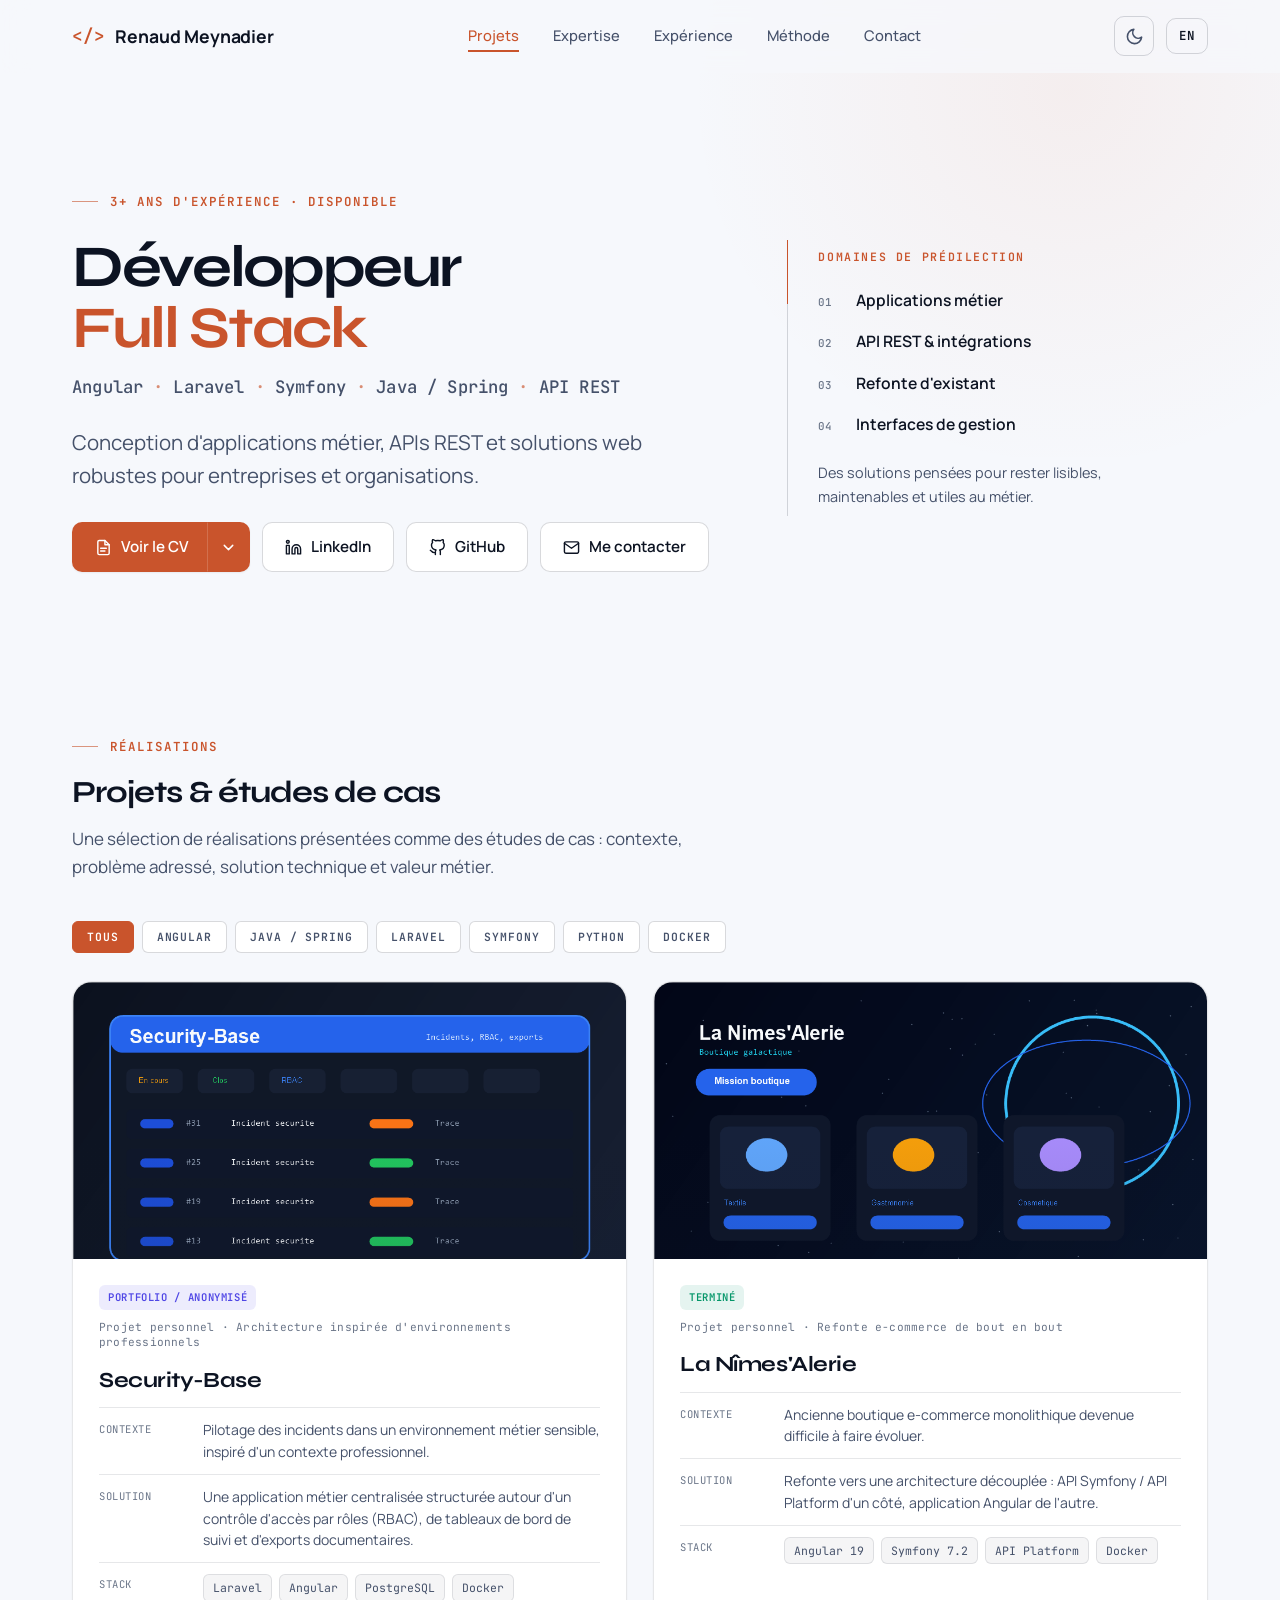
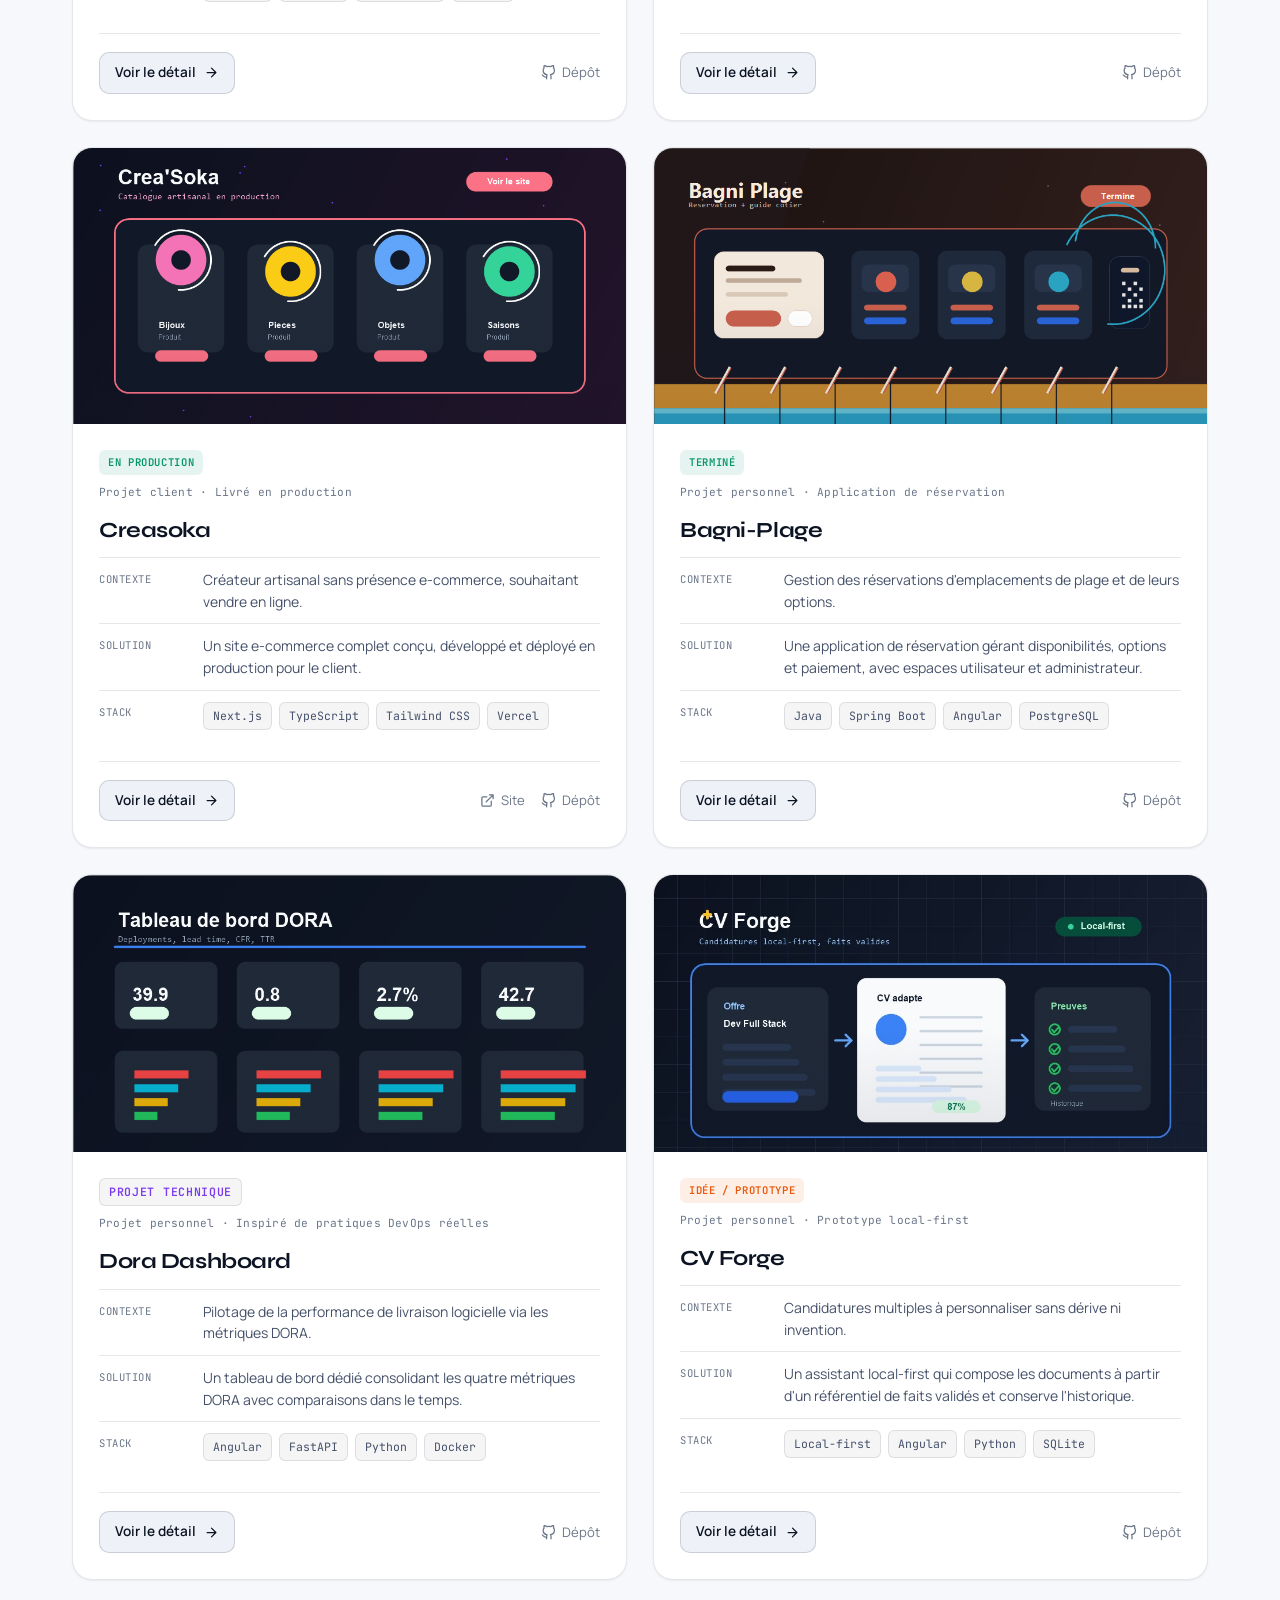
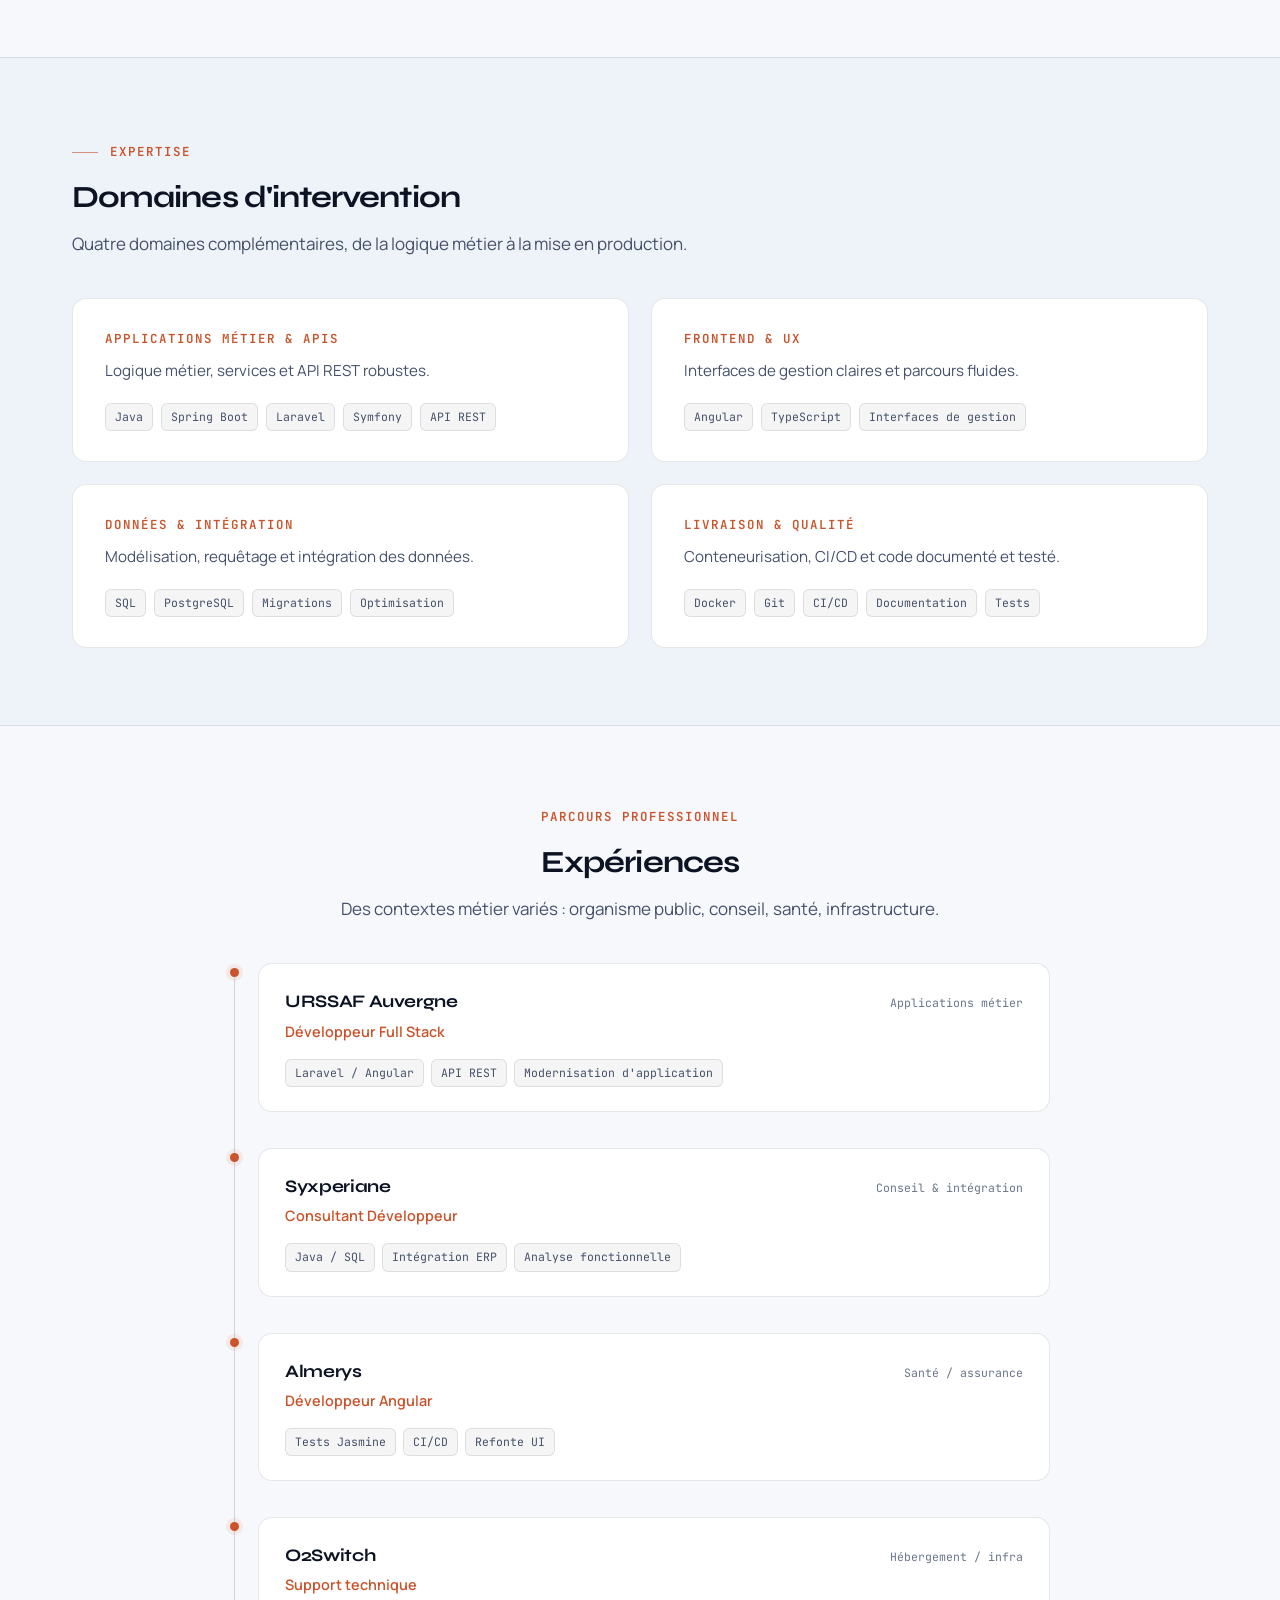
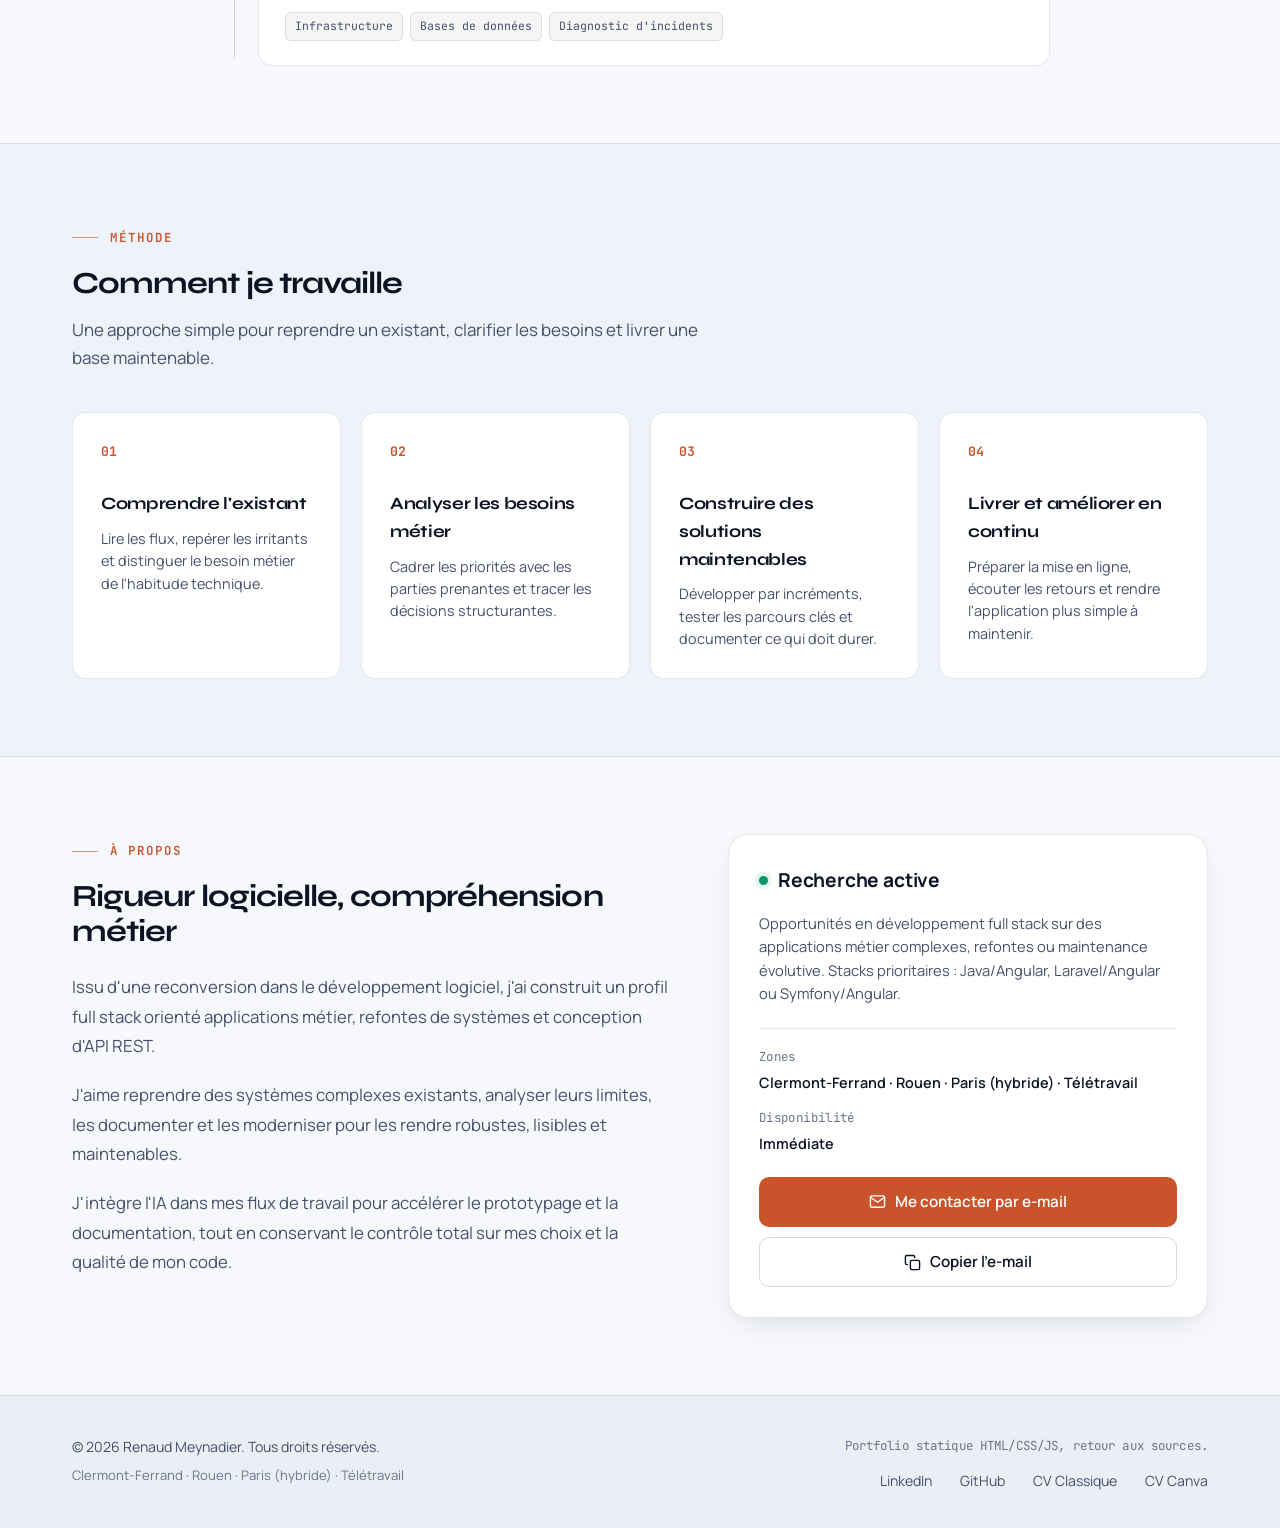
==== index.html @ 0c043387 "feat: add English localization, update header navigation, and refine hero section layout" ====
<!DOCTYPE html>
<html lang="fr">

<head>
  <meta charset="UTF-8">
  <meta name="viewport" content="width=device-width, initial-scale=1.0">
  <title>Renaud Meynadier | Développeur Full Stack Java &amp; Angular</title>
  <meta name="description"
    content="Développeur Full Stack Java & Angular. Conception d'applications métier, APIs REST et solutions web robustes pour entreprises et organisations.">
  <meta name="author" content="Renaud Meynadier">

  <!-- Open Graph -->
  <meta property="og:type" content="website">
  <meta property="og:url" content="https://www.renaudmeynadier.com/">
  <meta property="og:title" content="Renaud Meynadier | Développeur Full Stack Java & Angular">
  <meta property="og:description"
    content="Conception d'applications métier, APIs REST et solutions web robustes pour entreprises et organisations.">
  <meta property="og:image" content="https://www.renaudmeynadier.com/assets/images/og-preview.png">

  <meta name="theme-color" id="meta-theme-color" content="#090e1a">
  <script>
    (function () {
      var s, light;
      try { s = localStorage.getItem("rm-theme"); } catch (e) {}
      light = s === "light" || (!s && matchMedia("(prefers-color-scheme: light)").matches);
      if (light) document.documentElement.classList.add("light-theme");
      var m = document.getElementById("meta-theme-color");
      if (m) m.content = light ? "#f6f8fc" : "#090e1a";
    })();
  </script>
  <link rel="canonical" href="https://www.renaudmeynadier.com/">
  <link rel="alternate" hreflang="fr" href="https://www.renaudmeynadier.com/">
  <link rel="alternate" hreflang="en" href="https://www.renaudmeynadier.com/en/">
  <link rel="alternate" hreflang="x-default" href="https://www.renaudmeynadier.com/">
  <link rel="icon" type="image/png" href="assets/images/favicon.png">
  <link rel="apple-touch-icon" href="assets/images/favicon.png">
  <link rel="preconnect" href="https://fonts.googleapis.com">
  <link rel="preconnect" href="https://fonts.gstatic.com" crossorigin>
  <link
    href="https://fonts.googleapis.com/css2?family=Manrope:wght@400;500;600;700;800&family=Syne:wght@600;700;800&family=JetBrains+Mono:wght@400;500;600&display=swap"
    rel="stylesheet">
  <link rel="stylesheet" href="style.css">
  <script type="application/ld+json">
  {
    "@context": "https://schema.org",
    "@graph": [
      {
        "@type": "Person",
        "@id": "https://www.renaudmeynadier.com/#person",
        "name": "Renaud Meynadier",
        "jobTitle": "Développeur Full Stack",
        "email": "meynadier.renaud@gmail.com",
        "url": "https://www.renaudmeynadier.com/",
        "sameAs": [
          "https://www.linkedin.com/in/renaud-m-063",
          "https://github.com/Ninewashburn"
        ],
        "knowsAbout": ["Java", "Spring Boot", "Angular", "Laravel", "Symfony", "API REST", "PostgreSQL", "Docker"],
        "address": {
          "@type": "PostalAddress",
          "addressLocality": "Clermont-Ferrand",
          "addressCountry": "FR"
        }
      },
      {
        "@type": "WebSite",
        "@id": "https://www.renaudmeynadier.com/#website",
        "url": "https://www.renaudmeynadier.com/",
        "name": "Renaud Meynadier | Développeur Full Stack Java & Angular",
        "author": { "@id": "https://www.renaudmeynadier.com/#person" },
        "inLanguage": "fr-FR"
      }
    ]
  }
  </script>
</head>

<body>

  <a class="skip-link" href="#main-content">Passer au contenu</a>

  <!-- ===================== HEADER ===================== -->
  <header class="header" id="header">
    <div class="header-inner">
      <a class="logo" href="#top" aria-label="Renaud Meynadier, accueil">
        <span class="br">&lt;/&gt;</span>
        <span>Renaud Meynadier</span>
      </a>
      <nav class="nav" id="nav">
        <a href="#projets" data-spy="projets">Projets</a>
        <a href="#expertise" data-spy="expertise">Expertise</a>
        <a href="#experience" data-spy="experience">Expérience</a>
        <a href="#methode" data-spy="methode">Méthode</a>
        <a href="#contact" data-spy="contact">Contact</a>
      </nav>
      <div class="header-actions">
        <button class="nav-toggle" id="nav-toggle" aria-label="Ouvrir le menu" aria-expanded="false">
          <span></span><span></span><span></span>
        </button>
        <button class="icon-btn" id="theme-toggle" aria-label="Changer de thème"></button>
        <a class="lang-switch btn btn-outline btn-sm" href="/en/" hreflang="en" lang="en">EN</a>
      </div>
    </div>
  </header>

  <main id="main-content">
    <!-- ===================== HERO ===================== -->
    <section class="hero" id="top">
      <div class="container">
        <div class="hero-inner">
          <div class="hero-main reveal">
            <span class="eyebrow">3+ ans d'expérience · Disponible</span>
            <h1>Développeur <span class="accent">Full&nbsp;Stack</span></h1>
            <div class="hero-stack">
              <span>Angular</span><span class="sep">·</span>
              <span>Laravel</span><span class="sep">·</span>
              <span>Symfony</span><span class="sep">·</span>
              <span>Java / Spring</span><span class="sep">·</span>
              <span>API REST</span>
            </div>
            <p class="hero-sub">Conception d'applications métier, APIs REST et solutions web robustes pour entreprises
              et organisations.</p>
            <div class="hero-actions">
              <div class="cv-action" id="cv-action">
                <a class="btn btn-primary" href="assets/cv/renaud-meynadier-cv-classique.pdf" target="_blank"
                  rel="noopener" id="cv-view"></a>
                <button class="btn btn-primary cv-toggle" id="cv-toggle" aria-label="Options du CV"
                  aria-expanded="false"></button>
                <div class="cv-menu" role="menu" id="cv-menu"></div>
              </div>
              <a class="btn btn-secondary" href="https://www.linkedin.com/in/renaud-m-063" target="_blank"
                rel="noopener" data-icon="linkedin">LinkedIn</a>
              <a class="btn btn-secondary" href="https://github.com/Ninewashburn" target="_blank" rel="noopener"
                data-icon="github">GitHub</a>
              <a class="btn btn-secondary" href="#contact" data-icon="mail">Me contacter</a>
            </div>
          </div>
          <aside class="hero-focus reveal" aria-label="Domaines de prédilection">
            <span class="hero-focus-label">Domaines de prédilection</span>
            <ul>
              <li><span>01</span>Applications métier</li>
              <li><span>02</span>API REST &amp; intégrations</li>
              <li><span>03</span>Refonte d'existant</li>
              <li><span>04</span>Interfaces de gestion</li>
            </ul>
            <p>Des solutions pensées pour rester lisibles, maintenables et utiles au métier.</p>
          </aside>
        </div>
      </div>
    </section>

    <!-- ===================== PROJETS ===================== -->
    <section class="section" id="projets">
      <div class="container">
        <div class="section-head">
          <span class="eyebrow">Réalisations</span>
          <h2>Projets &amp; études de cas</h2>
          <p>Une sélection de réalisations présentées comme des études de cas : contexte, problème adressé, solution
            technique et valeur métier.</p>
        </div>
        <div class="projects-grid" id="projects-grid"></div>
      </div>
    </section>

    <!-- ===================== EXPERTISE ===================== -->
    <section class="section section--band" id="expertise">
      <div class="container">
        <div class="section-head">
          <span class="eyebrow">Expertise</span>
          <h2>Domaines d'intervention</h2>
          <p>Quatre domaines complémentaires, de la logique métier à la mise en production.</p>
        </div>
        <div class="expertise-grid" id="expertise-grid"></div>
      </div>
    </section>

    <!-- ===================== EXPÉRIENCE ===================== -->
    <section class="section" id="experience">
      <div class="container">
        <div class="section-head center">
          <span class="eyebrow center">Parcours professionnel</span>
          <h2>Expériences</h2>
          <p>Des contextes métier variés : organisme public, conseil, santé, infrastructure.</p>
        </div>
        <div class="timeline" id="timeline"></div>
      </div>
    </section>

    <!-- ===================== MÉTHODE ===================== -->
    <section class="section section--band" id="methode">
      <div class="container">
        <div class="section-head">
          <span class="eyebrow">Méthode</span>
          <h2>Comment je travaille</h2>
          <p>Une approche simple pour reprendre un existant, clarifier les besoins et livrer une base maintenable.</p>
        </div>
        <div class="method-grid" id="method-grid"></div>
      </div>
    </section>

    <!-- ===================== À PROPOS / CONTACT ===================== -->
    <section class="section" id="contact">
      <div class="container">
        <div class="about-grid">
          <div class="about-text reveal">
            <span class="eyebrow">À propos</span>
            <h2 class="about-title">Rigueur logicielle, compréhension métier</h2>
            <p>Issu d'une reconversion dans le développement logiciel, j'ai construit un profil full stack orienté
              applications métier, refontes de systèmes et conception d'API REST.</p>
            <p>J'aime reprendre des systèmes complexes existants, analyser leurs limites, les documenter et les
              moderniser pour les rendre robustes, lisibles et maintenables.</p>
            <p>J'intègre l'IA dans mes flux de travail pour accélérer le prototypage et la documentation, tout en
              conservant le contrôle total sur mes choix et la qualité de mon code.</p>
          </div>
          <div class="avail reveal">
            <div class="avail-title">Recherche active</div>
            <p>Opportunités en développement full stack sur des applications métier complexes, refontes ou maintenance
              évolutive. Stacks prioritaires : Java/Angular, Laravel/Angular ou Symfony/Angular.</p>
            <div class="avail-meta">
              <div class="avail-item"><span class="k">Zones</span><span class="v">Clermont-Ferrand · Rouen · Paris
                  (hybride) · Télétravail</span></div>
              <div class="avail-item"><span class="k">Disponibilité</span><span class="v">Immédiate</span></div>
            </div>
            <div class="avail-actions">
              <a class="btn btn-primary btn-block" href="mailto:meynadier.renaud@gmail.com" data-icon="mail">Me
                contacter par e-mail</a>
              <button class="btn btn-outline btn-block" id="copy-email" data-icon="copy">Copier l'e-mail</button>
            </div>
          </div>
        </div>

      </div>
    </section>
  </main>

  <!-- ===================== FOOTER ===================== -->
  <footer class="footer">
    <div class="container">
      <div class="footer-row">
        <div class="footer-left">
          <p class="footer-copy">© 2026 Renaud Meynadier. Tous droits réservés.</p>
          <p class="footer-loc">Clermont-Ferrand · Rouen · Paris (hybride) · Télétravail</p>
        </div>
        <div class="footer-right">
          <p class="footer-meta">Portfolio statique HTML/CSS/JS, retour aux sources.</p>
          <nav class="footer-nav">
            <a href="https://www.linkedin.com/in/renaud-m-063" target="_blank" rel="noopener">LinkedIn</a>
            <a href="https://github.com/Ninewashburn" target="_blank" rel="noopener">GitHub</a>
            <a href="assets/cv/renaud-meynadier-cv-classique.pdf" target="_blank" rel="noopener">CV Classique</a>
            <a href="assets/cv/renaud-meynadier-cv-canva.pdf" target="_blank" rel="noopener">CV Canva</a>
          </nav>
        </div>
      </div>
    </div>
  </footer>

  <button class="back-to-top" id="back-to-top" aria-label="Retour en haut" tabindex="-1"></button>

  <!-- Modal étude de cas (rempli par JS) -->
  <div class="modal-overlay" id="modal-overlay" aria-hidden="true"></div>

  <script type="module" src="script.js"></script>
</body>

</html>
---- style.css ----
/* ==========================================================================
   Renaud Meynadier — Portfolio (version statique de production)
   style.css — fichier unique, autonome : design tokens + mise en page.
   Aucune dépendance : HTML / CSS / JS pur.
   ========================================================================== */

/* ---- Tokens : couleurs, type, espacements (thème sombre par défaut) ----- */
:root {
    /* Ink — navy désaturé profond */
    --ink-950: #060a12; --ink-900: #090e1a; --ink-850: #0d1424;
    --ink-800: #111a2e; --ink-750: #17223a; --ink-700: #1d2942; --ink-600: #283651;

    /* Bleu de marque */
    --blue-300: #93bbfd; --blue-400: #5b9dfb; --blue-500: #3b82f6;
    --blue-600: #2563eb; --blue-700: #1d4ed8;
    --blue-tint: rgba(59, 130, 246, 0.10);

    /* Statuts projets (sobres) */
    --status-prod-fg: #34d399;      --status-prod-bg: rgba(16, 185, 129, 0.13);
    --status-portfolio-fg: #818cf8; --status-portfolio-bg: rgba(99, 102, 241, 0.14);
    --status-tech-fg: #a78bfa;      --status-tech-bg: rgba(139, 92, 246, 0.14);
    --status-concept-fg: #fb923c;   --status-concept-bg: rgba(249, 115, 22, 0.14);

    /* Familles de polices */
    --font-sans: 'Manrope', system-ui, -apple-system, "Segoe UI", Roboto, sans-serif;
    --font-mono: 'JetBrains Mono', ui-monospace, SFMono-Regular, Menlo, monospace;
    --font-heading: 'Syne', 'Manrope', sans-serif;

    /* Rayons */
    --radius-xs: 6px; --radius-sm: 10px; --radius-md: 14px; --radius-lg: 20px; --radius-full: 9999px;

    /* Élévation (calme, sans glow bleu) */
    --shadow-sm: 0 1px 2px rgba(2, 6, 16, 0.40);
    --shadow-md: 0 8px 24px -8px rgba(2, 6, 16, 0.55);
    --shadow-lg: 0 24px 60px -20px rgba(2, 6, 16, 0.70);
    --shadow-ring: inset 0 1px 0 rgba(255, 255, 255, 0.04);

    --container: 1200px;
    --transition: 200ms cubic-bezier(0.4, 0, 0.2, 1);

    /* Accent — orange brûlé (direction finalisée) */
    --bg-page: var(--ink-900); --bg-band: var(--ink-850); --bg-surface: var(--ink-800);
    --bg-surface-hover: var(--ink-750); --bg-inset: var(--ink-700); --bg-footer: var(--ink-950);
    --fg-1: #f5f8fc; --fg-2: #aab4c5; --fg-3: #6b7689;
    --accent: #e0683c; --accent-hover: #c9542c; --accent-fg: #ffffff;
    --accent-soft: rgba(224, 104, 60, 0.12); --on-accent-quiet: rgba(255, 255, 255, 0.16);
    --line: rgba(148, 163, 184, 0.12); --line-strong: rgba(148, 163, 184, 0.20);
}

/* ---- Thème clair -------------------------------------------------------- */
html.light-theme {
    --bg-page: #f6f8fc; --bg-band: #eef2f9; --bg-surface: #ffffff;
    --bg-surface-hover: #f1f5fb; --bg-inset: #eef2f8; --bg-footer: #eaeef5;
    --fg-1: #0c1322; --fg-2: #45516a; --fg-3: #6b7689;
    --accent: #c9542c; --accent-hover: #a8431f; --accent-soft: rgba(224, 104, 60, 0.10);
    --line: rgba(15, 23, 42, 0.10); --line-strong: rgba(15, 23, 42, 0.16);
    --shadow-sm: 0 1px 2px rgba(15, 23, 42, 0.06);
    --shadow-md: 0 10px 30px -12px rgba(15, 23, 42, 0.18);
    --shadow-lg: 0 28px 60px -24px rgba(15, 23, 42, 0.22);
    --shadow-ring: inset 0 1px 0 rgba(255, 255, 255, 0.9);
    --status-prod-fg: #059669;      --status-prod-bg: rgba(5, 150, 105, 0.10);
    --status-portfolio-fg: #4f46e5; --status-portfolio-bg: rgba(79, 70, 229, 0.10);
    --status-tech-fg: #7c3aed;      --status-tech-bg: rgba(124, 58, 237, 0.10);
    --status-concept-fg: #ea580c;   --status-concept-bg: rgba(234, 88, 12, 0.10);
}

/* ---- Base --------------------------------------------------------------- */
* { box-sizing: border-box; margin: 0; padding: 0; }
html { scroll-behavior: smooth; font-size: 16px; }
body {
    background: var(--bg-page); color: var(--fg-1); font-family: var(--font-sans);
    line-height: 1.6; -webkit-font-smoothing: antialiased; -moz-osx-font-smoothing: grayscale;
    overflow-x: hidden; transition: background-color 0.3s ease, color 0.3s ease;
}
a { color: inherit; text-decoration: none; }
button { font: inherit; cursor: pointer; }
ul { list-style: none; }
img { display: block; max-width: 100%; }
::selection { background: var(--accent); color: #fff; }
a:focus-visible, button:focus-visible { outline: 2px solid var(--accent); outline-offset: 3px; border-radius: 4px; }

/* ---- Skip to content ---------------------------------------------------- */
.skip-link { position: absolute; left: -9999px; top: auto; width: 1px; height: 1px; overflow: hidden; }
.skip-link:focus {
    position: fixed; left: 16px; top: 16px; z-index: 9999;
    width: auto; height: auto; overflow: visible;
    padding: 10px 20px; font-size: 0.9rem; font-weight: 600;
    background: var(--accent); color: var(--accent-fg);
    border-radius: var(--radius-sm); outline: none; box-shadow: var(--shadow-md);
}

.container { width: 100%; max-width: var(--container); margin: 0 auto; padding: 0 32px; }

/* ---- Eyebrow ------------------------------------------------------------ */
.eyebrow {
    font-family: var(--font-mono); font-weight: 600; font-size: 0.78rem;
    letter-spacing: 0.16em; text-transform: uppercase; color: var(--accent);
    display: inline-flex; align-items: center; gap: 12px;
}
.eyebrow::before { content: ""; width: 26px; height: 1px; background: var(--accent); opacity: 0.6; }
.eyebrow.center::before { display: none; }
.eyebrow--bare::before { display: none; }

/* ---- Sections ----------------------------------------------------------- */
section { position: relative; }
.section { padding: clamp(44px, 6vw, 80px) 0; }
.section--band { background: var(--bg-band); border-block: 1px solid var(--line); }
.section-head { max-width: 640px; margin-bottom: 40px; }
.section-head.center { margin-inline: auto; text-align: center; }
.section-head .eyebrow { margin-bottom: 18px; }
.section-head h2 {
    font-family: var(--font-heading); font-weight: 800; font-size: clamp(1.7rem, 2.8vw, 2.3rem);
    line-height: 1.12; letter-spacing: -0.025em; color: var(--fg-1); margin-bottom: 16px;
}
.section-head p { font-size: 1.0625rem; line-height: 1.65; color: var(--fg-2); }

/* ---- Boutons ------------------------------------------------------------ */
.btn {
    display: inline-flex; align-items: center; justify-content: center; gap: 9px;
    font-weight: 600; font-size: 0.95rem; padding: 12px 22px;
    border-radius: var(--radius-sm); border: 1px solid transparent;
    transition: var(--transition); white-space: nowrap;
}
.btn svg { width: 17px; height: 17px; }
.btn-primary { background: var(--accent); color: var(--accent-fg); }
.btn-primary:hover { background: var(--accent-hover); transform: translateY(-2px); box-shadow: var(--shadow-md); }
.btn-secondary { background: var(--bg-surface); border-color: var(--line-strong); color: var(--fg-1); }
.btn-secondary:hover { border-color: var(--accent); background: var(--bg-surface-hover); transform: translateY(-2px); }
.btn-outline { background: transparent; border-color: var(--line-strong); color: var(--fg-1); }
.btn-outline:hover { border-color: var(--accent); color: var(--accent); }
.btn-sm { padding: 8px 15px; font-size: 0.85rem; }
.btn-block { width: 100%; }
.copied { color: var(--status-prod-fg) !important; border-color: var(--status-prod-fg) !important; }

/* ---- Header ------------------------------------------------------------- */
.header {
    position: fixed; inset: 0 0 auto 0; z-index: 100;
    background: color-mix(in srgb, var(--bg-page) 78%, transparent);
    backdrop-filter: blur(14px); -webkit-backdrop-filter: blur(14px);
    border-bottom: 1px solid transparent; transition: border-color 0.3s ease, background 0.3s ease;
}
.header.scrolled { border-bottom-color: var(--line); }
.header-inner {
    max-width: var(--container); margin: 0 auto; padding: 16px 32px;
    display: flex; align-items: center; justify-content: space-between; gap: 24px;
}
.logo { display: inline-flex; align-items: center; gap: 11px; font-weight: 700; font-size: 1.1rem; color: var(--fg-1); letter-spacing: -0.01em; white-space: nowrap; }
.logo .br { font-family: var(--font-mono); color: var(--accent); font-weight: 600; }
.nav { display: flex; gap: 6px; }
.nav a { font-size: 0.92rem; font-weight: 500; color: var(--fg-2); padding: 8px 14px; border-radius: var(--radius-xs); transition: color var(--transition); position: relative; }
.nav a::after { content: ""; position: absolute; left: 14px; right: 14px; bottom: 4px; height: 1.5px; background: var(--accent); transform: scaleX(0); transform-origin: left; transition: transform 0.25s ease; }
.nav a:hover { color: var(--fg-1); }
.nav a:hover::after { transform: scaleX(1); }
.nav a.active { color: var(--accent); }
.nav a.active::after { transform: scaleX(1); }
.header-actions { display: flex; align-items: center; gap: 12px; }
.icon-btn {
    display: inline-flex; align-items: center; justify-content: center;
    width: 40px; height: 40px; border-radius: var(--radius-sm);
    background: transparent; border: 1px solid var(--line-strong); color: var(--fg-2); transition: var(--transition);
}
.icon-btn:hover { color: var(--accent); border-color: var(--accent); background: var(--accent-soft); }
.icon-btn svg { width: 19px; height: 19px; }
.lang-switch { font-family: var(--font-mono); font-size: 0.78rem; letter-spacing: 0.06em; padding: 7px 12px; }

/* ---- Nav toggle (hamburger) -------------------------------------------- */
.nav-toggle {
    display: none; flex-direction: column; justify-content: center; gap: 5px;
    width: 40px; height: 40px; flex-shrink: 0;
    background: transparent; border: 1px solid var(--line-strong);
    border-radius: var(--radius-sm); padding: 11px 8px;
    cursor: pointer; transition: var(--transition);
}
.nav-toggle:hover { border-color: var(--accent); background: var(--accent-soft); }
.nav-toggle span {
    display: block; height: 1.5px; background: var(--fg-2);
    transition: transform 0.25s ease, opacity 0.25s ease, background 0.2s ease;
    transform-origin: center;
}
.nav-toggle:hover span { background: var(--accent); }
.nav-toggle.open span:nth-child(1) { transform: translateY(6.5px) rotate(45deg); }
.nav-toggle.open span:nth-child(2) { opacity: 0; transform: scaleX(0); }
.nav-toggle.open span:nth-child(3) { transform: translateY(-6.5px) rotate(-45deg); }

/* ---- Hero --------------------------------------------------------------- */
.hero { padding-top: 184px; padding-bottom: 80px; position: relative; }
.hero::before {
    content: ""; position: absolute; top: -10%; right: 0; width: 55%; height: 80%;
    background: radial-gradient(circle at 70% 30%, var(--accent-soft) 0%, transparent 62%);
    pointer-events: none; opacity: 0.7; z-index: 0;
}
.hero-inner {
    position: relative; z-index: 1;
    display: grid; grid-template-columns: minmax(0, 1.3fr) minmax(0, 0.85fr);
    align-items: center; gap: clamp(48px, 6vw, 72px);
}
.hero-main { min-width: 0; }
.hero .eyebrow { margin-bottom: 26px; }
.hero h1 {
    font-family: var(--font-heading); font-weight: 800; font-size: clamp(2.6rem, 5.4vw, 4.3rem);
    line-height: 1.03; letter-spacing: -0.035em; color: var(--fg-1); margin-bottom: 14px; text-wrap: balance;
}
.hero h1 .accent { color: var(--accent); }
.hero-stack {
    display: flex; flex-wrap: wrap; align-items: center; gap: 10px;
    font-family: var(--font-mono); font-weight: 500; font-size: clamp(0.92rem, 1.4vw, 1.08rem);
    color: var(--fg-2); margin-bottom: 26px; letter-spacing: 0.01em;
}
.hero-stack .sep { color: var(--accent); opacity: 0.65; }
.hero-sub { font-size: clamp(1.0625rem, 1.6vw, 1.28rem); line-height: 1.6; color: var(--fg-2); max-width: 640px; margin-bottom: 30px; }
.hero-actions { display: flex; flex-wrap: wrap; gap: 12px; align-items: center; }
.hero-focus {
    position: relative; padding: 8px 0 8px 30px;
    border-left: 1px solid var(--line-strong);
}
.hero-focus::before {
    content: ""; position: absolute; left: -1px; top: 0;
    width: 1px; height: 64px; background: var(--accent);
}
.hero-focus-label {
    display: block; margin-bottom: 22px;
    font-family: var(--font-mono); font-size: 0.72rem; font-weight: 600;
    letter-spacing: 0.14em; text-transform: uppercase; color: var(--accent);
}
.hero-focus ul { display: grid; gap: 16px; }
.hero-focus li {
    display: grid; grid-template-columns: 28px minmax(0, 1fr); gap: 10px;
    align-items: baseline; color: var(--fg-1); font-size: 0.98rem; font-weight: 600;
}
.hero-focus li span {
    font-family: var(--font-mono); font-size: 0.68rem; font-weight: 500;
    color: var(--fg-3);
}
.hero-focus p {
    margin-top: 24px; max-width: 330px;
    color: var(--fg-2); font-size: 0.9rem; line-height: 1.65;
}

/* ---- CV split-button ---------------------------------------------------- */
.cv-action { position: relative; display: inline-flex; align-items: stretch; border-radius: var(--radius-sm); box-shadow: var(--shadow-sm); }
.cv-action:hover { box-shadow: var(--shadow-md); }
.cv-action .btn-primary { transform: none !important; box-shadow: none; }
.cv-action > .btn-primary:first-child { border-radius: var(--radius-sm) 0 0 var(--radius-sm); padding-right: 18px; }
.cv-toggle { border-radius: 0 var(--radius-sm) var(--radius-sm) 0; padding: 12px 12px; border-left: 1px solid var(--on-accent-quiet); margin-left: -1px; align-self: stretch; display: inline-flex; align-items: center; }
.cv-toggle svg { transition: transform 0.2s ease; }
.cv-action.open .cv-toggle svg { transform: rotate(180deg); }
.cv-menu {
    position: absolute; top: calc(100% + 10px); left: 0; min-width: 280px; z-index: 30;
    background: var(--bg-surface); border: 1px solid var(--line-strong); border-radius: var(--radius-md);
    box-shadow: var(--shadow-lg); padding: 8px; opacity: 0; visibility: hidden; transform: translateY(-6px); transition: var(--transition);
}
.cv-action.open .cv-menu { opacity: 1; visibility: visible; transform: translateY(0); }
.cv-menu-row { padding: 8px; border-radius: var(--radius-sm); }
.cv-menu-row + .cv-menu-row { margin-top: 2px; border-top: 1px solid var(--line); }
.cv-menu-label { display: block; font-weight: 600; font-size: 0.9rem; color: var(--fg-1); margin-bottom: 8px; }
.cv-menu-actions { display: flex; gap: 8px; }
.cv-menu-actions a {
    display: inline-flex; align-items: center; gap: 6px; flex: 1; justify-content: center;
    font-size: 0.82rem; font-weight: 500; color: var(--fg-2);
    padding: 8px 10px; border-radius: var(--radius-xs); border: 1px solid var(--line); background: var(--bg-inset); transition: var(--transition);
}
.cv-menu-actions a:hover { color: var(--accent); border-color: var(--accent); background: var(--accent-soft); }
.cv-menu-actions a svg { flex: none; width: 15px; height: 15px; }

/* ---- Projets ------------------------------------------------------------ */
.projects-grid { display: grid; grid-template-columns: repeat(2, 1fr); gap: 26px; }
.pcard {
    display: flex; flex-direction: column; background: var(--bg-surface);
    border: 1px solid var(--line); border-radius: var(--radius-lg); overflow: hidden;
    box-shadow: var(--shadow-sm), var(--shadow-ring); transition: var(--transition);
}
.pcard:hover { transform: translateY(-4px); border-color: var(--line-strong); box-shadow: var(--shadow-lg), var(--shadow-ring); }
.pcard-thumb { aspect-ratio: 16 / 8; background-size: cover; background-position: center top; border-bottom: 1px solid var(--line); position: relative; }
.pcard-thumb::after { content: ""; position: absolute; inset: 0; background: linear-gradient(180deg, rgba(9,14,26,0) 50%, rgba(9,14,26,0.45) 100%); }
.light-theme .pcard-thumb::after { background: linear-gradient(180deg, rgba(15,23,42,0) 55%, rgba(15,23,42,0.10) 100%); }
.pcard-body { padding: 26px; display: flex; flex-direction: column; flex: 1; }
.pcard-meta { display: flex; align-items: center; gap: 10px; margin-bottom: 10px; }
.pcard-tagline { font-family: var(--font-mono); font-size: 0.7rem; letter-spacing: 0.02em; color: var(--fg-3); margin-bottom: 12px; line-height: 1.4; }
.status { display: inline-flex; font-family: var(--font-mono); font-weight: 600; font-size: 0.66rem; letter-spacing: 0.06em; text-transform: uppercase; padding: 4px 9px; border-radius: var(--radius-xs); }
.status.prod { background: var(--status-prod-bg); color: var(--status-prod-fg); }
.status.portfolio { background: var(--status-portfolio-bg); color: var(--status-portfolio-fg); }
.status.tech { background: var(--status-tech-bg); color: var(--status-tech-fg); }
.status.concept { background: var(--status-concept-bg); color: var(--status-concept-fg); }
.status.done { background: var(--status-prod-bg); color: var(--status-prod-fg); }
.pcard h3 { font-family: var(--font-heading); font-size: 1.35rem; font-weight: 700; letter-spacing: -0.015em; margin-bottom: 10px; }
.pcard-fields { display: grid; gap: 0; margin-bottom: 20px; }
.pfield { display: grid; grid-template-columns: 92px 1fr; gap: 12px; padding: 11px 0; border-top: 1px solid var(--line); }
.pfield .k { font-family: var(--font-mono); font-size: 0.66rem; letter-spacing: 0.05em; text-transform: uppercase; color: var(--fg-3); padding-top: 2px; }
.pfield .v { font-size: 0.875rem; color: var(--fg-2); line-height: 1.55; }
.pstack { display: flex; flex-wrap: wrap; gap: 7px; }
.tech { font-family: var(--font-mono); font-size: 0.72rem; color: var(--fg-2); white-space: nowrap; background: rgba(148,163,184,0.06); border: 1px solid var(--line); border-radius: var(--radius-xs); padding: 4px 9px; }
.light-theme .tech { background: rgba(15,23,42,0.04); }
.pcard-foot { margin-top: auto; padding-top: 18px; border-top: 1px solid var(--line); display: flex; align-items: center; justify-content: space-between; gap: 14px; flex-wrap: wrap; }
.case-link { display: inline-flex; align-items: center; gap: 8px; font-weight: 600; font-size: 0.85rem; color: var(--fg-1); background: var(--bg-inset); border: 1px solid var(--line-strong); padding: 9px 15px; border-radius: var(--radius-sm); transition: var(--transition); }
.case-link:hover { color: var(--accent); border-color: var(--accent); background: var(--accent-soft); }
.case-link svg { width: 15px; height: 15px; transition: transform 0.2s ease; }
.case-link:hover svg { transform: translateX(3px); }
.pcard-links { display: flex; align-items: center; gap: 16px; }
.repo-link { display: inline-flex; align-items: center; gap: 6px; font-size: 0.82rem; color: var(--fg-3); transition: color var(--transition); }
.repo-link:hover { color: var(--accent); }
.repo-link svg { width: 15px; height: 15px; }

/* ---- Filtres projets ----------------------------------------------------- */
.filter-bar { display: flex; flex-wrap: wrap; gap: 8px; margin-bottom: 28px; }
.filter-btn {
    font-family: var(--font-mono); font-size: 0.71rem; font-weight: 600;
    letter-spacing: 0.08em; text-transform: uppercase; padding: 6px 14px;
    border-radius: var(--radius-xs); background: var(--bg-surface);
    border: 1px solid var(--line-strong); color: var(--fg-2);
    cursor: pointer; transition: var(--transition);
}
.filter-btn:hover { border-color: var(--accent); color: var(--accent); background: var(--accent-soft); }
.filter-btn[aria-pressed="true"] { background: var(--accent); border-color: var(--accent); color: var(--accent-fg); }
.pcard.filter-hidden { display: none; }
.filter-empty { grid-column: 1 / -1; padding: 48px 0; text-align: center; font-size: 0.95rem; color: var(--fg-3); }

/* ---- Modal étude de cas ------------------------------------------------- */
.modal-overlay {
    position: fixed; inset: 0; z-index: 200; background: rgba(4,8,16,0.72);
    backdrop-filter: blur(4px); display: flex; align-items: flex-start; justify-content: center;
    padding: 48px 24px; overflow-y: auto; opacity: 0; visibility: hidden; transition: opacity 0.25s ease, visibility 0.25s ease;
}
.modal-overlay.open { opacity: 1; visibility: visible; }
.modal {
    width: 100%; max-width: 720px; background: var(--bg-surface); border: 1px solid var(--line-strong);
    border-radius: var(--radius-lg); box-shadow: var(--shadow-lg); overflow: hidden; margin: auto;
    transform: translateY(14px) scale(0.99); transition: transform 0.28s cubic-bezier(0.16,1,0.3,1);
}
.modal-overlay.open .modal { transform: translateY(0) scale(1); }
.modal-hero { aspect-ratio: 16 / 7; background-size: cover; background-position: center top; border-bottom: 1px solid var(--line); position: relative; }
.modal-hero::after { content: ""; position: absolute; inset: 0; background: linear-gradient(180deg, rgba(9,14,26,0.1), rgba(9,14,26,0.55)); }
.modal-close { position: absolute; top: 16px; right: 16px; z-index: 2; width: 38px; height: 38px; display: inline-flex; align-items: center; justify-content: center; border-radius: var(--radius-sm); background: rgba(9,14,26,0.6); border: 1px solid var(--line-strong); color: #fff; backdrop-filter: blur(6px); }
.modal-close:hover { background: rgba(9,14,26,0.85); }
.modal-close svg { width: 18px; height: 18px; }
.modal-body { padding: 32px; }
.modal-body .status { margin-bottom: 14px; }
.modal-body h3 { font-family: var(--font-heading); font-size: 1.7rem; font-weight: 800; letter-spacing: -0.02em; margin-bottom: 8px; }
.modal-tagline { font-family: var(--font-mono); font-size: 0.74rem; letter-spacing: 0.02em; color: var(--fg-3); margin-bottom: 24px; }
.cs-row { display: grid; grid-template-columns: 150px 1fr; gap: 20px; padding: 18px 0; border-top: 1px solid var(--line); }
.cs-row:first-of-type { border-top: none; padding-top: 0; }
.cs-row .label .eyebrow { font-size: 0.7rem; letter-spacing: 0.12em; }
.cs-row .content { font-size: 0.95rem; line-height: 1.65; color: var(--fg-2); }
.cs-row .content ul { display: grid; gap: 8px; }
.cs-row .content li { position: relative; padding-left: 18px; }
.cs-row .content li::before { content: ""; position: absolute; left: 0; top: 0.62em; width: 6px; height: 6px; border-radius: 50%; background: var(--accent); }
.modal-foot { padding: 0 32px 32px; display: flex; gap: 12px; flex-wrap: wrap; }

/* ---- Expertise ---------------------------------------------------------- */
.expertise-grid { display: grid; grid-template-columns: repeat(2, 1fr); gap: 22px; }
.exp-col { background: var(--bg-surface); border: 1px solid var(--line); border-radius: var(--radius-md); padding: 30px 32px; box-shadow: var(--shadow-ring); transition: var(--transition); display: flex; flex-direction: column; }
.exp-col:hover { border-color: var(--line-strong); transform: translateY(-3px); box-shadow: var(--shadow-md), var(--shadow-ring); }
.exp-col .eyebrow { margin-bottom: 10px; }
.exp-col .col-desc { font-size: 0.95rem; color: var(--fg-2); line-height: 1.55; margin-bottom: 20px; }
.exp-tags { display: flex; flex-wrap: wrap; gap: 8px; margin-top: auto; }

/* ---- Timeline expériences ----------------------------------------------- */
.timeline { position: relative; max-width: 820px; margin: 0 auto; padding-left: 28px; }
.timeline::before { content: ""; position: absolute; left: 4px; top: 8px; bottom: 8px; width: 1px; background: var(--line-strong); }
.tnode { position: relative; padding-bottom: 36px; }
.tnode:last-child { padding-bottom: 0; }
.tnode::before { content: ""; position: absolute; left: -28px; top: 5px; width: 9px; height: 9px; border-radius: 50%; background: var(--accent); box-shadow: 0 0 0 4px var(--accent-soft); }
.tnode-card { background: var(--bg-surface); border: 1px solid var(--line); border-radius: var(--radius-md); padding: 24px 26px; box-shadow: var(--shadow-ring); transition: var(--transition); }
.tnode-card:hover { border-color: var(--line-strong); }
.tnode-head { display: flex; justify-content: space-between; align-items: baseline; gap: 16px; flex-wrap: wrap; }
.tnode-co { font-family: var(--font-heading); font-size: 1.1rem; font-weight: 700; letter-spacing: -0.01em; }
.tnode-role { color: var(--accent); font-weight: 600; font-size: 0.9rem; margin-top: 3px; }
.tnode-meta { font-family: var(--font-mono); font-size: 0.72rem; color: var(--fg-3); white-space: nowrap; }
.tnode-points { display: flex; flex-wrap: wrap; gap: 7px; margin-top: 16px; }

/* ---- Méthode ------------------------------------------------------------ */
.method-grid { display: grid; grid-template-columns: repeat(4, 1fr); gap: 20px; }
.mstep { background: var(--bg-surface); border: 1px solid var(--line); border-radius: var(--radius-md); padding: 28px; box-shadow: var(--shadow-ring); transition: var(--transition); }
.mstep:hover { border-color: var(--line-strong); transform: translateY(-3px); box-shadow: var(--shadow-md), var(--shadow-ring); }
.mstep .idx { font-family: var(--font-mono); font-size: 0.82rem; font-weight: 700; color: var(--accent); display: block; margin-bottom: 28px; }
.mstep h3 { font-family: var(--font-heading); font-size: 1.08rem; font-weight: 700; letter-spacing: -0.01em; margin-bottom: 10px; }
.mstep p { font-size: 0.9rem; color: var(--fg-2); line-height: 1.55; }

/* ---- À propos + disponibilité ------------------------------------------- */
.about-grid { display: grid; grid-template-columns: 1.25fr 1fr; gap: 56px; align-items: start; }
.about-title { font-family: var(--font-heading); font-weight: 800; font-size: clamp(1.7rem, 2.8vw, 2.3rem); letter-spacing: -0.025em; line-height: 1.12; margin-bottom: 24px; color: var(--fg-1); }
.about-text .eyebrow { margin-bottom: 18px; }
.about-text p { font-size: 1.05rem; line-height: 1.75; color: var(--fg-2); margin-bottom: 20px; }
.about-text p:last-child { margin-bottom: 0; }
.avail { background: var(--bg-surface); border: 1px solid var(--line); border-radius: var(--radius-lg); padding: 30px; position: sticky; top: 100px; box-shadow: var(--shadow-md), var(--shadow-ring); }
.avail-title { display: flex; align-items: center; gap: 10px; font-size: 1.2rem; font-weight: 700; letter-spacing: -0.01em; margin-bottom: 16px; }
.avail-title::before { content: ""; width: 9px; height: 9px; border-radius: 50%; background: var(--status-prod-fg); box-shadow: 0 0 0 4px var(--status-prod-bg); }
.avail p { font-size: 0.92rem; color: var(--fg-2); line-height: 1.6; margin-bottom: 22px; }
.avail-meta { border-top: 1px solid var(--line); padding-top: 18px; margin-bottom: 22px; display: grid; gap: 14px; }
.avail-item { display: grid; gap: 4px; }
.avail-item .k { font-size: 0.78rem; color: var(--fg-3); font-family: var(--font-mono); letter-spacing: 0.03em; }
.avail-item .v { font-size: 0.9rem; font-weight: 600; color: var(--fg-1); }
.avail-actions { display: grid; gap: 10px; }

/* ---- Footer ------------------------------------------------------------- */
.footer { background: var(--bg-footer); border-top: 1px solid var(--line); padding: 40px 0 36px; }
.footer-row {
    display: grid; grid-template-columns: minmax(0, 1fr) minmax(360px, 0.8fr);
    justify-content: space-between; align-items: start; gap: 32px 64px;
}
.footer-left { display: flex; flex-direction: column; gap: 6px; }
.footer-copy { font-size: 0.88rem; color: var(--fg-2); }
.footer-right { display: grid; justify-items: end; gap: 14px; }
.footer-meta {
    max-width: 470px; text-align: right;
    font-family: var(--font-mono); font-size: 0.78rem; line-height: 1.55;
    color: var(--fg-3); letter-spacing: 0.01em;
}
.footer-loc { font-size: 0.82rem; color: var(--fg-3); }
.footer-nav {
    display: flex; flex-wrap: wrap;
    gap: 10px 28px; justify-content: flex-end; align-items: center;
}
.footer-nav a { font-size: 0.88rem; color: var(--fg-2); transition: var(--transition); }
.footer-nav a:hover { color: var(--accent); }

/* ---- Page 404 ----------------------------------------------------------- */
.error-page {
    min-height: 100vh; display: grid; grid-template-rows: auto 1fr auto;
    background:
        radial-gradient(circle at 75% 25%, var(--accent-soft), transparent 40%),
        radial-gradient(circle at 25% 75%, rgba(148, 163, 184, 0.03), transparent 40%),
        var(--bg-page);
    overflow: hidden;
}
.error-header {
    width: min(100% - 64px, var(--container)); margin: 0 auto;
    padding: 24px 0; display: flex; align-items: center;
    justify-content: space-between; gap: 24px;
    border-bottom: 1px solid var(--line);
}
.not-found {
    width: min(100% - 64px, var(--container)); margin: 0 auto;
    display: grid; align-items: center; padding: 64px 0;
    position: relative;
}
.not-found-panel { position: relative; max-width: 720px; padding: 32px 0; z-index: 2; }
.not-found-panel::before {
    content: ""; position: absolute;
    width: 40vw; height: 40vw; max-width: 500px; max-height: 500px;
    background: radial-gradient(circle, var(--accent) 0%, transparent 60%);
    opacity: 0.08; top: 50%; left: 10%; transform: translateY(-50%);
    filter: blur(60px); border-radius: 50%; pointer-events: none;
    animation: pulse 6s ease-in-out infinite alternate;
}
.not-found-code {
    position: absolute; z-index: 0; top: -15%; left: -20px;
    font-family: var(--font-heading); font-size: clamp(10rem, 25vw, 22rem);
    font-weight: 800; line-height: 0.8; letter-spacing: -0.08em;
    color: transparent; -webkit-text-stroke: 2px var(--line-strong);
    opacity: 0.3; user-select: none;
    animation: float 8s ease-in-out infinite;
}
@keyframes float {
    0%, 100% { transform: translateY(0); }
    50% { transform: translateY(-20px); }
}
@keyframes pulse {
    0% { transform: translateY(-50%) scale(1); opacity: 0.06; }
    100% { transform: translateY(-50%) scale(1.15); opacity: 0.12; }
}
.not-found-panel > *:not(.not-found-code):not(::before) { position: relative; z-index: 1; }
.not-found-panel .eyebrow { margin-bottom: 24px; }
.not-found-panel h1 {
    max-width: 680px; margin-bottom: 20px;
    font-family: var(--font-heading); font-size: clamp(2.6rem, 7vw, 5.2rem);
    line-height: 1.02; letter-spacing: -0.045em; color: var(--fg-1);
}
.not-found-panel p {
    max-width: 620px; margin-bottom: 36px;
    font-size: clamp(1rem, 1.7vw, 1.2rem); line-height: 1.7; color: var(--fg-2);
}
.not-found-actions { display: flex; flex-wrap: wrap; gap: 14px; }
.error-footer {
    width: min(100% - 64px, var(--container)); margin: 0 auto;
    padding: 24px 0 32px; display: flex; justify-content: space-between;
    gap: 16px 32px; border-top: 1px solid var(--line);
    color: var(--fg-3); font-size: 0.8rem;
    position: relative; z-index: 2;
}

/* ---- Retour en haut (flottant) ------------------------------------------ */
.back-to-top {
    position: fixed; right: 22px; bottom: 22px; z-index: 90;
    width: 46px; height: 46px; display: inline-flex; align-items: center; justify-content: center;
    color: var(--accent-fg); background: var(--accent); border: none; border-radius: var(--radius-full);
    box-shadow: var(--shadow-lg); cursor: pointer;
    opacity: 0; visibility: hidden; transform: translateY(12px) scale(0.9);
    transition: opacity 0.25s ease, transform 0.25s ease, visibility 0.25s ease, background 0.2s ease;
}
.back-to-top.show { opacity: 1; visibility: visible; transform: translateY(0) scale(1); }
.back-to-top:hover { background: var(--accent-hover); transform: translateY(-2px) scale(1); }
.back-to-top svg { display: block; width: 18px; height: 18px; }

/* ---- Reveal au scroll --------------------------------------------------- */
.reveal {
    opacity: 0; transform: translateY(28px) scale(0.985);
    transition: opacity 0.55s ease-out, transform 0.55s cubic-bezier(0.22, 1, 0.36, 1);
    transition-delay: var(--reveal-delay, 0ms);
}
.reveal.in { opacity: 1; transform: none; }
.projects-grid .pcard:nth-child(even),
.expertise-grid .exp-col:nth-child(even),
.method-grid .mstep:nth-child(even) { --reveal-delay: 90ms; }
.hero-focus { --reveal-delay: 120ms; }

@media (prefers-reduced-motion: reduce) {
    html { scroll-behavior: auto; }
    .reveal { opacity: 1; transform: none; }
    * { transition-duration: 0.001ms !important; animation-duration: 0.001ms !important; }
}

/* ---- Responsive --------------------------------------------------------- */
@media (max-width: 1000px) {
    .hero-inner { grid-template-columns: 1fr; gap: 42px; }
    .hero-focus {
        max-width: 720px; padding: 24px 0 0; border-left: 0; border-top: 1px solid var(--line-strong);
    }
    .hero-focus::before { left: 0; top: -1px; width: 64px; height: 1px; }
    .hero-focus ul { grid-template-columns: repeat(2, minmax(0, 1fr)); }
    .expertise-grid { grid-template-columns: repeat(2, 1fr); }
    .method-grid { grid-template-columns: repeat(2, 1fr); }
}
@media (max-width: 860px) {
    .nav-toggle { display: flex; }
    .header-actions > .btn:not(.lang-switch) { display: none; }
    .nav {
        position: absolute; top: 100%; left: 0; right: 0;
        flex-direction: column; gap: 4px; padding: 12px;
        background: color-mix(in srgb, var(--bg-page) 96%, transparent);
        backdrop-filter: blur(16px); -webkit-backdrop-filter: blur(16px);
        border-bottom: 1px solid var(--line);
        opacity: 0; visibility: hidden; transform: translateY(-4px);
        transition: opacity 0.2s ease, visibility 0.2s ease, transform 0.2s ease;
    }
    .nav.open { opacity: 1; visibility: visible; transform: none; }
    .nav a { padding: 12px 16px; border-radius: var(--radius-xs); }
    .nav a:hover { background: var(--bg-surface-hover); }
    .nav a::after { left: 16px; right: 16px; }
    .projects-grid { grid-template-columns: 1fr; }
    .about-grid { grid-template-columns: 1fr; gap: 36px; }
    .avail { position: static; }
    .footer-row { grid-template-columns: 1fr; text-align: center; }
    .footer-left { align-items: center; }
    .footer-right { justify-items: center; }
    .footer-meta { text-align: center; max-width: 100%; }
    .footer-nav { justify-content: center; }
}
@media (max-width: 560px) {
    .container { padding: 0 20px; }
    .header-inner { padding: 14px 20px; }
    .hero { padding-top: 132px; padding-bottom: 56px; }
    .hero-inner { gap: 34px; }
    .hero-focus ul { grid-template-columns: 1fr; }
    .expertise-grid, .method-grid { grid-template-columns: 1fr; }
    .hero-actions { width: 100%; gap: 10px; }
    .hero-actions .cv-action { width: 100%; }
    .hero-actions .cv-action > .btn-primary:first-child { flex: 1; }
    .hero-actions .btn-secondary { flex: 1; min-width: 0; max-width: 48%; }
    .cs-row { grid-template-columns: 1fr; gap: 8px; }
    .footer-row { gap: 24px; }
    .footer-right { width: 100%; }
    .footer-nav { width: 100%; gap: 10px 20px; }
    .error-header, .not-found, .error-footer { width: min(100% - 40px, var(--container)); }
    .error-header .btn { display: none; }
    .not-found { padding: 48px 0; }
    .not-found-code { top: -28px; left: -4px; }
    .not-found-actions { display: grid; }
    .error-footer { flex-direction: column; }
    .back-to-top { right: 16px; bottom: 16px; }
}

/* ==========================================================================
   Ajustements typographiques — Syne (titres) toujours active.
   Syne est large et lourde : on resserre le tracking et on réduit
   légèrement la taille / le poids pour garder son caractère sans déborder.
   ========================================================================== */
.hero h1 { letter-spacing: -0.04em; font-size: clamp(2.3rem, 4.6vw, 3.7rem); font-weight: 700; }
.section-head h2,
.about-title { letter-spacing: -0.03em; font-size: clamp(1.5rem, 2.4vw, 2rem); font-weight: 700; }
.modal-body h3 { letter-spacing: -0.03em; font-size: 1.5rem; font-weight: 700; }
.pcard h3,
.tnode-co,
.mstep h3 { letter-spacing: -0.02em; font-weight: 700; }
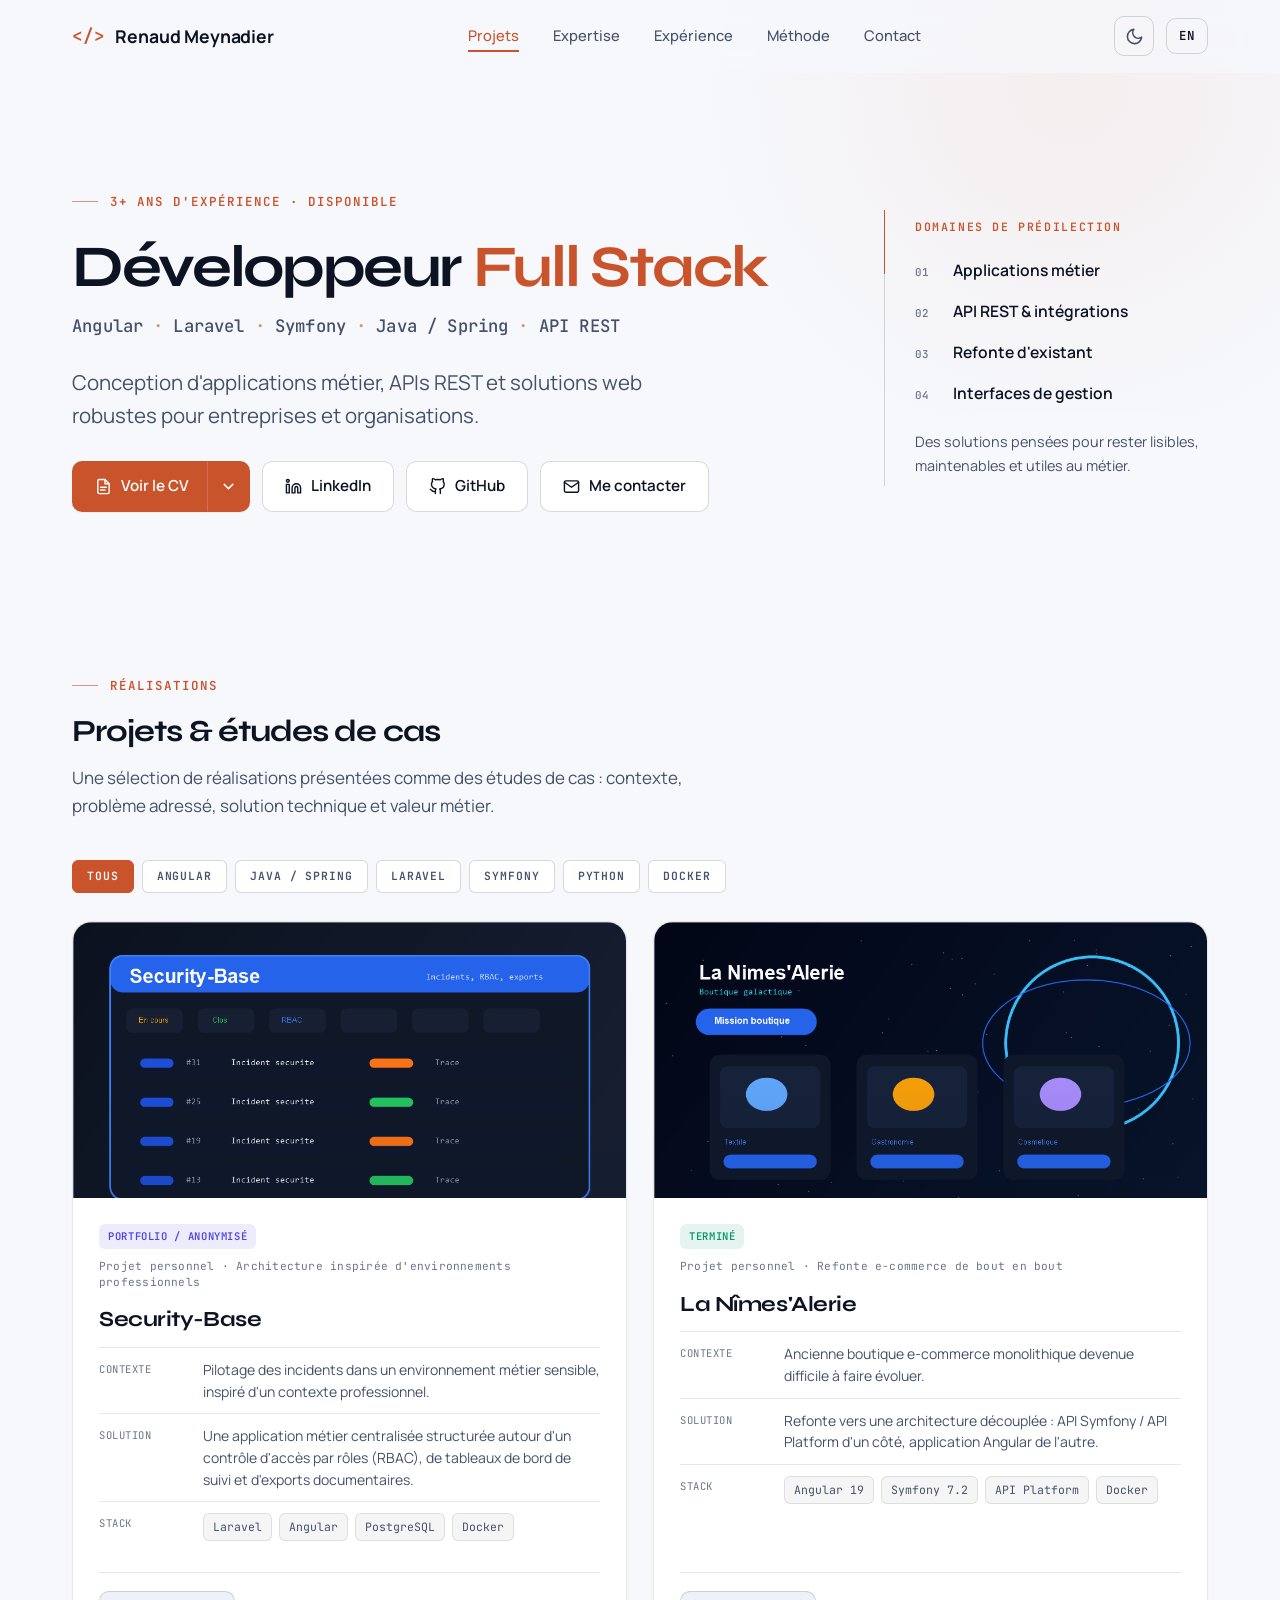
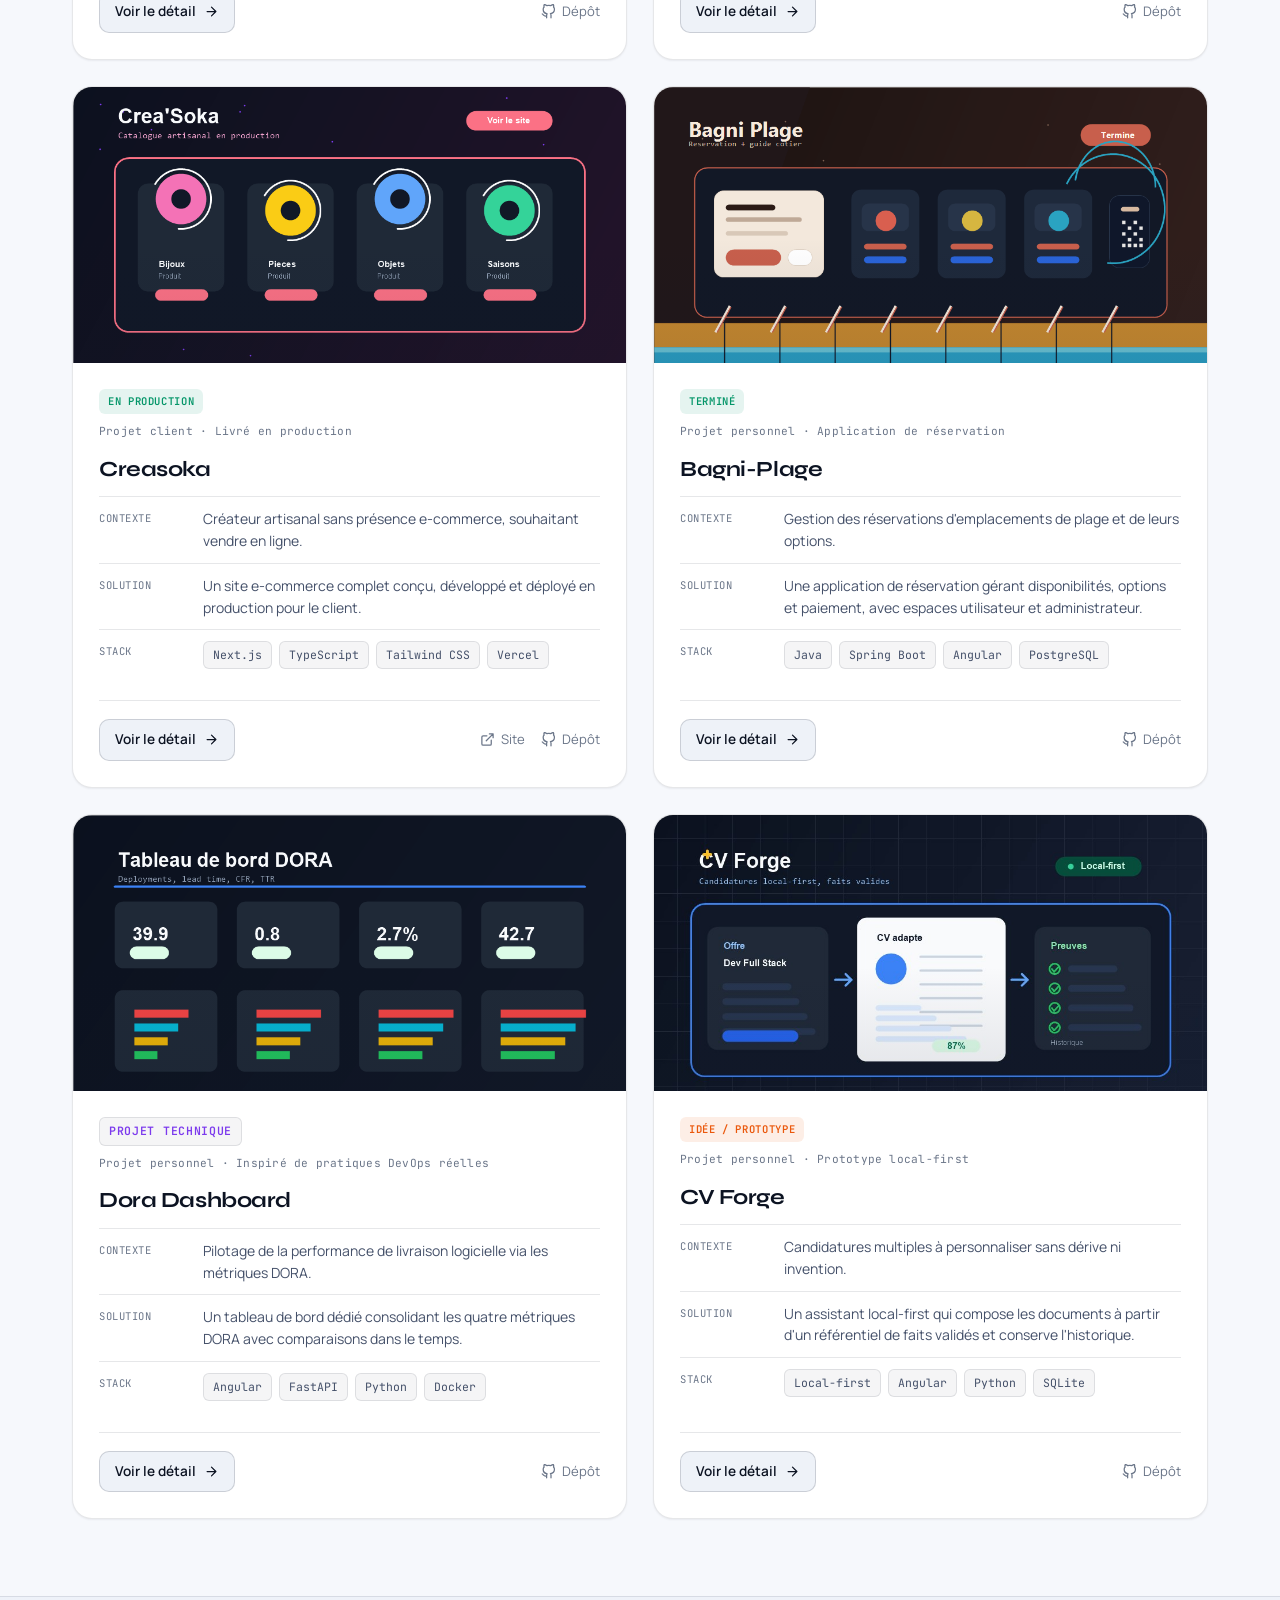
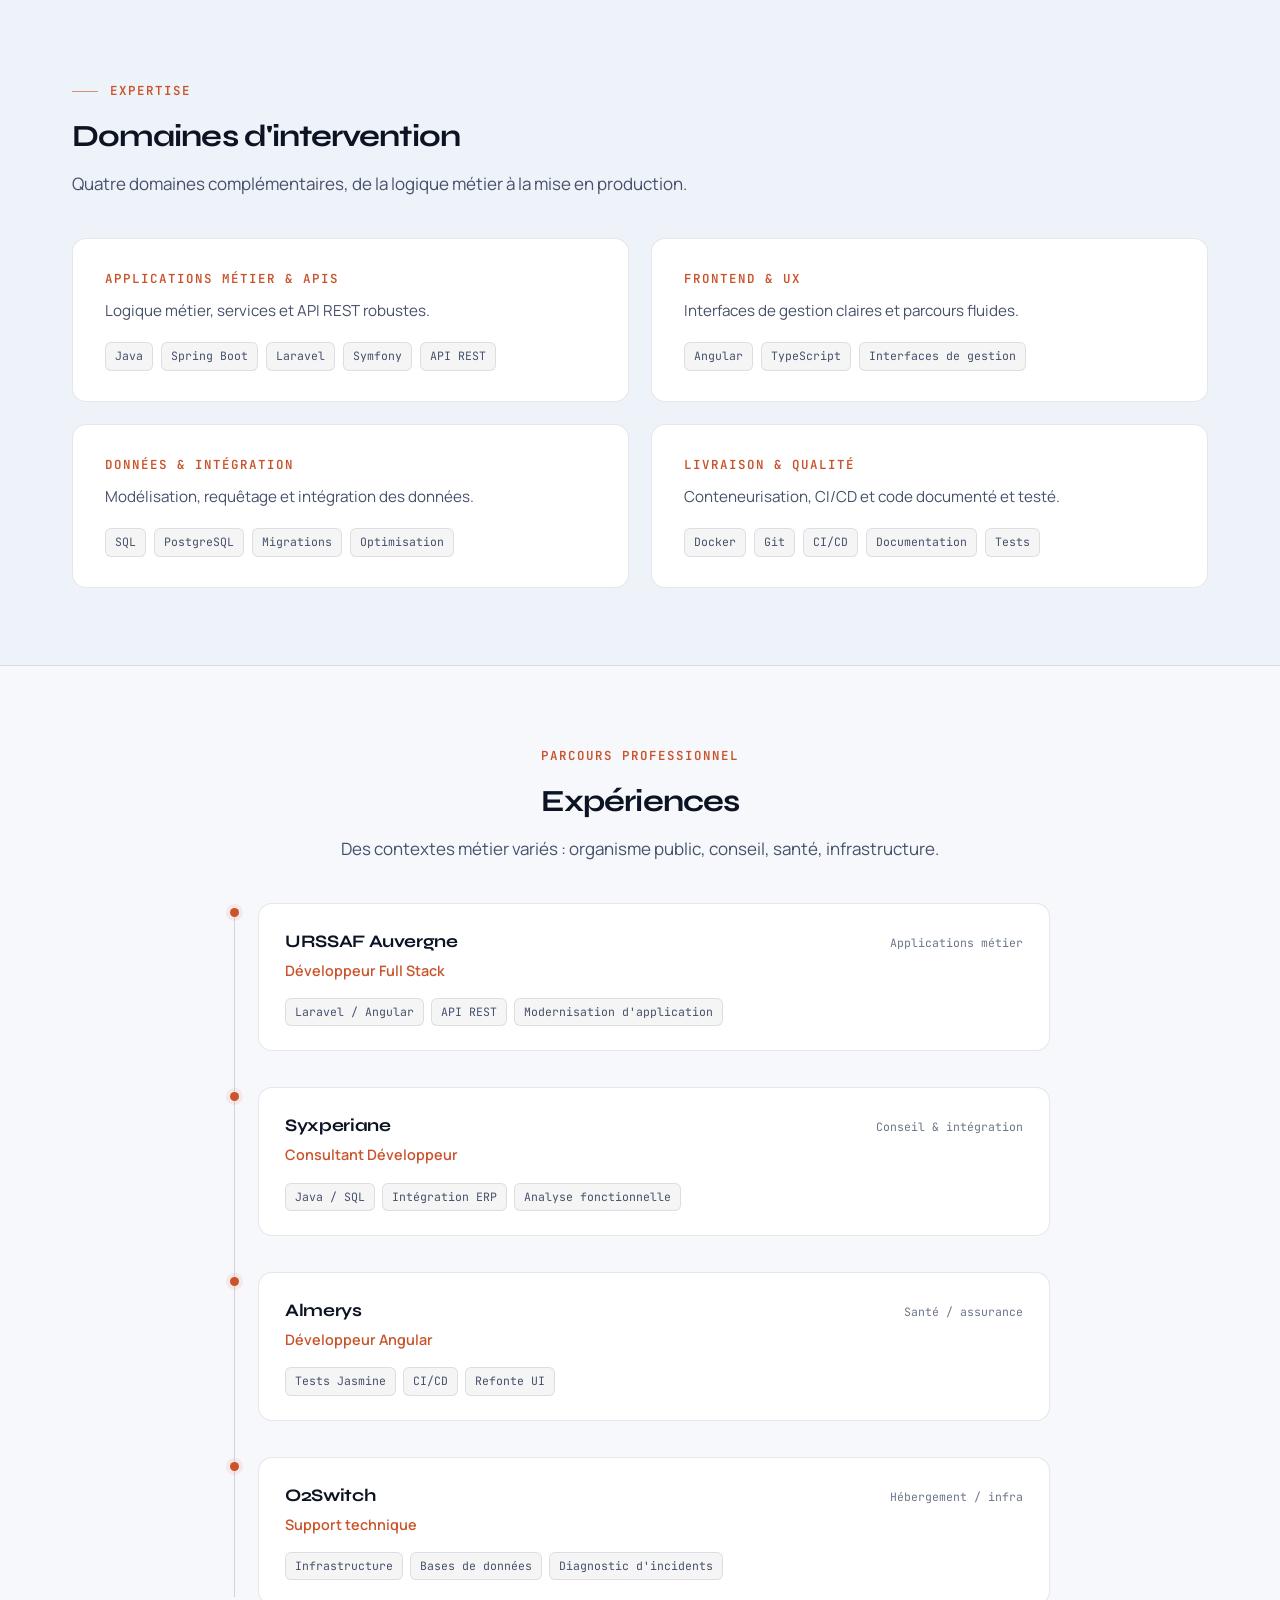
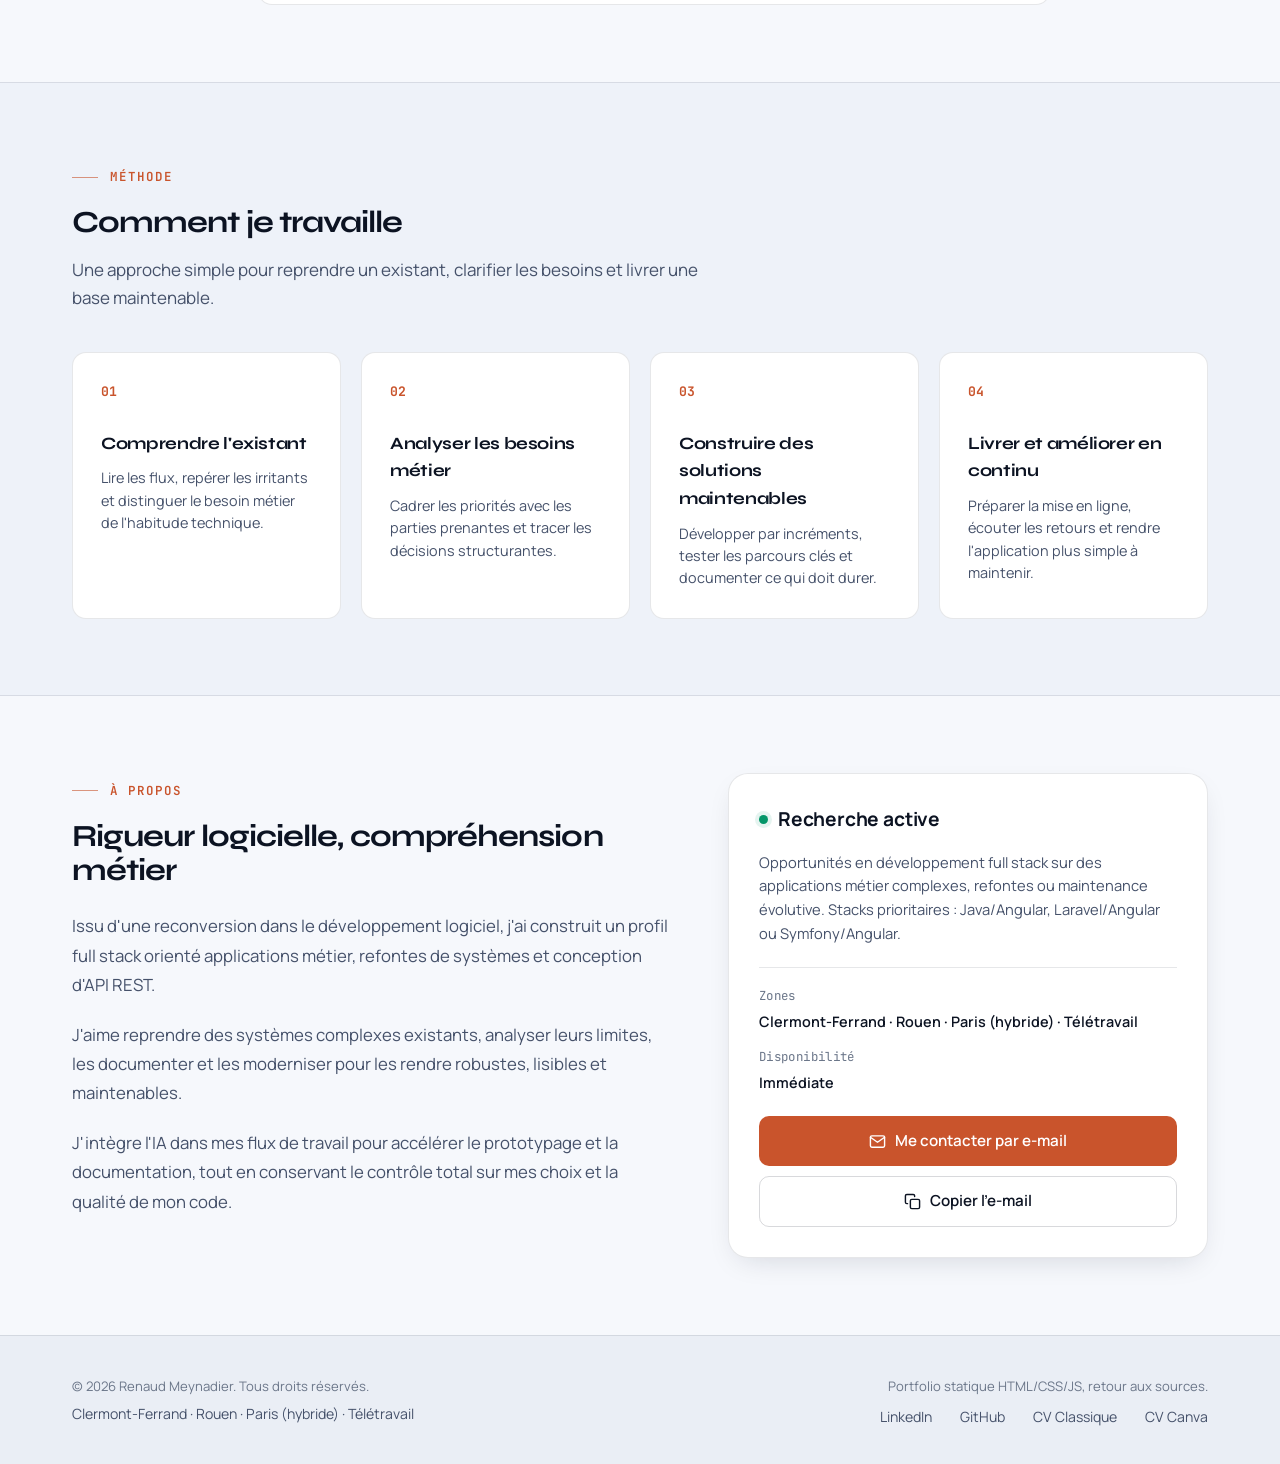
==== commit 7f5cc0f1: "refactor: improve readability and maintainability by applying consistent multi-line formatting to CS" ====
--- a/index.html
+++ b/index.html
@@ -16,6 +16,11 @@
   <meta property="og:description"
     content="Conception d'applications métier, APIs REST et solutions web robustes pour entreprises et organisations.">
   <meta property="og:image" content="https://www.renaudmeynadier.com/assets/images/og-preview.png">
+
+  <link rel="canonical" href="https://www.renaudmeynadier.com/">
+  <link rel="alternate" hreflang="fr" href="https://www.renaudmeynadier.com/">
+  <link rel="alternate" hreflang="en" href="https://www.renaudmeynadier.com/en/">
+  <link rel="alternate" hreflang="x-default" href="https://www.renaudmeynadier.com/">
 
   <meta name="theme-color" id="meta-theme-color" content="#090e1a">
   <script>
@@ -28,18 +33,14 @@
       if (m) m.content = light ? "#f6f8fc" : "#090e1a";
     })();
   </script>
-  <link rel="canonical" href="https://www.renaudmeynadier.com/">
-  <link rel="alternate" hreflang="fr" href="https://www.renaudmeynadier.com/">
-  <link rel="alternate" hreflang="en" href="https://www.renaudmeynadier.com/en/">
-  <link rel="alternate" hreflang="x-default" href="https://www.renaudmeynadier.com/">
-  <link rel="icon" type="image/png" href="assets/images/favicon.png">
-  <link rel="apple-touch-icon" href="assets/images/favicon.png">
+  <link rel="icon" type="image/png" href="/assets/images/favicon.png">
+  <link rel="apple-touch-icon" href="/assets/images/favicon.png">
   <link rel="preconnect" href="https://fonts.googleapis.com">
   <link rel="preconnect" href="https://fonts.gstatic.com" crossorigin>
   <link
     href="https://fonts.googleapis.com/css2?family=Manrope:wght@400;500;600;700;800&family=Syne:wght@600;700;800&family=JetBrains+Mono:wght@400;500;600&display=swap"
     rel="stylesheet">
-  <link rel="stylesheet" href="style.css">
+  <link rel="stylesheet" href="/style.css">
   <script type="application/ld+json">
   {
     "@context": "https://schema.org",
@@ -122,7 +123,7 @@
               et organisations.</p>
             <div class="hero-actions">
               <div class="cv-action" id="cv-action">
-                <a class="btn btn-primary" href="assets/cv/renaud-meynadier-cv-classique.pdf" target="_blank"
+                <a class="btn btn-primary" href="/assets/cv/renaud-meynadier-cv-classique.pdf" target="_blank"
                   rel="noopener" id="cv-view"></a>
                 <button class="btn btn-primary cv-toggle" id="cv-toggle" aria-label="Options du CV"
                   aria-expanded="false"></button>
@@ -246,8 +247,8 @@
           <nav class="footer-nav">
             <a href="https://www.linkedin.com/in/renaud-m-063" target="_blank" rel="noopener">LinkedIn</a>
             <a href="https://github.com/Ninewashburn" target="_blank" rel="noopener">GitHub</a>
-            <a href="assets/cv/renaud-meynadier-cv-classique.pdf" target="_blank" rel="noopener">CV Classique</a>
-            <a href="assets/cv/renaud-meynadier-cv-canva.pdf" target="_blank" rel="noopener">CV Canva</a>
+            <a href="/assets/cv/renaud-meynadier-cv-classique.pdf" target="_blank" rel="noopener">CV Classique</a>
+            <a href="/assets/cv/renaud-meynadier-cv-canva.pdf" target="_blank" rel="noopener">CV Canva</a>
           </nav>
         </div>
       </div>
@@ -259,7 +260,7 @@
   <!-- Modal étude de cas (rempli par JS) -->
   <div class="modal-overlay" id="modal-overlay" aria-hidden="true"></div>
 
-  <script type="module" src="script.js"></script>
+  <script type="module" src="/script.js"></script>
 </body>
 
 </html>
--- a/style.css
+++ b/style.css
@@ -1,25 +1,37 @@
 /* ==========================================================================
-   Renaud Meynadier — Portfolio (version statique de production)
-   style.css — fichier unique, autonome : design tokens + mise en page.
+   Renaud Meynadier - Portfolio (version statique de production)
+   style.css - fichier unique, autonome : design tokens + mise en page.
    Aucune dépendance : HTML / CSS / JS pur.
    ========================================================================== */
 
 /* ---- Tokens : couleurs, type, espacements (thème sombre par défaut) ----- */
 :root {
-    /* Ink — navy désaturé profond */
-    --ink-950: #060a12; --ink-900: #090e1a; --ink-850: #0d1424;
-    --ink-800: #111a2e; --ink-750: #17223a; --ink-700: #1d2942; --ink-600: #283651;
+    /* Ink - navy désaturé profond */
+    --ink-950: #060a12;
+    --ink-900: #090e1a;
+    --ink-850: #0d1424;
+    --ink-800: #111a2e;
+    --ink-750: #17223a;
+    --ink-700: #1d2942;
+    --ink-600: #283651;
 
     /* Bleu de marque */
-    --blue-300: #93bbfd; --blue-400: #5b9dfb; --blue-500: #3b82f6;
-    --blue-600: #2563eb; --blue-700: #1d4ed8;
+    --blue-300: #93bbfd;
+    --blue-400: #5b9dfb;
+    --blue-500: #3b82f6;
+    --blue-600: #2563eb;
+    --blue-700: #1d4ed8;
     --blue-tint: rgba(59, 130, 246, 0.10);
 
     /* Statuts projets (sobres) */
-    --status-prod-fg: #34d399;      --status-prod-bg: rgba(16, 185, 129, 0.13);
-    --status-portfolio-fg: #818cf8; --status-portfolio-bg: rgba(99, 102, 241, 0.14);
-    --status-tech-fg: #a78bfa;      --status-tech-bg: rgba(139, 92, 246, 0.14);
-    --status-concept-fg: #fb923c;   --status-concept-bg: rgba(249, 115, 22, 0.14);
+    --status-prod-fg: #34d399;
+    --status-prod-bg: rgba(16, 185, 129, 0.13);
+    --status-portfolio-fg: #818cf8;
+    --status-portfolio-bg: rgba(99, 102, 241, 0.14);
+    --status-tech-fg: #a78bfa;
+    --status-tech-bg: rgba(139, 92, 246, 0.14);
+    --status-concept-fg: #fb923c;
+    --status-concept-bg: rgba(249, 115, 22, 0.14);
 
     /* Familles de polices */
     --font-sans: 'Manrope', system-ui, -apple-system, "Segoe UI", Roboto, sans-serif;
@@ -27,7 +39,11 @@
     --font-heading: 'Syne', 'Manrope', sans-serif;
 
     /* Rayons */
-    --radius-xs: 6px; --radius-sm: 10px; --radius-md: 14px; --radius-lg: 20px; --radius-full: 9999px;
+    --radius-xs: 6px;
+    --radius-sm: 10px;
+    --radius-md: 14px;
+    --radius-lg: 20px;
+    --radius-full: 9999px;
 
     /* Élévation (calme, sans glow bleu) */
     --shadow-sm: 0 1px 2px rgba(2, 6, 16, 0.40);
@@ -38,546 +54,1944 @@
     --container: 1200px;
     --transition: 200ms cubic-bezier(0.4, 0, 0.2, 1);
 
-    /* Accent — orange brûlé (direction finalisée) */
-    --bg-page: var(--ink-900); --bg-band: var(--ink-850); --bg-surface: var(--ink-800);
-    --bg-surface-hover: var(--ink-750); --bg-inset: var(--ink-700); --bg-footer: var(--ink-950);
-    --fg-1: #f5f8fc; --fg-2: #aab4c5; --fg-3: #6b7689;
-    --accent: #e0683c; --accent-hover: #c9542c; --accent-fg: #ffffff;
-    --accent-soft: rgba(224, 104, 60, 0.12); --on-accent-quiet: rgba(255, 255, 255, 0.16);
-    --line: rgba(148, 163, 184, 0.12); --line-strong: rgba(148, 163, 184, 0.20);
+    /* Accent - orange brûlé (direction finalisée) */
+    --bg-page: var(--ink-900);
+    --bg-band: var(--ink-850);
+    --bg-surface: var(--ink-800);
+    --bg-surface-hover: var(--ink-750);
+    --bg-inset: var(--ink-700);
+    --bg-footer: var(--ink-950);
+    --fg-1: #f5f8fc;
+    --fg-2: #aab4c5;
+    --fg-3: #6b7689;
+    --accent: #e0683c;
+    --accent-hover: #c9542c;
+    --accent-fg: #ffffff;
+    --accent-soft: rgba(224, 104, 60, 0.12);
+    --on-accent-quiet: rgba(255, 255, 255, 0.16);
+    --line: rgba(148, 163, 184, 0.12);
+    --line-strong: rgba(148, 163, 184, 0.20);
 }
 
 /* ---- Thème clair -------------------------------------------------------- */
 html.light-theme {
-    --bg-page: #f6f8fc; --bg-band: #eef2f9; --bg-surface: #ffffff;
-    --bg-surface-hover: #f1f5fb; --bg-inset: #eef2f8; --bg-footer: #eaeef5;
-    --fg-1: #0c1322; --fg-2: #45516a; --fg-3: #6b7689;
-    --accent: #c9542c; --accent-hover: #a8431f; --accent-soft: rgba(224, 104, 60, 0.10);
-    --line: rgba(15, 23, 42, 0.10); --line-strong: rgba(15, 23, 42, 0.16);
+    --bg-page: #f6f8fc;
+    --bg-band: #eef2f9;
+    --bg-surface: #ffffff;
+    --bg-surface-hover: #f1f5fb;
+    --bg-inset: #eef2f8;
+    --bg-footer: #eaeef5;
+    --fg-1: #0c1322;
+    --fg-2: #45516a;
+    --fg-3: #6b7689;
+    --accent: #c9542c;
+    --accent-hover: #a8431f;
+    --accent-soft: rgba(224, 104, 60, 0.10);
+    --line: rgba(15, 23, 42, 0.10);
+    --line-strong: rgba(15, 23, 42, 0.16);
     --shadow-sm: 0 1px 2px rgba(15, 23, 42, 0.06);
     --shadow-md: 0 10px 30px -12px rgba(15, 23, 42, 0.18);
     --shadow-lg: 0 28px 60px -24px rgba(15, 23, 42, 0.22);
     --shadow-ring: inset 0 1px 0 rgba(255, 255, 255, 0.9);
-    --status-prod-fg: #059669;      --status-prod-bg: rgba(5, 150, 105, 0.10);
-    --status-portfolio-fg: #4f46e5; --status-portfolio-bg: rgba(79, 70, 229, 0.10);
-    --status-tech-fg: #7c3aed;      --status-tech-bg: rgba(124, 58, 237, 0.10);
-    --status-concept-fg: #ea580c;   --status-concept-bg: rgba(234, 88, 12, 0.10);
+    --status-prod-fg: #059669;
+    --status-prod-bg: rgba(5, 150, 105, 0.10);
+    --status-portfolio-fg: #4f46e5;
+    --status-portfolio-bg: rgba(79, 70, 229, 0.10);
+    --status-tech-fg: #7c3aed;
+    --status-tech-bg: rgba(124, 58, 237, 0.10);
+    --status-concept-fg: #ea580c;
+    --status-concept-bg: rgba(234, 88, 12, 0.10);
 }
 
 /* ---- Base --------------------------------------------------------------- */
-* { box-sizing: border-box; margin: 0; padding: 0; }
-html { scroll-behavior: smooth; font-size: 16px; }
+* {
+    box-sizing: border-box;
+    margin: 0;
+    padding: 0;
+}
+
+html {
+    scroll-behavior: smooth;
+    font-size: 16px;
+}
+
 body {
-    background: var(--bg-page); color: var(--fg-1); font-family: var(--font-sans);
-    line-height: 1.6; -webkit-font-smoothing: antialiased; -moz-osx-font-smoothing: grayscale;
-    overflow-x: hidden; transition: background-color 0.3s ease, color 0.3s ease;
-}
-a { color: inherit; text-decoration: none; }
-button { font: inherit; cursor: pointer; }
-ul { list-style: none; }
-img { display: block; max-width: 100%; }
-::selection { background: var(--accent); color: #fff; }
-a:focus-visible, button:focus-visible { outline: 2px solid var(--accent); outline-offset: 3px; border-radius: 4px; }
+    background: var(--bg-page);
+    color: var(--fg-1);
+    font-family: var(--font-sans);
+    line-height: 1.6;
+    -webkit-font-smoothing: antialiased;
+    -moz-osx-font-smoothing: grayscale;
+    overflow-x: hidden;
+    transition: background-color 0.3s ease, color 0.3s ease;
+}
+
+a {
+    color: inherit;
+    text-decoration: none;
+}
+
+button {
+    font: inherit;
+    cursor: pointer;
+}
+
+ul {
+    list-style: none;
+}
+
+img {
+    display: block;
+    max-width: 100%;
+}
+
+::selection {
+    background: var(--accent);
+    color: #fff;
+}
+
+a:focus-visible,
+button:focus-visible {
+    outline: 2px solid var(--accent);
+    outline-offset: 3px;
+    border-radius: 4px;
+}
 
 /* ---- Skip to content ---------------------------------------------------- */
-.skip-link { position: absolute; left: -9999px; top: auto; width: 1px; height: 1px; overflow: hidden; }
+.skip-link {
+    position: absolute;
+    left: -9999px;
+    top: auto;
+    width: 1px;
+    height: 1px;
+    overflow: hidden;
+}
+
 .skip-link:focus {
-    position: fixed; left: 16px; top: 16px; z-index: 9999;
-    width: auto; height: auto; overflow: visible;
-    padding: 10px 20px; font-size: 0.9rem; font-weight: 600;
-    background: var(--accent); color: var(--accent-fg);
-    border-radius: var(--radius-sm); outline: none; box-shadow: var(--shadow-md);
-}
-
-.container { width: 100%; max-width: var(--container); margin: 0 auto; padding: 0 32px; }
+    position: fixed;
+    left: 16px;
+    top: 16px;
+    z-index: 9999;
+    width: auto;
+    height: auto;
+    overflow: visible;
+    padding: 10px 20px;
+    font-size: 0.9rem;
+    font-weight: 600;
+    background: var(--accent);
+    color: var(--accent-fg);
+    border-radius: var(--radius-sm);
+    outline: none;
+    box-shadow: var(--shadow-md);
+}
+
+.container {
+    width: 100%;
+    max-width: var(--container);
+    margin: 0 auto;
+    padding: 0 32px;
+}
 
 /* ---- Eyebrow ------------------------------------------------------------ */
 .eyebrow {
-    font-family: var(--font-mono); font-weight: 600; font-size: 0.78rem;
-    letter-spacing: 0.16em; text-transform: uppercase; color: var(--accent);
-    display: inline-flex; align-items: center; gap: 12px;
-}
-.eyebrow::before { content: ""; width: 26px; height: 1px; background: var(--accent); opacity: 0.6; }
-.eyebrow.center::before { display: none; }
-.eyebrow--bare::before { display: none; }
+    font-family: var(--font-mono);
+    font-weight: 600;
+    font-size: 0.78rem;
+    letter-spacing: 0.16em;
+    text-transform: uppercase;
+    color: var(--accent);
+    display: inline-flex;
+    align-items: center;
+    gap: 12px;
+}
+
+.eyebrow::before {
+    content: "";
+    width: 26px;
+    height: 1px;
+    background: var(--accent);
+    opacity: 0.6;
+}
+
+.eyebrow.center::before {
+    display: none;
+}
+
+.eyebrow--bare::before {
+    display: none;
+}
 
 /* ---- Sections ----------------------------------------------------------- */
-section { position: relative; }
-.section { padding: clamp(44px, 6vw, 80px) 0; }
-.section--band { background: var(--bg-band); border-block: 1px solid var(--line); }
-.section-head { max-width: 640px; margin-bottom: 40px; }
-.section-head.center { margin-inline: auto; text-align: center; }
-.section-head .eyebrow { margin-bottom: 18px; }
+section {
+    position: relative;
+}
+
+.section {
+    padding: clamp(44px, 6vw, 80px) 0;
+}
+
+.section--band {
+    background: var(--bg-band);
+    border-block: 1px solid var(--line);
+}
+
+.section-head {
+    max-width: 640px;
+    margin-bottom: 40px;
+}
+
+.section-head.center {
+    margin-inline: auto;
+    text-align: center;
+}
+
+.section-head .eyebrow {
+    margin-bottom: 18px;
+}
+
 .section-head h2 {
-    font-family: var(--font-heading); font-weight: 800; font-size: clamp(1.7rem, 2.8vw, 2.3rem);
-    line-height: 1.12; letter-spacing: -0.025em; color: var(--fg-1); margin-bottom: 16px;
-}
-.section-head p { font-size: 1.0625rem; line-height: 1.65; color: var(--fg-2); }
+    font-family: var(--font-heading);
+    font-weight: 800;
+    font-size: clamp(1.7rem, 2.8vw, 2.3rem);
+    line-height: 1.12;
+    letter-spacing: -0.025em;
+    color: var(--fg-1);
+    margin-bottom: 16px;
+}
+
+.section-head p {
+    font-size: 1.0625rem;
+    line-height: 1.65;
+    color: var(--fg-2);
+}
 
 /* ---- Boutons ------------------------------------------------------------ */
 .btn {
-    display: inline-flex; align-items: center; justify-content: center; gap: 9px;
-    font-weight: 600; font-size: 0.95rem; padding: 12px 22px;
-    border-radius: var(--radius-sm); border: 1px solid transparent;
-    transition: var(--transition); white-space: nowrap;
-}
-.btn svg { width: 17px; height: 17px; }
-.btn-primary { background: var(--accent); color: var(--accent-fg); }
-.btn-primary:hover { background: var(--accent-hover); transform: translateY(-2px); box-shadow: var(--shadow-md); }
-.btn-secondary { background: var(--bg-surface); border-color: var(--line-strong); color: var(--fg-1); }
-.btn-secondary:hover { border-color: var(--accent); background: var(--bg-surface-hover); transform: translateY(-2px); }
-.btn-outline { background: transparent; border-color: var(--line-strong); color: var(--fg-1); }
-.btn-outline:hover { border-color: var(--accent); color: var(--accent); }
-.btn-sm { padding: 8px 15px; font-size: 0.85rem; }
-.btn-block { width: 100%; }
-.copied { color: var(--status-prod-fg) !important; border-color: var(--status-prod-fg) !important; }
+    display: inline-flex;
+    align-items: center;
+    justify-content: center;
+    gap: 9px;
+    font-weight: 600;
+    font-size: 0.95rem;
+    padding: 12px 22px;
+    border-radius: var(--radius-sm);
+    border: 1px solid transparent;
+    transition: var(--transition);
+    white-space: nowrap;
+}
+
+.btn svg {
+    width: 17px;
+    height: 17px;
+}
+
+.btn-primary {
+    background: var(--accent);
+    color: var(--accent-fg);
+}
+
+.btn-primary:hover {
+    background: var(--accent-hover);
+    transform: translateY(-2px);
+    box-shadow: var(--shadow-md);
+}
+
+.btn-secondary {
+    background: var(--bg-surface);
+    border-color: var(--line-strong);
+    color: var(--fg-1);
+}
+
+.btn-secondary:hover {
+    border-color: var(--accent);
+    background: var(--bg-surface-hover);
+    transform: translateY(-2px);
+}
+
+.btn-outline {
+    background: transparent;
+    border-color: var(--line-strong);
+    color: var(--fg-1);
+}
+
+.btn-outline:hover {
+    border-color: var(--accent);
+    color: var(--accent);
+}
+
+.btn-sm {
+    padding: 8px 15px;
+    font-size: 0.85rem;
+}
+
+.btn-block {
+    width: 100%;
+}
+
+.copied {
+    color: var(--status-prod-fg) !important;
+    border-color: var(--status-prod-fg) !important;
+}
 
 /* ---- Header ------------------------------------------------------------- */
 .header {
-    position: fixed; inset: 0 0 auto 0; z-index: 100;
+    position: fixed;
+    inset: 0 0 auto 0;
+    z-index: 100;
     background: color-mix(in srgb, var(--bg-page) 78%, transparent);
-    backdrop-filter: blur(14px); -webkit-backdrop-filter: blur(14px);
-    border-bottom: 1px solid transparent; transition: border-color 0.3s ease, background 0.3s ease;
-}
-.header.scrolled { border-bottom-color: var(--line); }
+    backdrop-filter: blur(14px);
+    -webkit-backdrop-filter: blur(14px);
+    border-bottom: 1px solid transparent;
+    transition: border-color 0.3s ease, background 0.3s ease;
+}
+
+.header.scrolled {
+    border-bottom-color: var(--line);
+}
+
 .header-inner {
-    max-width: var(--container); margin: 0 auto; padding: 16px 32px;
-    display: flex; align-items: center; justify-content: space-between; gap: 24px;
-}
-.logo { display: inline-flex; align-items: center; gap: 11px; font-weight: 700; font-size: 1.1rem; color: var(--fg-1); letter-spacing: -0.01em; white-space: nowrap; }
-.logo .br { font-family: var(--font-mono); color: var(--accent); font-weight: 600; }
-.nav { display: flex; gap: 6px; }
-.nav a { font-size: 0.92rem; font-weight: 500; color: var(--fg-2); padding: 8px 14px; border-radius: var(--radius-xs); transition: color var(--transition); position: relative; }
-.nav a::after { content: ""; position: absolute; left: 14px; right: 14px; bottom: 4px; height: 1.5px; background: var(--accent); transform: scaleX(0); transform-origin: left; transition: transform 0.25s ease; }
-.nav a:hover { color: var(--fg-1); }
-.nav a:hover::after { transform: scaleX(1); }
-.nav a.active { color: var(--accent); }
-.nav a.active::after { transform: scaleX(1); }
-.header-actions { display: flex; align-items: center; gap: 12px; }
+    max-width: var(--container);
+    margin: 0 auto;
+    padding: 16px 32px;
+    display: flex;
+    align-items: center;
+    justify-content: space-between;
+    gap: 24px;
+}
+
+.logo {
+    display: inline-flex;
+    align-items: center;
+    gap: 11px;
+    font-weight: 700;
+    font-size: 1.1rem;
+    color: var(--fg-1);
+    letter-spacing: -0.01em;
+    white-space: nowrap;
+}
+
+.logo .br {
+    font-family: var(--font-mono);
+    color: var(--accent);
+    font-weight: 600;
+}
+
+.nav {
+    display: flex;
+    gap: 6px;
+}
+
+.nav a {
+    font-size: 0.92rem;
+    font-weight: 500;
+    color: var(--fg-2);
+    padding: 8px 14px;
+    border-radius: var(--radius-xs);
+    transition: color var(--transition);
+    position: relative;
+}
+
+.nav a::after {
+    content: "";
+    position: absolute;
+    left: 14px;
+    right: 14px;
+    bottom: 4px;
+    height: 1.5px;
+    background: var(--accent);
+    transform: scaleX(0);
+    transform-origin: left;
+    transition: transform 0.25s ease;
+}
+
+.nav a:hover {
+    color: var(--fg-1);
+}
+
+.nav a:hover::after {
+    transform: scaleX(1);
+}
+
+.nav a.active {
+    color: var(--accent);
+}
+
+.nav a.active::after {
+    transform: scaleX(1);
+}
+
+.header-actions {
+    display: flex;
+    align-items: center;
+    gap: 12px;
+}
+
 .icon-btn {
-    display: inline-flex; align-items: center; justify-content: center;
-    width: 40px; height: 40px; border-radius: var(--radius-sm);
-    background: transparent; border: 1px solid var(--line-strong); color: var(--fg-2); transition: var(--transition);
-}
-.icon-btn:hover { color: var(--accent); border-color: var(--accent); background: var(--accent-soft); }
-.icon-btn svg { width: 19px; height: 19px; }
-.lang-switch { font-family: var(--font-mono); font-size: 0.78rem; letter-spacing: 0.06em; padding: 7px 12px; }
+    display: inline-flex;
+    align-items: center;
+    justify-content: center;
+    width: 40px;
+    height: 40px;
+    border-radius: var(--radius-sm);
+    background: transparent;
+    border: 1px solid var(--line-strong);
+    color: var(--fg-2);
+    transition: var(--transition);
+}
+
+.icon-btn:hover {
+    color: var(--accent);
+    border-color: var(--accent);
+    background: var(--accent-soft);
+}
+
+.icon-btn svg {
+    width: 19px;
+    height: 19px;
+}
+
+.lang-switch {
+    font-family: var(--font-mono);
+    font-size: 0.78rem;
+    letter-spacing: 0.06em;
+    padding: 7px 12px;
+}
 
 /* ---- Nav toggle (hamburger) -------------------------------------------- */
 .nav-toggle {
-    display: none; flex-direction: column; justify-content: center; gap: 5px;
-    width: 40px; height: 40px; flex-shrink: 0;
-    background: transparent; border: 1px solid var(--line-strong);
-    border-radius: var(--radius-sm); padding: 11px 8px;
-    cursor: pointer; transition: var(--transition);
-}
-.nav-toggle:hover { border-color: var(--accent); background: var(--accent-soft); }
+    display: none;
+    flex-direction: column;
+    justify-content: center;
+    gap: 5px;
+    width: 40px;
+    height: 40px;
+    flex-shrink: 0;
+    background: transparent;
+    border: 1px solid var(--line-strong);
+    border-radius: var(--radius-sm);
+    padding: 11px 8px;
+    cursor: pointer;
+    transition: var(--transition);
+}
+
+.nav-toggle:hover {
+    border-color: var(--accent);
+    background: var(--accent-soft);
+}
+
 .nav-toggle span {
-    display: block; height: 1.5px; background: var(--fg-2);
+    display: block;
+    height: 1.5px;
+    background: var(--fg-2);
     transition: transform 0.25s ease, opacity 0.25s ease, background 0.2s ease;
     transform-origin: center;
 }
-.nav-toggle:hover span { background: var(--accent); }
-.nav-toggle.open span:nth-child(1) { transform: translateY(6.5px) rotate(45deg); }
-.nav-toggle.open span:nth-child(2) { opacity: 0; transform: scaleX(0); }
-.nav-toggle.open span:nth-child(3) { transform: translateY(-6.5px) rotate(-45deg); }
+
+.nav-toggle:hover span {
+    background: var(--accent);
+}
+
+.nav-toggle.open span:nth-child(1) {
+    transform: translateY(6.5px) rotate(45deg);
+}
+
+.nav-toggle.open span:nth-child(2) {
+    opacity: 0;
+    transform: scaleX(0);
+}
+
+.nav-toggle.open span:nth-child(3) {
+    transform: translateY(-6.5px) rotate(-45deg);
+}
 
 /* ---- Hero --------------------------------------------------------------- */
-.hero { padding-top: 184px; padding-bottom: 80px; position: relative; }
+.hero {
+    padding-top: 184px;
+    padding-bottom: 80px;
+    position: relative;
+}
+
 .hero::before {
-    content: ""; position: absolute; top: -10%; right: 0; width: 55%; height: 80%;
+    content: "";
+    position: absolute;
+    top: -10%;
+    right: 0;
+    width: 55%;
+    height: 80%;
     background: radial-gradient(circle at 70% 30%, var(--accent-soft) 0%, transparent 62%);
-    pointer-events: none; opacity: 0.7; z-index: 0;
-}
+    pointer-events: none;
+    opacity: 0.7;
+    z-index: 0;
+}
+
 .hero-inner {
-    position: relative; z-index: 1;
-    display: grid; grid-template-columns: minmax(0, 1.3fr) minmax(0, 0.85fr);
-    align-items: center; gap: clamp(48px, 6vw, 72px);
-}
-.hero-main { min-width: 0; }
-.hero .eyebrow { margin-bottom: 26px; }
+    position: relative;
+    z-index: 1;
+    display: grid;
+    grid-template-columns: minmax(0, 1.5fr) minmax(0, 0.65fr);
+    align-items: center;
+    gap: clamp(40px, 5vw, 64px);
+}
+
+.hero-main {
+    min-width: 0;
+}
+
+.hero .eyebrow {
+    margin-bottom: 26px;
+}
+
 .hero h1 {
-    font-family: var(--font-heading); font-weight: 800; font-size: clamp(2.6rem, 5.4vw, 4.3rem);
-    line-height: 1.03; letter-spacing: -0.035em; color: var(--fg-1); margin-bottom: 14px; text-wrap: balance;
-}
-.hero h1 .accent { color: var(--accent); }
+    font-family: var(--font-heading);
+    font-weight: 800;
+    font-size: clamp(2.6rem, 5.4vw, 4.3rem);
+    line-height: 1.03;
+    letter-spacing: -0.035em;
+    color: var(--fg-1);
+    margin-bottom: 14px;
+    text-wrap: balance;
+}
+
+.hero h1 .accent {
+    color: var(--accent);
+}
+
 .hero-stack {
-    display: flex; flex-wrap: wrap; align-items: center; gap: 10px;
-    font-family: var(--font-mono); font-weight: 500; font-size: clamp(0.92rem, 1.4vw, 1.08rem);
-    color: var(--fg-2); margin-bottom: 26px; letter-spacing: 0.01em;
-}
-.hero-stack .sep { color: var(--accent); opacity: 0.65; }
-.hero-sub { font-size: clamp(1.0625rem, 1.6vw, 1.28rem); line-height: 1.6; color: var(--fg-2); max-width: 640px; margin-bottom: 30px; }
-.hero-actions { display: flex; flex-wrap: wrap; gap: 12px; align-items: center; }
+    display: flex;
+    flex-wrap: wrap;
+    align-items: center;
+    gap: 10px;
+    font-family: var(--font-mono);
+    font-weight: 500;
+    font-size: clamp(0.92rem, 1.4vw, 1.08rem);
+    color: var(--fg-2);
+    margin-bottom: 26px;
+    letter-spacing: 0.01em;
+}
+
+.hero-stack .sep {
+    color: var(--accent);
+    opacity: 0.65;
+}
+
+.hero-sub {
+    font-size: clamp(1.0625rem, 1.6vw, 1.28rem);
+    line-height: 1.6;
+    color: var(--fg-2);
+    max-width: 640px;
+    margin-bottom: 30px;
+}
+
+.hero-actions {
+    display: flex;
+    flex-wrap: wrap;
+    gap: 12px;
+    align-items: center;
+}
+
 .hero-focus {
-    position: relative; padding: 8px 0 8px 30px;
+    position: relative;
+    padding: 8px 0 8px 30px;
     border-left: 1px solid var(--line-strong);
 }
+
 .hero-focus::before {
-    content: ""; position: absolute; left: -1px; top: 0;
-    width: 1px; height: 64px; background: var(--accent);
-}
+    content: "";
+    position: absolute;
+    left: -1px;
+    top: 0;
+    width: 1px;
+    height: 64px;
+    background: var(--accent);
+}
+
 .hero-focus-label {
-    display: block; margin-bottom: 22px;
-    font-family: var(--font-mono); font-size: 0.72rem; font-weight: 600;
-    letter-spacing: 0.14em; text-transform: uppercase; color: var(--accent);
-}
-.hero-focus ul { display: grid; gap: 16px; }
+    display: block;
+    margin-bottom: 22px;
+    font-family: var(--font-mono);
+    font-size: 0.72rem;
+    font-weight: 600;
+    letter-spacing: 0.14em;
+    text-transform: uppercase;
+    color: var(--accent);
+}
+
+.hero-focus ul {
+    display: grid;
+    gap: 16px;
+}
+
 .hero-focus li {
-    display: grid; grid-template-columns: 28px minmax(0, 1fr); gap: 10px;
-    align-items: baseline; color: var(--fg-1); font-size: 0.98rem; font-weight: 600;
-}
+    display: grid;
+    grid-template-columns: 28px minmax(0, 1fr);
+    gap: 10px;
+    align-items: baseline;
+    color: var(--fg-1);
+    font-size: 0.98rem;
+    font-weight: 600;
+}
+
 .hero-focus li span {
-    font-family: var(--font-mono); font-size: 0.68rem; font-weight: 500;
+    font-family: var(--font-mono);
+    font-size: 0.68rem;
+    font-weight: 500;
     color: var(--fg-3);
 }
+
 .hero-focus p {
-    margin-top: 24px; max-width: 330px;
-    color: var(--fg-2); font-size: 0.9rem; line-height: 1.65;
+    margin-top: 24px;
+    max-width: 330px;
+    color: var(--fg-2);
+    font-size: 0.9rem;
+    line-height: 1.65;
 }
 
 /* ---- CV split-button ---------------------------------------------------- */
-.cv-action { position: relative; display: inline-flex; align-items: stretch; border-radius: var(--radius-sm); box-shadow: var(--shadow-sm); }
-.cv-action:hover { box-shadow: var(--shadow-md); }
-.cv-action .btn-primary { transform: none !important; box-shadow: none; }
-.cv-action > .btn-primary:first-child { border-radius: var(--radius-sm) 0 0 var(--radius-sm); padding-right: 18px; }
-.cv-toggle { border-radius: 0 var(--radius-sm) var(--radius-sm) 0; padding: 12px 12px; border-left: 1px solid var(--on-accent-quiet); margin-left: -1px; align-self: stretch; display: inline-flex; align-items: center; }
-.cv-toggle svg { transition: transform 0.2s ease; }
-.cv-action.open .cv-toggle svg { transform: rotate(180deg); }
+.cv-action {
+    position: relative;
+    display: inline-flex;
+    align-items: stretch;
+    border-radius: var(--radius-sm);
+    box-shadow: var(--shadow-sm);
+}
+
+.cv-action:hover {
+    box-shadow: var(--shadow-md);
+}
+
+.cv-action .btn-primary {
+    transform: none !important;
+    box-shadow: none;
+}
+
+.cv-action>.btn-primary:first-child {
+    border-radius: var(--radius-sm) 0 0 var(--radius-sm);
+    padding-right: 18px;
+}
+
+.cv-toggle {
+    border-radius: 0 var(--radius-sm) var(--radius-sm) 0;
+    padding: 12px 12px;
+    border-left: 1px solid var(--on-accent-quiet);
+    margin-left: -1px;
+    align-self: stretch;
+    display: inline-flex;
+    align-items: center;
+}
+
+.cv-toggle svg {
+    transition: transform 0.2s ease;
+}
+
+.cv-action.open .cv-toggle svg {
+    transform: rotate(180deg);
+}
+
 .cv-menu {
-    position: absolute; top: calc(100% + 10px); left: 0; min-width: 280px; z-index: 30;
-    background: var(--bg-surface); border: 1px solid var(--line-strong); border-radius: var(--radius-md);
-    box-shadow: var(--shadow-lg); padding: 8px; opacity: 0; visibility: hidden; transform: translateY(-6px); transition: var(--transition);
-}
-.cv-action.open .cv-menu { opacity: 1; visibility: visible; transform: translateY(0); }
-.cv-menu-row { padding: 8px; border-radius: var(--radius-sm); }
-.cv-menu-row + .cv-menu-row { margin-top: 2px; border-top: 1px solid var(--line); }
-.cv-menu-label { display: block; font-weight: 600; font-size: 0.9rem; color: var(--fg-1); margin-bottom: 8px; }
-.cv-menu-actions { display: flex; gap: 8px; }
+    position: absolute;
+    top: calc(100% + 10px);
+    left: 0;
+    min-width: 280px;
+    z-index: 30;
+    background: var(--bg-surface);
+    border: 1px solid var(--line-strong);
+    border-radius: var(--radius-md);
+    box-shadow: var(--shadow-lg);
+    padding: 8px;
+    opacity: 0;
+    visibility: hidden;
+    transform: translateY(-6px);
+    transition: var(--transition);
+}
+
+.cv-action.open .cv-menu {
+    opacity: 1;
+    visibility: visible;
+    transform: translateY(0);
+}
+
+.cv-menu-row {
+    padding: 8px;
+    border-radius: var(--radius-sm);
+}
+
+.cv-menu-row+.cv-menu-row {
+    margin-top: 2px;
+    border-top: 1px solid var(--line);
+}
+
+.cv-menu-label {
+    display: block;
+    font-weight: 600;
+    font-size: 0.9rem;
+    color: var(--fg-1);
+    margin-bottom: 8px;
+}
+
+.cv-menu-actions {
+    display: flex;
+    gap: 8px;
+}
+
 .cv-menu-actions a {
-    display: inline-flex; align-items: center; gap: 6px; flex: 1; justify-content: center;
-    font-size: 0.82rem; font-weight: 500; color: var(--fg-2);
-    padding: 8px 10px; border-radius: var(--radius-xs); border: 1px solid var(--line); background: var(--bg-inset); transition: var(--transition);
-}
-.cv-menu-actions a:hover { color: var(--accent); border-color: var(--accent); background: var(--accent-soft); }
-.cv-menu-actions a svg { flex: none; width: 15px; height: 15px; }
+    display: inline-flex;
+    align-items: center;
+    gap: 6px;
+    flex: 1;
+    justify-content: center;
+    font-size: 0.82rem;
+    font-weight: 500;
+    color: var(--fg-2);
+    padding: 8px 10px;
+    border-radius: var(--radius-xs);
+    border: 1px solid var(--line);
+    background: var(--bg-inset);
+    transition: var(--transition);
+}
+
+.cv-menu-actions a:hover {
+    color: var(--accent);
+    border-color: var(--accent);
+    background: var(--accent-soft);
+}
+
+.cv-menu-actions a svg {
+    flex: none;
+    width: 15px;
+    height: 15px;
+}
 
 /* ---- Projets ------------------------------------------------------------ */
-.projects-grid { display: grid; grid-template-columns: repeat(2, 1fr); gap: 26px; }
+.projects-grid {
+    display: grid;
+    grid-template-columns: repeat(2, 1fr);
+    gap: 26px;
+}
+
 .pcard {
-    display: flex; flex-direction: column; background: var(--bg-surface);
-    border: 1px solid var(--line); border-radius: var(--radius-lg); overflow: hidden;
-    box-shadow: var(--shadow-sm), var(--shadow-ring); transition: var(--transition);
-}
-.pcard:hover { transform: translateY(-4px); border-color: var(--line-strong); box-shadow: var(--shadow-lg), var(--shadow-ring); }
-.pcard-thumb { aspect-ratio: 16 / 8; background-size: cover; background-position: center top; border-bottom: 1px solid var(--line); position: relative; }
-.pcard-thumb::after { content: ""; position: absolute; inset: 0; background: linear-gradient(180deg, rgba(9,14,26,0) 50%, rgba(9,14,26,0.45) 100%); }
-.light-theme .pcard-thumb::after { background: linear-gradient(180deg, rgba(15,23,42,0) 55%, rgba(15,23,42,0.10) 100%); }
-.pcard-body { padding: 26px; display: flex; flex-direction: column; flex: 1; }
-.pcard-meta { display: flex; align-items: center; gap: 10px; margin-bottom: 10px; }
-.pcard-tagline { font-family: var(--font-mono); font-size: 0.7rem; letter-spacing: 0.02em; color: var(--fg-3); margin-bottom: 12px; line-height: 1.4; }
-.status { display: inline-flex; font-family: var(--font-mono); font-weight: 600; font-size: 0.66rem; letter-spacing: 0.06em; text-transform: uppercase; padding: 4px 9px; border-radius: var(--radius-xs); }
-.status.prod { background: var(--status-prod-bg); color: var(--status-prod-fg); }
-.status.portfolio { background: var(--status-portfolio-bg); color: var(--status-portfolio-fg); }
-.status.tech { background: var(--status-tech-bg); color: var(--status-tech-fg); }
-.status.concept { background: var(--status-concept-bg); color: var(--status-concept-fg); }
-.status.done { background: var(--status-prod-bg); color: var(--status-prod-fg); }
-.pcard h3 { font-family: var(--font-heading); font-size: 1.35rem; font-weight: 700; letter-spacing: -0.015em; margin-bottom: 10px; }
-.pcard-fields { display: grid; gap: 0; margin-bottom: 20px; }
-.pfield { display: grid; grid-template-columns: 92px 1fr; gap: 12px; padding: 11px 0; border-top: 1px solid var(--line); }
-.pfield .k { font-family: var(--font-mono); font-size: 0.66rem; letter-spacing: 0.05em; text-transform: uppercase; color: var(--fg-3); padding-top: 2px; }
-.pfield .v { font-size: 0.875rem; color: var(--fg-2); line-height: 1.55; }
-.pstack { display: flex; flex-wrap: wrap; gap: 7px; }
-.tech { font-family: var(--font-mono); font-size: 0.72rem; color: var(--fg-2); white-space: nowrap; background: rgba(148,163,184,0.06); border: 1px solid var(--line); border-radius: var(--radius-xs); padding: 4px 9px; }
-.light-theme .tech { background: rgba(15,23,42,0.04); }
-.pcard-foot { margin-top: auto; padding-top: 18px; border-top: 1px solid var(--line); display: flex; align-items: center; justify-content: space-between; gap: 14px; flex-wrap: wrap; }
-.case-link { display: inline-flex; align-items: center; gap: 8px; font-weight: 600; font-size: 0.85rem; color: var(--fg-1); background: var(--bg-inset); border: 1px solid var(--line-strong); padding: 9px 15px; border-radius: var(--radius-sm); transition: var(--transition); }
-.case-link:hover { color: var(--accent); border-color: var(--accent); background: var(--accent-soft); }
-.case-link svg { width: 15px; height: 15px; transition: transform 0.2s ease; }
-.case-link:hover svg { transform: translateX(3px); }
-.pcard-links { display: flex; align-items: center; gap: 16px; }
-.repo-link { display: inline-flex; align-items: center; gap: 6px; font-size: 0.82rem; color: var(--fg-3); transition: color var(--transition); }
-.repo-link:hover { color: var(--accent); }
-.repo-link svg { width: 15px; height: 15px; }
+    display: flex;
+    flex-direction: column;
+    background: var(--bg-surface);
+    border: 1px solid var(--line);
+    border-radius: var(--radius-lg);
+    overflow: hidden;
+    box-shadow: var(--shadow-sm), var(--shadow-ring);
+    transition: var(--transition);
+}
+
+.pcard:hover {
+    transform: translateY(-4px);
+    border-color: var(--line-strong);
+    box-shadow: var(--shadow-lg), var(--shadow-ring);
+}
+
+.pcard-thumb {
+    aspect-ratio: 16 / 8;
+    background-size: cover;
+    background-position: center top;
+    border-bottom: 1px solid var(--line);
+    position: relative;
+}
+
+.pcard-thumb::after {
+    content: "";
+    position: absolute;
+    inset: 0;
+    background: linear-gradient(180deg, rgba(9, 14, 26, 0) 50%, rgba(9, 14, 26, 0.45) 100%);
+}
+
+.light-theme .pcard-thumb::after {
+    background: linear-gradient(180deg, rgba(15, 23, 42, 0) 55%, rgba(15, 23, 42, 0.10) 100%);
+}
+
+.pcard-body {
+    padding: 26px;
+    display: flex;
+    flex-direction: column;
+    flex: 1;
+}
+
+.pcard-meta {
+    display: flex;
+    align-items: center;
+    gap: 10px;
+    margin-bottom: 10px;
+}
+
+.pcard-tagline {
+    font-family: var(--font-mono);
+    font-size: 0.7rem;
+    letter-spacing: 0.02em;
+    color: var(--fg-3);
+    margin-bottom: 12px;
+    line-height: 1.4;
+}
+
+.status {
+    display: inline-flex;
+    font-family: var(--font-mono);
+    font-weight: 600;
+    font-size: 0.66rem;
+    letter-spacing: 0.06em;
+    text-transform: uppercase;
+    padding: 4px 9px;
+    border-radius: var(--radius-xs);
+}
+
+.status.prod {
+    background: var(--status-prod-bg);
+    color: var(--status-prod-fg);
+}
+
+.status.portfolio {
+    background: var(--status-portfolio-bg);
+    color: var(--status-portfolio-fg);
+}
+
+.status.tech {
+    background: var(--status-tech-bg);
+    color: var(--status-tech-fg);
+}
+
+.status.concept {
+    background: var(--status-concept-bg);
+    color: var(--status-concept-fg);
+}
+
+.status.done {
+    background: var(--status-prod-bg);
+    color: var(--status-prod-fg);
+}
+
+.pcard h3 {
+    font-family: var(--font-heading);
+    font-size: 1.35rem;
+    font-weight: 700;
+    letter-spacing: -0.015em;
+    margin-bottom: 10px;
+}
+
+.pcard-fields {
+    display: grid;
+    gap: 0;
+    margin-bottom: 20px;
+}
+
+.pfield {
+    display: grid;
+    grid-template-columns: 92px 1fr;
+    gap: 12px;
+    padding: 11px 0;
+    border-top: 1px solid var(--line);
+}
+
+.pfield .k {
+    font-family: var(--font-mono);
+    font-size: 0.66rem;
+    letter-spacing: 0.05em;
+    text-transform: uppercase;
+    color: var(--fg-3);
+    padding-top: 2px;
+}
+
+.pfield .v {
+    font-size: 0.875rem;
+    color: var(--fg-2);
+    line-height: 1.55;
+}
+
+.pstack {
+    display: flex;
+    flex-wrap: wrap;
+    gap: 7px;
+}
+
+.tech {
+    font-family: var(--font-mono);
+    font-size: 0.72rem;
+    color: var(--fg-2);
+    white-space: nowrap;
+    background: rgba(148, 163, 184, 0.06);
+    border: 1px solid var(--line);
+    border-radius: var(--radius-xs);
+    padding: 4px 9px;
+}
+
+.light-theme .tech {
+    background: rgba(15, 23, 42, 0.04);
+}
+
+.pcard-foot {
+    margin-top: auto;
+    padding-top: 18px;
+    border-top: 1px solid var(--line);
+    display: flex;
+    align-items: center;
+    justify-content: space-between;
+    gap: 14px;
+    flex-wrap: wrap;
+}
+
+.case-link {
+    display: inline-flex;
+    align-items: center;
+    gap: 8px;
+    font-weight: 600;
+    font-size: 0.85rem;
+    color: var(--fg-1);
+    background: var(--bg-inset);
+    border: 1px solid var(--line-strong);
+    padding: 9px 15px;
+    border-radius: var(--radius-sm);
+    transition: var(--transition);
+}
+
+.case-link:hover {
+    color: var(--accent);
+    border-color: var(--accent);
+    background: var(--accent-soft);
+}
+
+.case-link svg {
+    width: 15px;
+    height: 15px;
+    transition: transform 0.2s ease;
+}
+
+.case-link:hover svg {
+    transform: translateX(3px);
+}
+
+.pcard-links {
+    display: flex;
+    align-items: center;
+    gap: 16px;
+}
+
+.repo-link {
+    display: inline-flex;
+    align-items: center;
+    gap: 6px;
+    font-size: 0.82rem;
+    color: var(--fg-3);
+    transition: color var(--transition);
+}
+
+.repo-link:hover {
+    color: var(--accent);
+}
+
+.repo-link svg {
+    width: 15px;
+    height: 15px;
+}
 
 /* ---- Filtres projets ----------------------------------------------------- */
-.filter-bar { display: flex; flex-wrap: wrap; gap: 8px; margin-bottom: 28px; }
+.filter-bar {
+    display: flex;
+    flex-wrap: wrap;
+    gap: 8px;
+    margin-bottom: 28px;
+}
+
 .filter-btn {
-    font-family: var(--font-mono); font-size: 0.71rem; font-weight: 600;
-    letter-spacing: 0.08em; text-transform: uppercase; padding: 6px 14px;
-    border-radius: var(--radius-xs); background: var(--bg-surface);
-    border: 1px solid var(--line-strong); color: var(--fg-2);
-    cursor: pointer; transition: var(--transition);
-}
-.filter-btn:hover { border-color: var(--accent); color: var(--accent); background: var(--accent-soft); }
-.filter-btn[aria-pressed="true"] { background: var(--accent); border-color: var(--accent); color: var(--accent-fg); }
-.pcard.filter-hidden { display: none; }
-.filter-empty { grid-column: 1 / -1; padding: 48px 0; text-align: center; font-size: 0.95rem; color: var(--fg-3); }
+    font-family: var(--font-mono);
+    font-size: 0.71rem;
+    font-weight: 600;
+    letter-spacing: 0.08em;
+    text-transform: uppercase;
+    padding: 6px 14px;
+    border-radius: var(--radius-xs);
+    background: var(--bg-surface);
+    border: 1px solid var(--line-strong);
+    color: var(--fg-2);
+    cursor: pointer;
+    transition: var(--transition);
+}
+
+.filter-btn:hover {
+    border-color: var(--accent);
+    color: var(--accent);
+    background: var(--accent-soft);
+}
+
+.filter-btn[aria-pressed="true"] {
+    background: var(--accent);
+    border-color: var(--accent);
+    color: var(--accent-fg);
+}
+
+.pcard.filter-hidden {
+    display: none;
+}
+
+.filter-empty {
+    grid-column: 1 / -1;
+    padding: 48px 0;
+    text-align: center;
+    font-size: 0.95rem;
+    color: var(--fg-3);
+}
 
 /* ---- Modal étude de cas ------------------------------------------------- */
 .modal-overlay {
-    position: fixed; inset: 0; z-index: 200; background: rgba(4,8,16,0.72);
-    backdrop-filter: blur(4px); display: flex; align-items: flex-start; justify-content: center;
-    padding: 48px 24px; overflow-y: auto; opacity: 0; visibility: hidden; transition: opacity 0.25s ease, visibility 0.25s ease;
-}
-.modal-overlay.open { opacity: 1; visibility: visible; }
+    position: fixed;
+    inset: 0;
+    z-index: 200;
+    background: rgba(4, 8, 16, 0.72);
+    backdrop-filter: blur(4px);
+    display: flex;
+    align-items: flex-start;
+    justify-content: center;
+    padding: 48px 24px;
+    overflow-y: auto;
+    opacity: 0;
+    visibility: hidden;
+    transition: opacity 0.25s ease, visibility 0.25s ease;
+}
+
+.modal-overlay.open {
+    opacity: 1;
+    visibility: visible;
+}
+
 .modal {
-    width: 100%; max-width: 720px; background: var(--bg-surface); border: 1px solid var(--line-strong);
-    border-radius: var(--radius-lg); box-shadow: var(--shadow-lg); overflow: hidden; margin: auto;
-    transform: translateY(14px) scale(0.99); transition: transform 0.28s cubic-bezier(0.16,1,0.3,1);
-}
-.modal-overlay.open .modal { transform: translateY(0) scale(1); }
-.modal-hero { aspect-ratio: 16 / 7; background-size: cover; background-position: center top; border-bottom: 1px solid var(--line); position: relative; }
-.modal-hero::after { content: ""; position: absolute; inset: 0; background: linear-gradient(180deg, rgba(9,14,26,0.1), rgba(9,14,26,0.55)); }
-.modal-close { position: absolute; top: 16px; right: 16px; z-index: 2; width: 38px; height: 38px; display: inline-flex; align-items: center; justify-content: center; border-radius: var(--radius-sm); background: rgba(9,14,26,0.6); border: 1px solid var(--line-strong); color: #fff; backdrop-filter: blur(6px); }
-.modal-close:hover { background: rgba(9,14,26,0.85); }
-.modal-close svg { width: 18px; height: 18px; }
-.modal-body { padding: 32px; }
-.modal-body .status { margin-bottom: 14px; }
-.modal-body h3 { font-family: var(--font-heading); font-size: 1.7rem; font-weight: 800; letter-spacing: -0.02em; margin-bottom: 8px; }
-.modal-tagline { font-family: var(--font-mono); font-size: 0.74rem; letter-spacing: 0.02em; color: var(--fg-3); margin-bottom: 24px; }
-.cs-row { display: grid; grid-template-columns: 150px 1fr; gap: 20px; padding: 18px 0; border-top: 1px solid var(--line); }
-.cs-row:first-of-type { border-top: none; padding-top: 0; }
-.cs-row .label .eyebrow { font-size: 0.7rem; letter-spacing: 0.12em; }
-.cs-row .content { font-size: 0.95rem; line-height: 1.65; color: var(--fg-2); }
-.cs-row .content ul { display: grid; gap: 8px; }
-.cs-row .content li { position: relative; padding-left: 18px; }
-.cs-row .content li::before { content: ""; position: absolute; left: 0; top: 0.62em; width: 6px; height: 6px; border-radius: 50%; background: var(--accent); }
-.modal-foot { padding: 0 32px 32px; display: flex; gap: 12px; flex-wrap: wrap; }
+    width: 100%;
+    max-width: 720px;
+    background: var(--bg-surface);
+    border: 1px solid var(--line-strong);
+    border-radius: var(--radius-lg);
+    box-shadow: var(--shadow-lg);
+    overflow: hidden;
+    margin: auto;
+    transform: translateY(14px) scale(0.99);
+    transition: transform 0.28s cubic-bezier(0.16, 1, 0.3, 1);
+}
+
+.modal-overlay.open .modal {
+    transform: translateY(0) scale(1);
+}
+
+.modal-hero {
+    aspect-ratio: 16 / 7;
+    background-size: cover;
+    background-position: center top;
+    border-bottom: 1px solid var(--line);
+    position: relative;
+}
+
+.modal-hero::after {
+    content: "";
+    position: absolute;
+    inset: 0;
+    background: linear-gradient(180deg, rgba(9, 14, 26, 0.1), rgba(9, 14, 26, 0.55));
+}
+
+.modal-close {
+    position: absolute;
+    top: 16px;
+    right: 16px;
+    z-index: 2;
+    width: 38px;
+    height: 38px;
+    display: inline-flex;
+    align-items: center;
+    justify-content: center;
+    border-radius: var(--radius-sm);
+    background: rgba(9, 14, 26, 0.6);
+    border: 1px solid var(--line-strong);
+    color: #fff;
+    backdrop-filter: blur(6px);
+}
+
+.modal-close:hover {
+    background: rgba(9, 14, 26, 0.85);
+}
+
+.modal-close svg {
+    width: 18px;
+    height: 18px;
+}
+
+.modal-body {
+    padding: 32px;
+}
+
+.modal-body .status {
+    margin-bottom: 14px;
+}
+
+.modal-body h3 {
+    font-family: var(--font-heading);
+    font-size: 1.7rem;
+    font-weight: 800;
+    letter-spacing: -0.02em;
+    margin-bottom: 8px;
+}
+
+.modal-tagline {
+    font-family: var(--font-mono);
+    font-size: 0.74rem;
+    letter-spacing: 0.02em;
+    color: var(--fg-3);
+    margin-bottom: 24px;
+}
+
+.cs-row {
+    display: grid;
+    grid-template-columns: 150px 1fr;
+    gap: 20px;
+    padding: 18px 0;
+    border-top: 1px solid var(--line);
+}
+
+.cs-row:first-of-type {
+    border-top: none;
+    padding-top: 0;
+}
+
+.cs-row .label .eyebrow {
+    font-size: 0.7rem;
+    letter-spacing: 0.12em;
+}
+
+.cs-row .content {
+    font-size: 0.95rem;
+    line-height: 1.65;
+    color: var(--fg-2);
+}
+
+.cs-row .content ul {
+    display: grid;
+    gap: 8px;
+}
+
+.cs-row .content li {
+    position: relative;
+    padding-left: 18px;
+}
+
+.cs-row .content li::before {
+    content: "";
+    position: absolute;
+    left: 0;
+    top: 0.62em;
+    width: 6px;
+    height: 6px;
+    border-radius: 50%;
+    background: var(--accent);
+}
+
+.modal-foot {
+    padding: 0 32px 32px;
+    display: flex;
+    gap: 12px;
+    flex-wrap: wrap;
+}
 
 /* ---- Expertise ---------------------------------------------------------- */
-.expertise-grid { display: grid; grid-template-columns: repeat(2, 1fr); gap: 22px; }
-.exp-col { background: var(--bg-surface); border: 1px solid var(--line); border-radius: var(--radius-md); padding: 30px 32px; box-shadow: var(--shadow-ring); transition: var(--transition); display: flex; flex-direction: column; }
-.exp-col:hover { border-color: var(--line-strong); transform: translateY(-3px); box-shadow: var(--shadow-md), var(--shadow-ring); }
-.exp-col .eyebrow { margin-bottom: 10px; }
-.exp-col .col-desc { font-size: 0.95rem; color: var(--fg-2); line-height: 1.55; margin-bottom: 20px; }
-.exp-tags { display: flex; flex-wrap: wrap; gap: 8px; margin-top: auto; }
+.expertise-grid {
+    display: grid;
+    grid-template-columns: repeat(2, 1fr);
+    gap: 22px;
+}
+
+.exp-col {
+    background: var(--bg-surface);
+    border: 1px solid var(--line);
+    border-radius: var(--radius-md);
+    padding: 30px 32px;
+    box-shadow: var(--shadow-ring);
+    transition: var(--transition);
+    display: flex;
+    flex-direction: column;
+}
+
+.exp-col:hover {
+    border-color: var(--line-strong);
+    transform: translateY(-3px);
+    box-shadow: var(--shadow-md), var(--shadow-ring);
+}
+
+.exp-col .eyebrow {
+    margin-bottom: 10px;
+}
+
+.exp-col .col-desc {
+    font-size: 0.95rem;
+    color: var(--fg-2);
+    line-height: 1.55;
+    margin-bottom: 20px;
+}
+
+.exp-tags {
+    display: flex;
+    flex-wrap: wrap;
+    gap: 8px;
+    margin-top: auto;
+}
 
 /* ---- Timeline expériences ----------------------------------------------- */
-.timeline { position: relative; max-width: 820px; margin: 0 auto; padding-left: 28px; }
-.timeline::before { content: ""; position: absolute; left: 4px; top: 8px; bottom: 8px; width: 1px; background: var(--line-strong); }
-.tnode { position: relative; padding-bottom: 36px; }
-.tnode:last-child { padding-bottom: 0; }
-.tnode::before { content: ""; position: absolute; left: -28px; top: 5px; width: 9px; height: 9px; border-radius: 50%; background: var(--accent); box-shadow: 0 0 0 4px var(--accent-soft); }
-.tnode-card { background: var(--bg-surface); border: 1px solid var(--line); border-radius: var(--radius-md); padding: 24px 26px; box-shadow: var(--shadow-ring); transition: var(--transition); }
-.tnode-card:hover { border-color: var(--line-strong); }
-.tnode-head { display: flex; justify-content: space-between; align-items: baseline; gap: 16px; flex-wrap: wrap; }
-.tnode-co { font-family: var(--font-heading); font-size: 1.1rem; font-weight: 700; letter-spacing: -0.01em; }
-.tnode-role { color: var(--accent); font-weight: 600; font-size: 0.9rem; margin-top: 3px; }
-.tnode-meta { font-family: var(--font-mono); font-size: 0.72rem; color: var(--fg-3); white-space: nowrap; }
-.tnode-points { display: flex; flex-wrap: wrap; gap: 7px; margin-top: 16px; }
+.timeline {
+    position: relative;
+    max-width: 820px;
+    margin: 0 auto;
+    padding-left: 28px;
+}
+
+.timeline::before {
+    content: "";
+    position: absolute;
+    left: 4px;
+    top: 8px;
+    bottom: 8px;
+    width: 1px;
+    background: var(--line-strong);
+}
+
+.tnode {
+    position: relative;
+    padding-bottom: 36px;
+}
+
+.tnode:last-child {
+    padding-bottom: 0;
+}
+
+.tnode::before {
+    content: "";
+    position: absolute;
+    left: -28px;
+    top: 5px;
+    width: 9px;
+    height: 9px;
+    border-radius: 50%;
+    background: var(--accent);
+    box-shadow: 0 0 0 4px var(--accent-soft);
+}
+
+.tnode-card {
+    background: var(--bg-surface);
+    border: 1px solid var(--line);
+    border-radius: var(--radius-md);
+    padding: 24px 26px;
+    box-shadow: var(--shadow-ring);
+    transition: var(--transition);
+}
+
+.tnode-card:hover {
+    border-color: var(--line-strong);
+}
+
+.tnode-head {
+    display: flex;
+    justify-content: space-between;
+    align-items: baseline;
+    gap: 16px;
+    flex-wrap: wrap;
+}
+
+.tnode-co {
+    font-family: var(--font-heading);
+    font-size: 1.1rem;
+    font-weight: 700;
+    letter-spacing: -0.01em;
+}
+
+.tnode-role {
+    color: var(--accent);
+    font-weight: 600;
+    font-size: 0.9rem;
+    margin-top: 3px;
+}
+
+.tnode-meta {
+    font-family: var(--font-mono);
+    font-size: 0.72rem;
+    color: var(--fg-3);
+    white-space: nowrap;
+}
+
+.tnode-points {
+    display: flex;
+    flex-wrap: wrap;
+    gap: 7px;
+    margin-top: 16px;
+}
 
 /* ---- Méthode ------------------------------------------------------------ */
-.method-grid { display: grid; grid-template-columns: repeat(4, 1fr); gap: 20px; }
-.mstep { background: var(--bg-surface); border: 1px solid var(--line); border-radius: var(--radius-md); padding: 28px; box-shadow: var(--shadow-ring); transition: var(--transition); }
-.mstep:hover { border-color: var(--line-strong); transform: translateY(-3px); box-shadow: var(--shadow-md), var(--shadow-ring); }
-.mstep .idx { font-family: var(--font-mono); font-size: 0.82rem; font-weight: 700; color: var(--accent); display: block; margin-bottom: 28px; }
-.mstep h3 { font-family: var(--font-heading); font-size: 1.08rem; font-weight: 700; letter-spacing: -0.01em; margin-bottom: 10px; }
-.mstep p { font-size: 0.9rem; color: var(--fg-2); line-height: 1.55; }
+.method-grid {
+    display: grid;
+    grid-template-columns: repeat(4, 1fr);
+    gap: 20px;
+}
+
+.mstep {
+    background: var(--bg-surface);
+    border: 1px solid var(--line);
+    border-radius: var(--radius-md);
+    padding: 28px;
+    box-shadow: var(--shadow-ring);
+    transition: var(--transition);
+}
+
+.mstep:hover {
+    border-color: var(--line-strong);
+    transform: translateY(-3px);
+    box-shadow: var(--shadow-md), var(--shadow-ring);
+}
+
+.mstep .idx {
+    font-family: var(--font-mono);
+    font-size: 0.82rem;
+    font-weight: 700;
+    color: var(--accent);
+    display: block;
+    margin-bottom: 28px;
+}
+
+.mstep h3 {
+    font-family: var(--font-heading);
+    font-size: 1.08rem;
+    font-weight: 700;
+    letter-spacing: -0.01em;
+    margin-bottom: 10px;
+}
+
+.mstep p {
+    font-size: 0.9rem;
+    color: var(--fg-2);
+    line-height: 1.55;
+}
 
 /* ---- À propos + disponibilité ------------------------------------------- */
-.about-grid { display: grid; grid-template-columns: 1.25fr 1fr; gap: 56px; align-items: start; }
-.about-title { font-family: var(--font-heading); font-weight: 800; font-size: clamp(1.7rem, 2.8vw, 2.3rem); letter-spacing: -0.025em; line-height: 1.12; margin-bottom: 24px; color: var(--fg-1); }
-.about-text .eyebrow { margin-bottom: 18px; }
-.about-text p { font-size: 1.05rem; line-height: 1.75; color: var(--fg-2); margin-bottom: 20px; }
-.about-text p:last-child { margin-bottom: 0; }
-.avail { background: var(--bg-surface); border: 1px solid var(--line); border-radius: var(--radius-lg); padding: 30px; position: sticky; top: 100px; box-shadow: var(--shadow-md), var(--shadow-ring); }
-.avail-title { display: flex; align-items: center; gap: 10px; font-size: 1.2rem; font-weight: 700; letter-spacing: -0.01em; margin-bottom: 16px; }
-.avail-title::before { content: ""; width: 9px; height: 9px; border-radius: 50%; background: var(--status-prod-fg); box-shadow: 0 0 0 4px var(--status-prod-bg); }
-.avail p { font-size: 0.92rem; color: var(--fg-2); line-height: 1.6; margin-bottom: 22px; }
-.avail-meta { border-top: 1px solid var(--line); padding-top: 18px; margin-bottom: 22px; display: grid; gap: 14px; }
-.avail-item { display: grid; gap: 4px; }
-.avail-item .k { font-size: 0.78rem; color: var(--fg-3); font-family: var(--font-mono); letter-spacing: 0.03em; }
-.avail-item .v { font-size: 0.9rem; font-weight: 600; color: var(--fg-1); }
-.avail-actions { display: grid; gap: 10px; }
+.about-grid {
+    display: grid;
+    grid-template-columns: 1.25fr 1fr;
+    gap: 56px;
+    align-items: start;
+}
+
+.about-title {
+    font-family: var(--font-heading);
+    font-weight: 800;
+    font-size: clamp(1.7rem, 2.8vw, 2.3rem);
+    letter-spacing: -0.025em;
+    line-height: 1.12;
+    margin-bottom: 24px;
+    color: var(--fg-1);
+}
+
+.about-text .eyebrow {
+    margin-bottom: 18px;
+}
+
+.about-text p {
+    font-size: 1.05rem;
+    line-height: 1.75;
+    color: var(--fg-2);
+    margin-bottom: 20px;
+}
+
+.about-text p:last-child {
+    margin-bottom: 0;
+}
+
+.avail {
+    background: var(--bg-surface);
+    border: 1px solid var(--line);
+    border-radius: var(--radius-lg);
+    padding: 30px;
+    position: sticky;
+    top: 100px;
+    box-shadow: var(--shadow-md), var(--shadow-ring);
+}
+
+.avail-title {
+    display: flex;
+    align-items: center;
+    gap: 10px;
+    font-size: 1.2rem;
+    font-weight: 700;
+    letter-spacing: -0.01em;
+    margin-bottom: 16px;
+}
+
+.avail-title::before {
+    content: "";
+    width: 9px;
+    height: 9px;
+    border-radius: 50%;
+    background: var(--status-prod-fg);
+    box-shadow: 0 0 0 4px var(--status-prod-bg);
+}
+
+.avail p {
+    font-size: 0.92rem;
+    color: var(--fg-2);
+    line-height: 1.6;
+    margin-bottom: 22px;
+}
+
+.avail-meta {
+    border-top: 1px solid var(--line);
+    padding-top: 18px;
+    margin-bottom: 22px;
+    display: grid;
+    gap: 14px;
+}
+
+.avail-item {
+    display: grid;
+    gap: 4px;
+}
+
+.avail-item .k {
+    font-size: 0.78rem;
+    color: var(--fg-3);
+    font-family: var(--font-mono);
+    letter-spacing: 0.03em;
+}
+
+.avail-item .v {
+    font-size: 0.9rem;
+    font-weight: 600;
+    color: var(--fg-1);
+}
+
+.avail-actions {
+    display: grid;
+    gap: 10px;
+}
 
 /* ---- Footer ------------------------------------------------------------- */
-.footer { background: var(--bg-footer); border-top: 1px solid var(--line); padding: 40px 0 36px; }
+.footer {
+    background: var(--bg-footer);
+    border-top: 1px solid var(--line);
+    padding: 40px 0 36px;
+}
+
 .footer-row {
-    display: grid; grid-template-columns: minmax(0, 1fr) minmax(360px, 0.8fr);
-    justify-content: space-between; align-items: start; gap: 32px 64px;
-}
-.footer-left { display: flex; flex-direction: column; gap: 6px; }
-.footer-copy { font-size: 0.88rem; color: var(--fg-2); }
-.footer-right { display: grid; justify-items: end; gap: 14px; }
+    display: grid;
+    grid-template-columns: minmax(0, 1fr) minmax(360px, 0.8fr);
+    justify-content: space-between;
+    align-items: start;
+    gap: 32px 64px;
+}
+
+.footer-left {
+    display: flex;
+    flex-direction: column;
+    gap: 6px;
+}
+
+.footer-copy {
+    font-size: 0.82rem;
+    color: var(--fg-3);
+}
+
+.footer-right {
+    display: grid;
+    justify-items: end;
+    gap: 10px;
+}
+
 .footer-meta {
-    max-width: 470px; text-align: right;
-    font-family: var(--font-mono); font-size: 0.78rem; line-height: 1.55;
-    color: var(--fg-3); letter-spacing: 0.01em;
-}
-.footer-loc { font-size: 0.82rem; color: var(--fg-3); }
+    max-width: 470px;
+    text-align: right;
+    font-size: 0.82rem;
+    line-height: 1.55;
+    color: var(--fg-3);
+}
+
+.footer-loc {
+    font-size: 0.88rem;
+    color: var(--fg-2);
+}
+
 .footer-nav {
-    display: flex; flex-wrap: wrap;
-    gap: 10px 28px; justify-content: flex-end; align-items: center;
-}
-.footer-nav a { font-size: 0.88rem; color: var(--fg-2); transition: var(--transition); }
-.footer-nav a:hover { color: var(--accent); }
+    display: flex;
+    flex-wrap: wrap;
+    gap: 10px 28px;
+    justify-content: flex-end;
+    align-items: center;
+}
+
+.footer-nav a {
+    font-size: 0.88rem;
+    color: var(--fg-2);
+    transition: var(--transition);
+}
+
+.footer-nav a:hover {
+    color: var(--accent);
+}
 
 /* ---- Page 404 ----------------------------------------------------------- */
 .error-page {
-    min-height: 100vh; display: grid; grid-template-rows: auto 1fr auto;
+    min-height: 100vh;
+    display: grid;
+    grid-template-rows: auto 1fr auto;
     background:
         radial-gradient(circle at 75% 25%, var(--accent-soft), transparent 40%),
         radial-gradient(circle at 25% 75%, rgba(148, 163, 184, 0.03), transparent 40%),
         var(--bg-page);
     overflow: hidden;
 }
+
 .error-header {
-    width: min(100% - 64px, var(--container)); margin: 0 auto;
-    padding: 24px 0; display: flex; align-items: center;
-    justify-content: space-between; gap: 24px;
+    width: min(100% - 64px, var(--container));
+    margin: 0 auto;
+    padding: 24px 0;
+    display: flex;
+    align-items: center;
+    justify-content: space-between;
+    gap: 24px;
     border-bottom: 1px solid var(--line);
 }
+
 .not-found {
-    width: min(100% - 64px, var(--container)); margin: 0 auto;
-    display: grid; align-items: center; padding: 64px 0;
+    width: min(100% - 64px, var(--container));
+    margin: 0 auto;
+    display: grid;
+    align-items: center;
+    padding: 64px 0;
     position: relative;
 }
-.not-found-panel { position: relative; max-width: 720px; padding: 32px 0; z-index: 2; }
+
+.not-found-panel {
+    position: relative;
+    max-width: 720px;
+    padding: 32px 0;
+    z-index: 2;
+}
+
 .not-found-panel::before {
-    content: ""; position: absolute;
-    width: 40vw; height: 40vw; max-width: 500px; max-height: 500px;
+    content: "";
+    position: absolute;
+    width: 40vw;
+    height: 40vw;
+    max-width: 500px;
+    max-height: 500px;
     background: radial-gradient(circle, var(--accent) 0%, transparent 60%);
-    opacity: 0.08; top: 50%; left: 10%; transform: translateY(-50%);
-    filter: blur(60px); border-radius: 50%; pointer-events: none;
+    opacity: 0.08;
+    top: 50%;
+    left: 10%;
+    transform: translateY(-50%);
+    filter: blur(60px);
+    border-radius: 50%;
+    pointer-events: none;
     animation: pulse 6s ease-in-out infinite alternate;
 }
+
 .not-found-code {
-    position: absolute; z-index: 0; top: -15%; left: -20px;
-    font-family: var(--font-heading); font-size: clamp(10rem, 25vw, 22rem);
-    font-weight: 800; line-height: 0.8; letter-spacing: -0.08em;
-    color: transparent; -webkit-text-stroke: 2px var(--line-strong);
-    opacity: 0.3; user-select: none;
+    position: absolute;
+    z-index: 0;
+    top: -15%;
+    left: -20px;
+    font-family: var(--font-heading);
+    font-size: clamp(10rem, 25vw, 22rem);
+    font-weight: 800;
+    line-height: 0.8;
+    letter-spacing: -0.08em;
+    color: transparent;
+    -webkit-text-stroke: 2px var(--line-strong);
+    opacity: 0.3;
+    user-select: none;
     animation: float 8s ease-in-out infinite;
 }
+
 @keyframes float {
-    0%, 100% { transform: translateY(0); }
-    50% { transform: translateY(-20px); }
-}
+
+    0%,
+    100% {
+        transform: translateY(0);
+    }
+
+    50% {
+        transform: translateY(-20px);
+    }
+}
+
 @keyframes pulse {
-    0% { transform: translateY(-50%) scale(1); opacity: 0.06; }
-    100% { transform: translateY(-50%) scale(1.15); opacity: 0.12; }
-}
-.not-found-panel > *:not(.not-found-code):not(::before) { position: relative; z-index: 1; }
-.not-found-panel .eyebrow { margin-bottom: 24px; }
+    0% {
+        transform: translateY(-50%) scale(1);
+        opacity: 0.06;
+    }
+
+    100% {
+        transform: translateY(-50%) scale(1.15);
+        opacity: 0.12;
+    }
+}
+
+.not-found-panel>*:not(.not-found-code):not(::before) {
+    position: relative;
+    z-index: 1;
+}
+
+.not-found-panel .eyebrow {
+    margin-bottom: 24px;
+}
+
 .not-found-panel h1 {
-    max-width: 680px; margin-bottom: 20px;
-    font-family: var(--font-heading); font-size: clamp(2.6rem, 7vw, 5.2rem);
-    line-height: 1.02; letter-spacing: -0.045em; color: var(--fg-1);
-}
+    max-width: 680px;
+    margin-bottom: 20px;
+    font-family: var(--font-heading);
+    font-size: clamp(2.6rem, 7vw, 5.2rem);
+    line-height: 1.02;
+    letter-spacing: -0.045em;
+    color: var(--fg-1);
+}
+
 .not-found-panel p {
-    max-width: 620px; margin-bottom: 36px;
-    font-size: clamp(1rem, 1.7vw, 1.2rem); line-height: 1.7; color: var(--fg-2);
-}
-.not-found-actions { display: flex; flex-wrap: wrap; gap: 14px; }
+    max-width: 620px;
+    margin-bottom: 36px;
+    font-size: clamp(1rem, 1.7vw, 1.2rem);
+    line-height: 1.7;
+    color: var(--fg-2);
+}
+
+.not-found-actions {
+    display: flex;
+    flex-wrap: wrap;
+    gap: 14px;
+}
+
 .error-footer {
-    width: min(100% - 64px, var(--container)); margin: 0 auto;
-    padding: 24px 0 32px; display: flex; justify-content: space-between;
-    gap: 16px 32px; border-top: 1px solid var(--line);
-    color: var(--fg-3); font-size: 0.8rem;
-    position: relative; z-index: 2;
+    width: min(100% - 64px, var(--container));
+    margin: 0 auto;
+    padding: 24px 0 32px;
+    display: flex;
+    justify-content: space-between;
+    gap: 16px 32px;
+    border-top: 1px solid var(--line);
+    color: var(--fg-3);
+    font-size: 0.8rem;
+    position: relative;
+    z-index: 2;
 }
 
 /* ---- Retour en haut (flottant) ------------------------------------------ */
 .back-to-top {
-    position: fixed; right: 22px; bottom: 22px; z-index: 90;
-    width: 46px; height: 46px; display: inline-flex; align-items: center; justify-content: center;
-    color: var(--accent-fg); background: var(--accent); border: none; border-radius: var(--radius-full);
-    box-shadow: var(--shadow-lg); cursor: pointer;
-    opacity: 0; visibility: hidden; transform: translateY(12px) scale(0.9);
+    position: fixed;
+    right: 22px;
+    bottom: 22px;
+    z-index: 90;
+    width: 46px;
+    height: 46px;
+    display: inline-flex;
+    align-items: center;
+    justify-content: center;
+    color: var(--accent-fg);
+    background: var(--accent);
+    border: none;
+    border-radius: var(--radius-full);
+    box-shadow: var(--shadow-lg);
+    cursor: pointer;
+    opacity: 0;
+    visibility: hidden;
+    transform: translateY(12px) scale(0.9);
     transition: opacity 0.25s ease, transform 0.25s ease, visibility 0.25s ease, background 0.2s ease;
 }
-.back-to-top.show { opacity: 1; visibility: visible; transform: translateY(0) scale(1); }
-.back-to-top:hover { background: var(--accent-hover); transform: translateY(-2px) scale(1); }
-.back-to-top svg { display: block; width: 18px; height: 18px; }
+
+.back-to-top.show {
+    opacity: 1;
+    visibility: visible;
+    transform: translateY(0) scale(1);
+}
+
+.back-to-top:hover {
+    background: var(--accent-hover);
+    transform: translateY(-2px) scale(1);
+}
+
+.back-to-top svg {
+    display: block;
+    width: 18px;
+    height: 18px;
+}
 
 /* ---- Reveal au scroll --------------------------------------------------- */
 .reveal {
-    opacity: 0; transform: translateY(28px) scale(0.985);
+    opacity: 0;
+    transform: translateY(28px) scale(0.985);
     transition: opacity 0.55s ease-out, transform 0.55s cubic-bezier(0.22, 1, 0.36, 1);
     transition-delay: var(--reveal-delay, 0ms);
 }
-.reveal.in { opacity: 1; transform: none; }
+
+.reveal.in {
+    opacity: 1;
+    transform: none;
+}
+
 .projects-grid .pcard:nth-child(even),
 .expertise-grid .exp-col:nth-child(even),
-.method-grid .mstep:nth-child(even) { --reveal-delay: 90ms; }
-.hero-focus { --reveal-delay: 120ms; }
+.method-grid .mstep:nth-child(even) {
+    --reveal-delay: 90ms;
+}
+
+.hero-focus {
+    --reveal-delay: 120ms;
+}
 
 @media (prefers-reduced-motion: reduce) {
-    html { scroll-behavior: auto; }
-    .reveal { opacity: 1; transform: none; }
-    * { transition-duration: 0.001ms !important; animation-duration: 0.001ms !important; }
+    html {
+        scroll-behavior: auto;
+    }
+
+    .reveal {
+        opacity: 1;
+        transform: none;
+    }
+
+    * {
+        transition-duration: 0.001ms !important;
+        animation-duration: 0.001ms !important;
+    }
 }
 
 /* ---- Responsive --------------------------------------------------------- */
 @media (max-width: 1000px) {
-    .hero-inner { grid-template-columns: 1fr; gap: 42px; }
+    .hero-inner {
+        grid-template-columns: 1fr;
+        gap: 42px;
+    }
+
     .hero-focus {
-        max-width: 720px; padding: 24px 0 0; border-left: 0; border-top: 1px solid var(--line-strong);
-    }
-    .hero-focus::before { left: 0; top: -1px; width: 64px; height: 1px; }
-    .hero-focus ul { grid-template-columns: repeat(2, minmax(0, 1fr)); }
-    .expertise-grid { grid-template-columns: repeat(2, 1fr); }
-    .method-grid { grid-template-columns: repeat(2, 1fr); }
-}
+        max-width: 720px;
+        padding: 24px 0 0;
+        border-left: 0;
+        border-top: 1px solid var(--line-strong);
+    }
+
+    .hero-focus::before {
+        left: 0;
+        top: -1px;
+        width: 64px;
+        height: 1px;
+    }
+
+    .hero-focus ul {
+        grid-template-columns: repeat(2, minmax(0, 1fr));
+    }
+
+    .expertise-grid {
+        grid-template-columns: repeat(2, 1fr);
+    }
+
+    .method-grid {
+        grid-template-columns: repeat(2, 1fr);
+    }
+}
+
 @media (max-width: 860px) {
-    .nav-toggle { display: flex; }
-    .header-actions > .btn:not(.lang-switch) { display: none; }
+    .nav-toggle {
+        display: flex;
+    }
+
+    .header-actions>.btn:not(.lang-switch) {
+        display: none;
+    }
+
     .nav {
-        position: absolute; top: 100%; left: 0; right: 0;
-        flex-direction: column; gap: 4px; padding: 12px;
+        position: absolute;
+        top: 100%;
+        left: 0;
+        right: 0;
+        flex-direction: column;
+        gap: 4px;
+        padding: 12px;
         background: color-mix(in srgb, var(--bg-page) 96%, transparent);
-        backdrop-filter: blur(16px); -webkit-backdrop-filter: blur(16px);
+        backdrop-filter: blur(16px);
+        -webkit-backdrop-filter: blur(16px);
         border-bottom: 1px solid var(--line);
-        opacity: 0; visibility: hidden; transform: translateY(-4px);
+        opacity: 0;
+        visibility: hidden;
+        transform: translateY(-4px);
         transition: opacity 0.2s ease, visibility 0.2s ease, transform 0.2s ease;
     }
-    .nav.open { opacity: 1; visibility: visible; transform: none; }
-    .nav a { padding: 12px 16px; border-radius: var(--radius-xs); }
-    .nav a:hover { background: var(--bg-surface-hover); }
-    .nav a::after { left: 16px; right: 16px; }
-    .projects-grid { grid-template-columns: 1fr; }
-    .about-grid { grid-template-columns: 1fr; gap: 36px; }
-    .avail { position: static; }
-    .footer-row { grid-template-columns: 1fr; text-align: center; }
-    .footer-left { align-items: center; }
-    .footer-right { justify-items: center; }
-    .footer-meta { text-align: center; max-width: 100%; }
-    .footer-nav { justify-content: center; }
-}
+
+    .nav.open {
+        opacity: 1;
+        visibility: visible;
+        transform: none;
+    }
+
+    .nav a {
+        padding: 12px 16px;
+        border-radius: var(--radius-xs);
+    }
+
+    .nav a:hover {
+        background: var(--bg-surface-hover);
+    }
+
+    .nav a::after {
+        left: 16px;
+        right: 16px;
+    }
+
+    .projects-grid {
+        grid-template-columns: 1fr;
+    }
+
+    .about-grid {
+        grid-template-columns: 1fr;
+        gap: 36px;
+    }
+
+    .avail {
+        position: static;
+    }
+
+    .footer-row {
+        grid-template-columns: 1fr;
+        text-align: center;
+    }
+
+    .footer-left {
+        align-items: center;
+    }
+
+    .footer-right {
+        justify-items: center;
+    }
+
+    .footer-meta {
+        text-align: center;
+        max-width: 100%;
+    }
+
+    .footer-nav {
+        justify-content: center;
+    }
+}
+
 @media (max-width: 560px) {
-    .container { padding: 0 20px; }
-    .header-inner { padding: 14px 20px; }
-    .hero { padding-top: 132px; padding-bottom: 56px; }
-    .hero-inner { gap: 34px; }
-    .hero-focus ul { grid-template-columns: 1fr; }
-    .expertise-grid, .method-grid { grid-template-columns: 1fr; }
-    .hero-actions { width: 100%; gap: 10px; }
-    .hero-actions .cv-action { width: 100%; }
-    .hero-actions .cv-action > .btn-primary:first-child { flex: 1; }
-    .hero-actions .btn-secondary { flex: 1; min-width: 0; max-width: 48%; }
-    .cs-row { grid-template-columns: 1fr; gap: 8px; }
-    .footer-row { gap: 24px; }
-    .footer-right { width: 100%; }
-    .footer-nav { width: 100%; gap: 10px 20px; }
-    .error-header, .not-found, .error-footer { width: min(100% - 40px, var(--container)); }
-    .error-header .btn { display: none; }
-    .not-found { padding: 48px 0; }
-    .not-found-code { top: -28px; left: -4px; }
-    .not-found-actions { display: grid; }
-    .error-footer { flex-direction: column; }
-    .back-to-top { right: 16px; bottom: 16px; }
+    .container {
+        padding: 0 20px;
+    }
+
+    .header-inner {
+        padding: 14px 20px;
+    }
+
+    .hero {
+        padding-top: 132px;
+        padding-bottom: 56px;
+    }
+
+    .hero-inner {
+        gap: 34px;
+    }
+
+    .hero-focus ul {
+        grid-template-columns: 1fr;
+    }
+
+    .expertise-grid,
+    .method-grid {
+        grid-template-columns: 1fr;
+    }
+
+    .hero-actions {
+        width: 100%;
+        gap: 10px;
+    }
+
+    .hero-actions .cv-action {
+        width: 100%;
+    }
+
+    .hero-actions .cv-action>.btn-primary:first-child {
+        flex: 1;
+    }
+
+    .hero-actions .btn-secondary {
+        flex: 1;
+        min-width: 0;
+        max-width: 48%;
+    }
+
+    .cs-row {
+        grid-template-columns: 1fr;
+        gap: 8px;
+    }
+
+    .footer-row {
+        gap: 24px;
+    }
+
+    .footer-right {
+        width: 100%;
+    }
+
+    .footer-nav {
+        width: 100%;
+        gap: 10px 20px;
+    }
+
+    .error-header,
+    .not-found,
+    .error-footer {
+        width: min(100% - 40px, var(--container));
+    }
+
+    .error-header .btn {
+        display: none;
+    }
+
+    .not-found {
+        padding: 48px 0;
+    }
+
+    .not-found-code {
+        top: -28px;
+        left: -4px;
+    }
+
+    .not-found-actions {
+        display: grid;
+    }
+
+    .error-footer {
+        flex-direction: column;
+    }
+
+    .back-to-top {
+        right: 16px;
+        bottom: 16px;
+    }
 }
 
 /* ==========================================================================
-   Ajustements typographiques — Syne (titres) toujours active.
+   Ajustements typographiques - Syne (titres) toujours active.
    Syne est large et lourde : on resserre le tracking et on réduit
    légèrement la taille / le poids pour garder son caractère sans déborder.
    ========================================================================== */
-.hero h1 { letter-spacing: -0.04em; font-size: clamp(2.3rem, 4.6vw, 3.7rem); font-weight: 700; }
+.hero h1 {
+    letter-spacing: -0.04em;
+    font-size: clamp(2.3rem, 4.6vw, 3.7rem);
+    font-weight: 700;
+}
+
 .section-head h2,
-.about-title { letter-spacing: -0.03em; font-size: clamp(1.5rem, 2.4vw, 2rem); font-weight: 700; }
-.modal-body h3 { letter-spacing: -0.03em; font-size: 1.5rem; font-weight: 700; }
+.about-title {
+    letter-spacing: -0.03em;
+    font-size: clamp(1.5rem, 2.4vw, 2rem);
+    font-weight: 700;
+}
+
+.modal-body h3 {
+    letter-spacing: -0.03em;
+    font-size: 1.5rem;
+    font-weight: 700;
+}
+
 .pcard h3,
 .tnode-co,
-.mstep h3 { letter-spacing: -0.02em; font-weight: 700; }
+.mstep h3 {
+    letter-spacing: -0.02em;
+    font-weight: 700;
+}
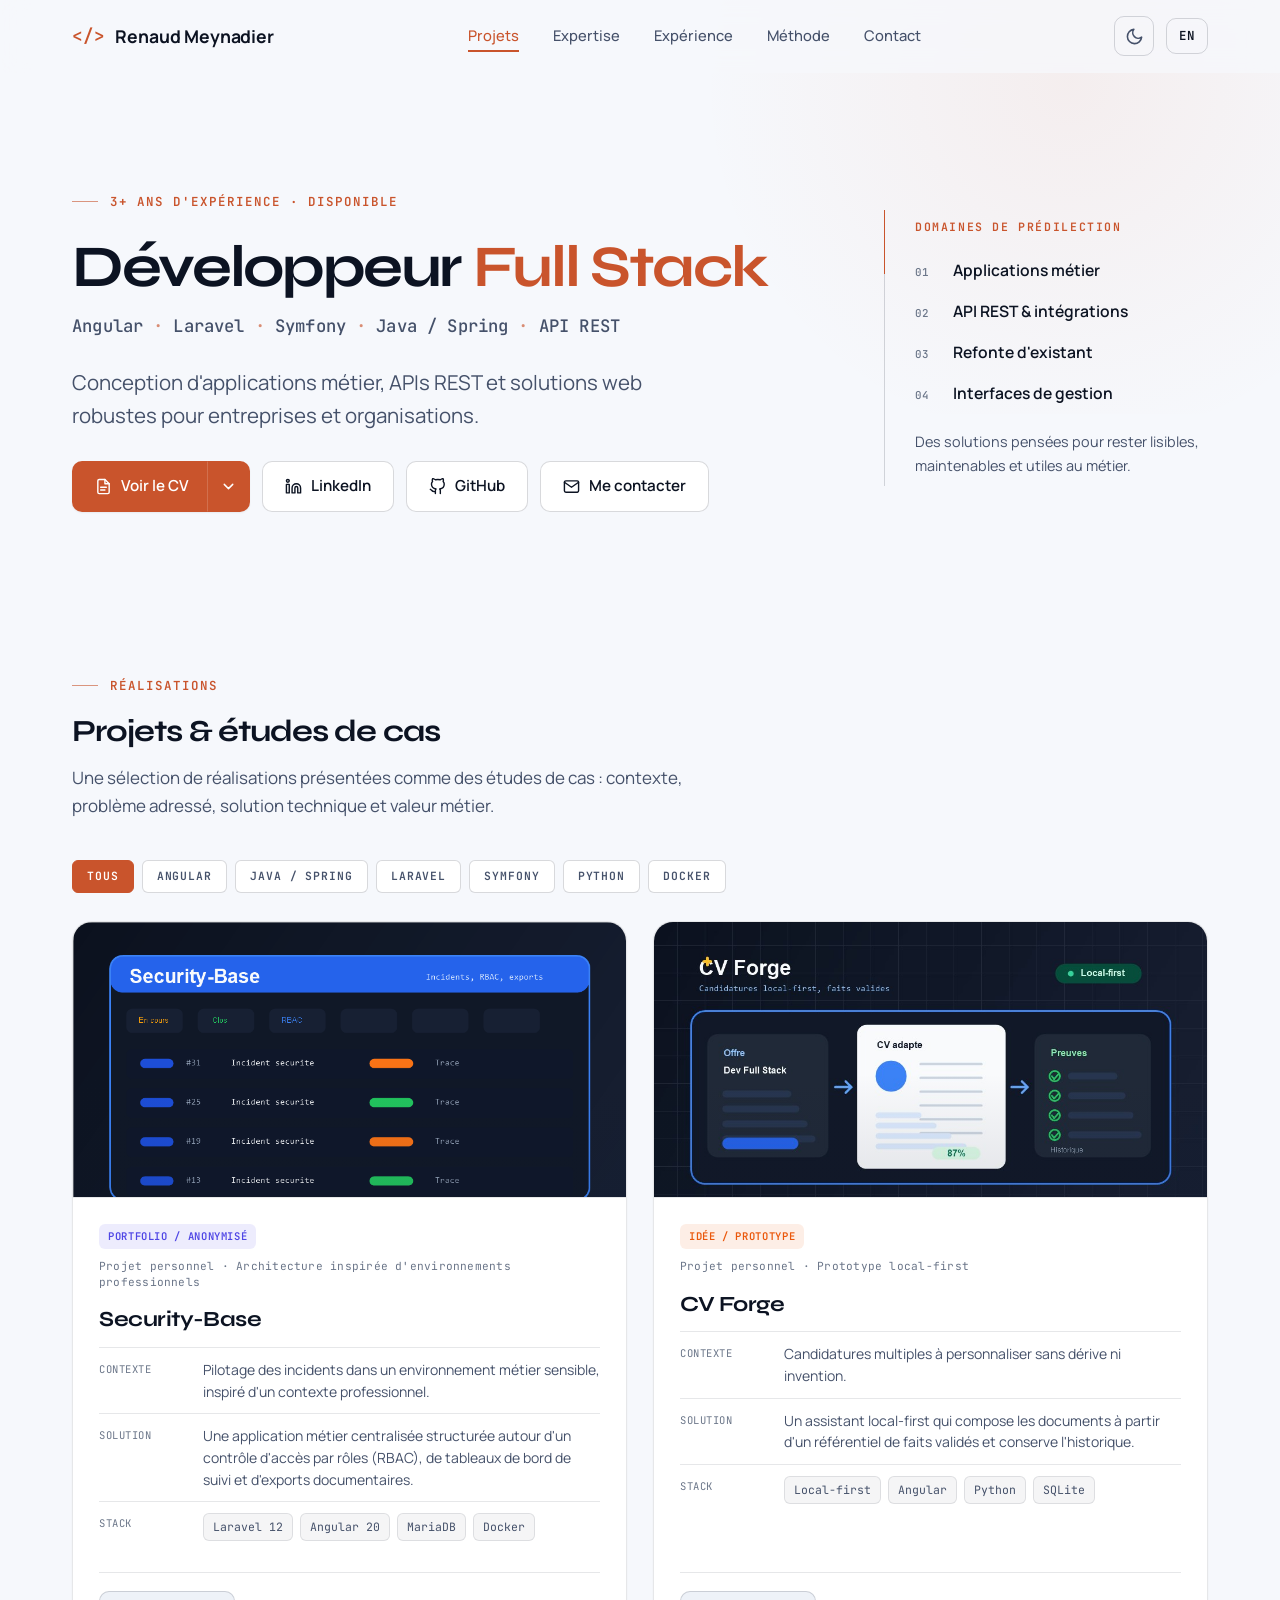
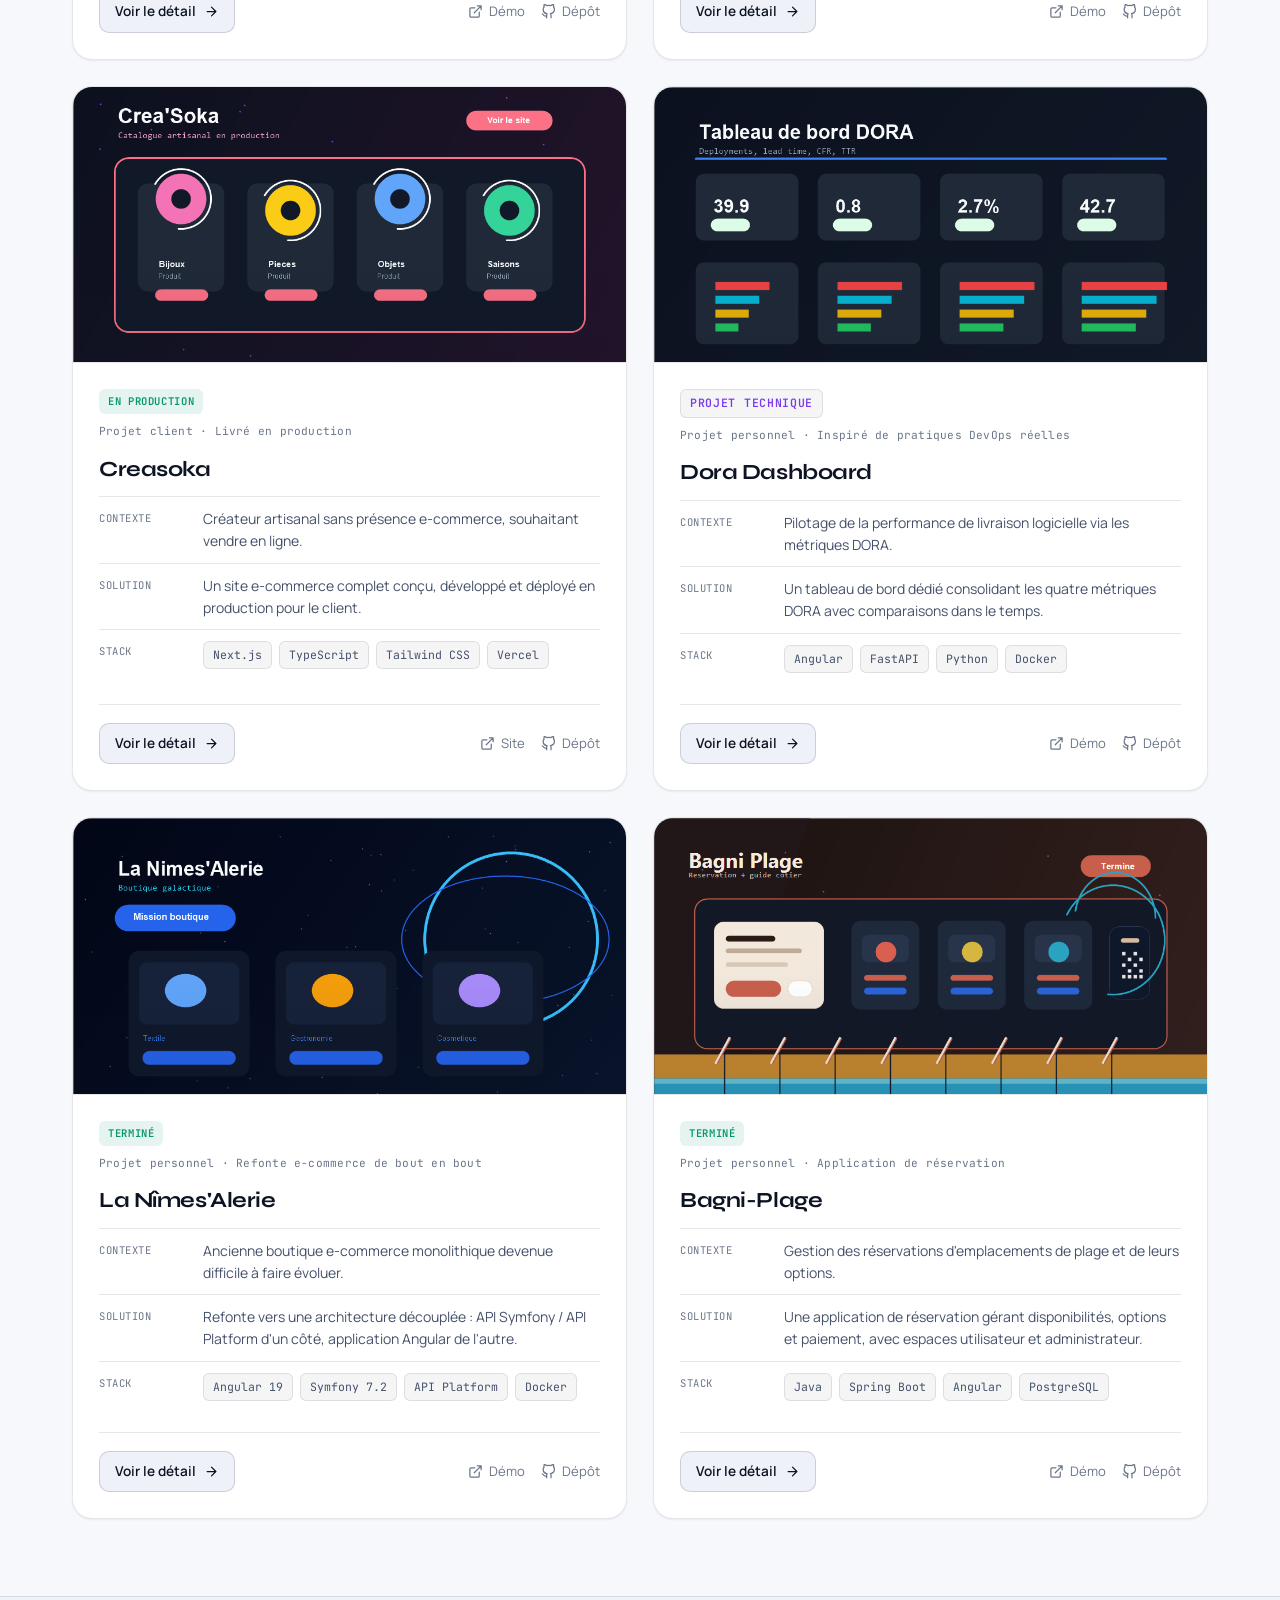
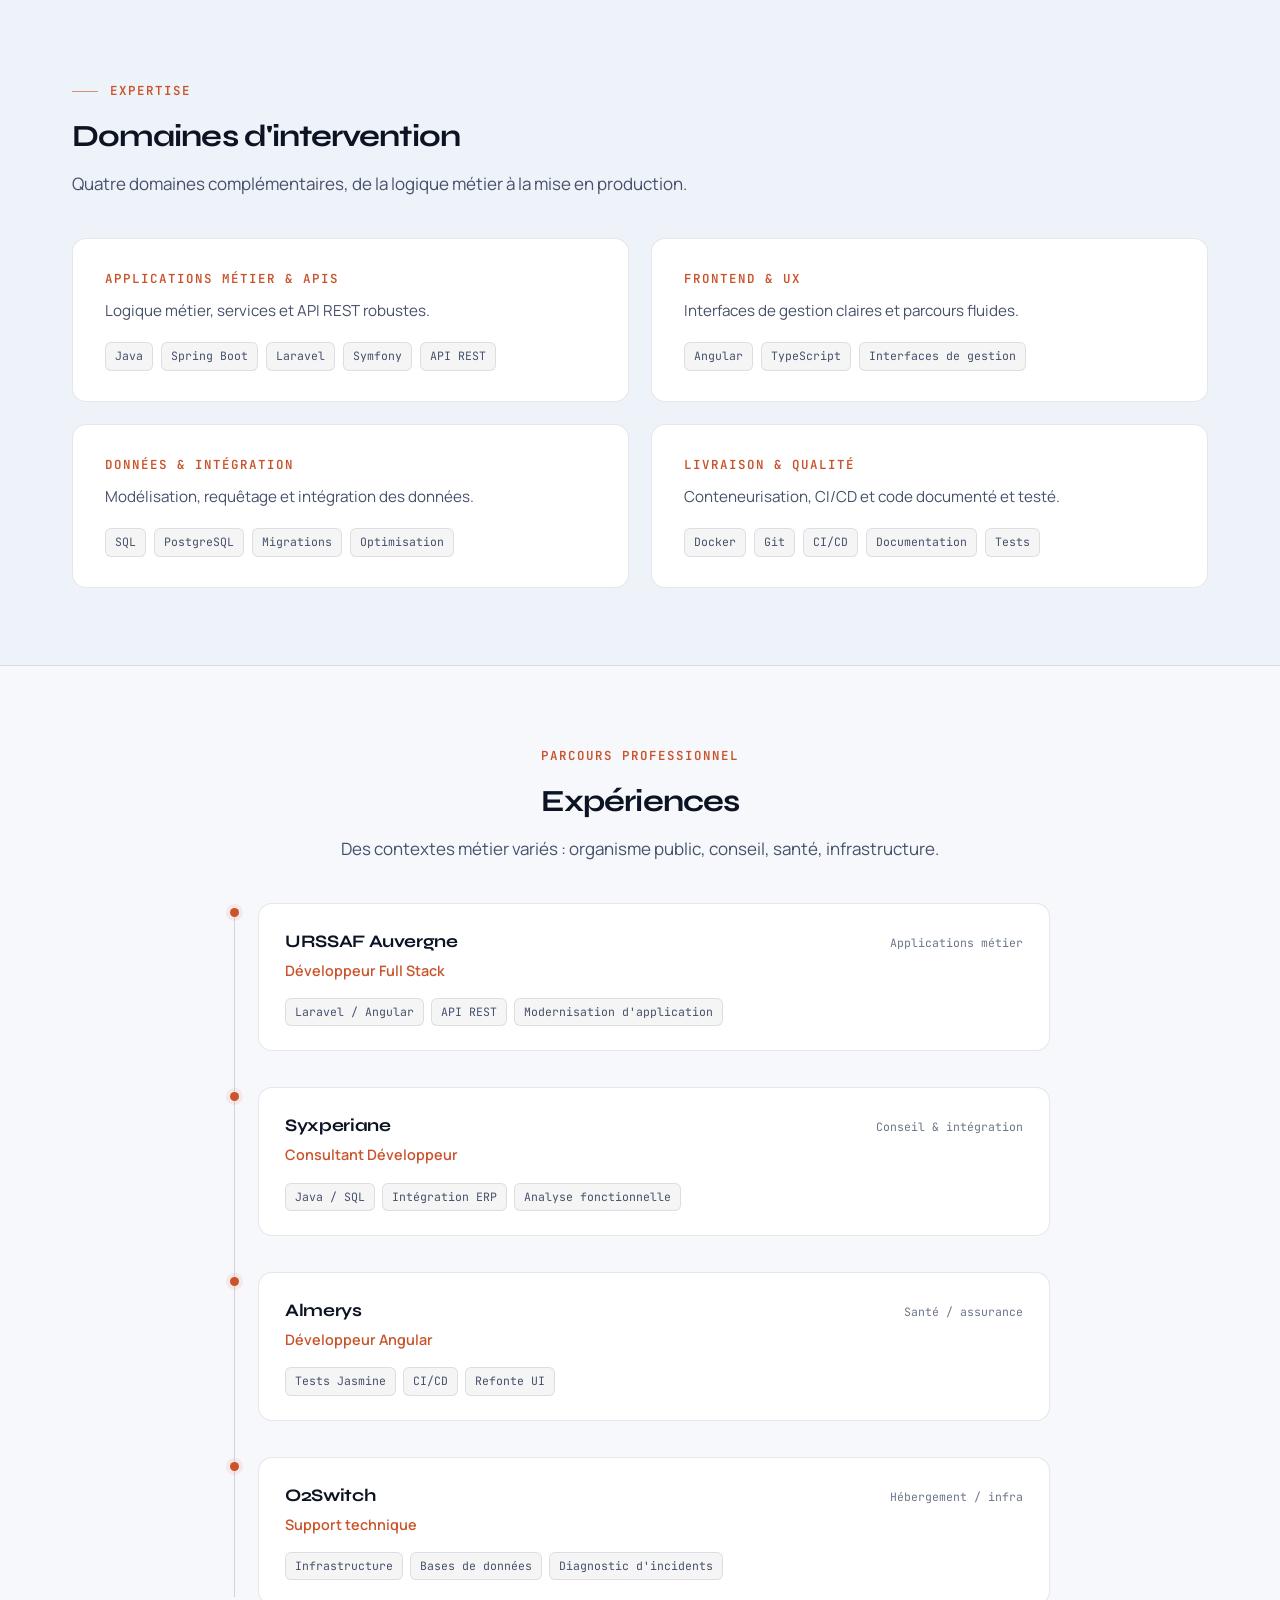
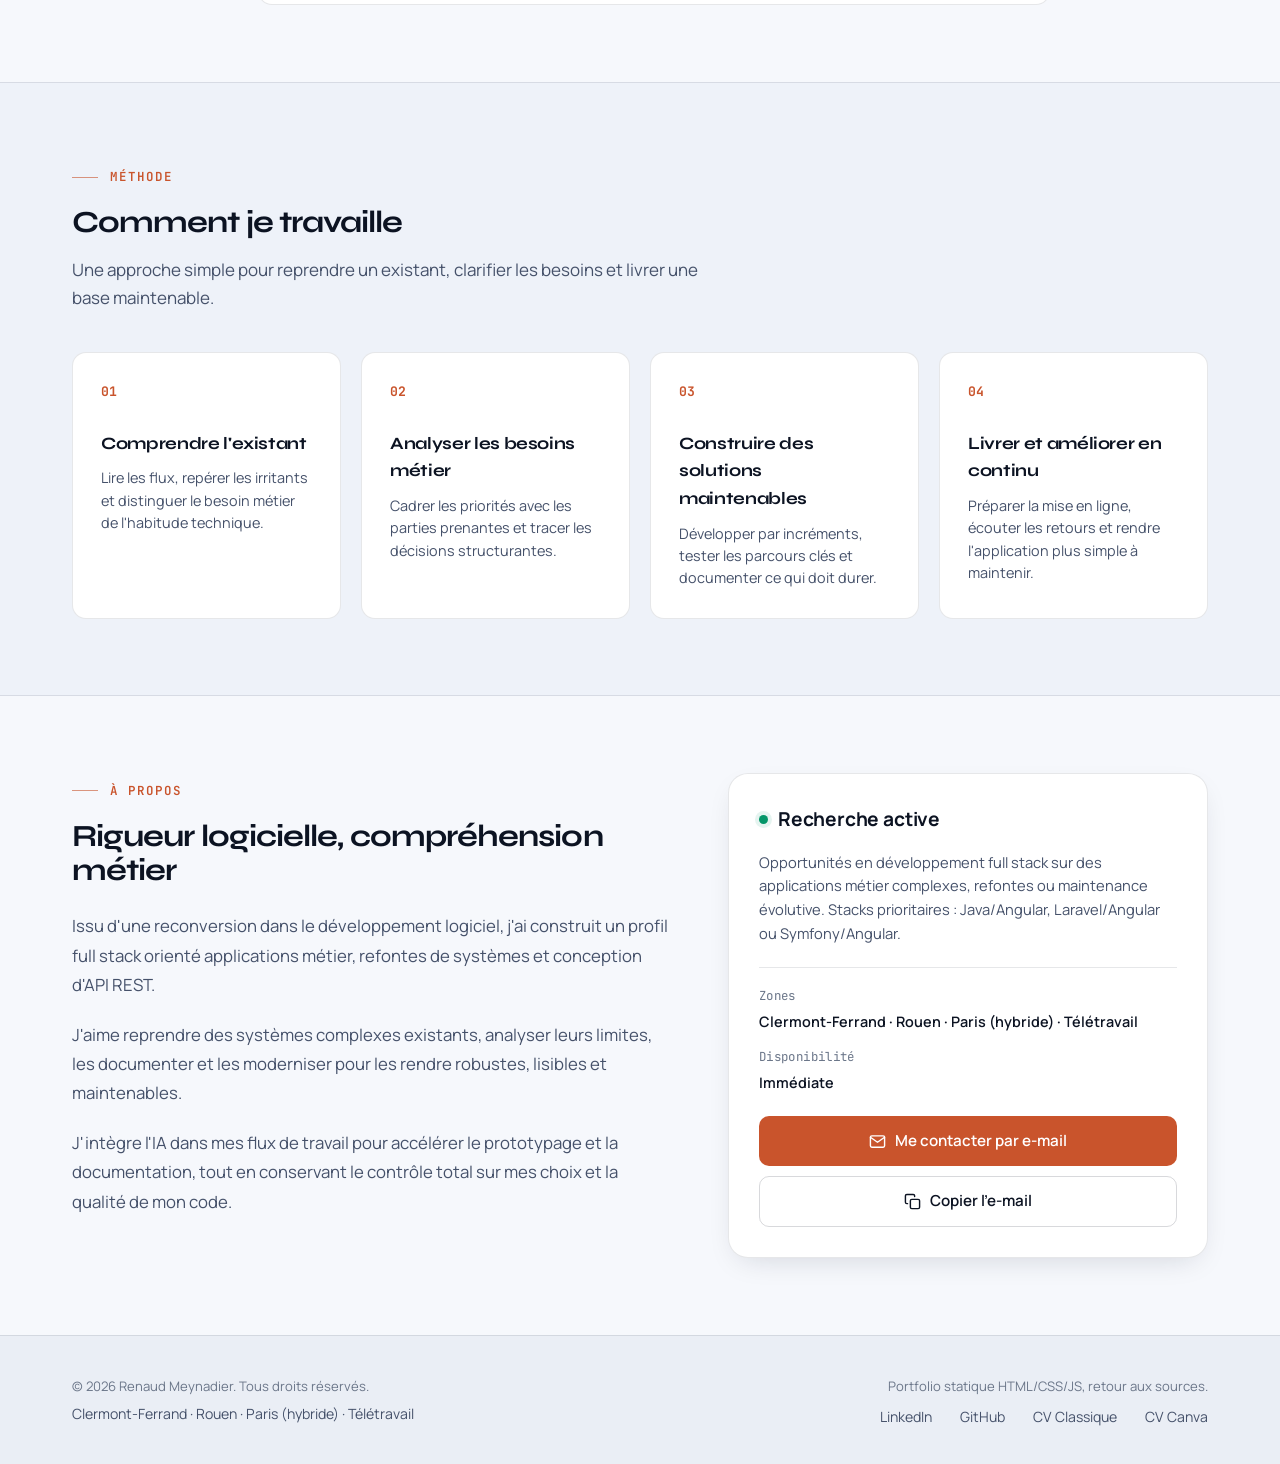
==== commit 342a93d6: "feat: add English language version, optimize font loading, and obfuscate email address in contact li" ====
--- a/index.html
+++ b/index.html
@@ -4,15 +4,15 @@
 <head>
   <meta charset="UTF-8">
   <meta name="viewport" content="width=device-width, initial-scale=1.0">
-  <title>Renaud Meynadier | Développeur Full Stack Java &amp; Angular</title>
+  <title>Renaud Meynadier | Développeur Full Stack</title>
   <meta name="description"
-    content="Développeur Full Stack Java & Angular. Conception d'applications métier, APIs REST et solutions web robustes pour entreprises et organisations.">
+    content="Développeur Full Stack. Conception d'applications métier, APIs REST et solutions web robustes pour entreprises et organisations.">
   <meta name="author" content="Renaud Meynadier">
 
   <!-- Open Graph -->
   <meta property="og:type" content="website">
   <meta property="og:url" content="https://www.renaudmeynadier.com/">
-  <meta property="og:title" content="Renaud Meynadier | Développeur Full Stack Java & Angular">
+  <meta property="og:title" content="Renaud Meynadier | Développeur Full Stack">
   <meta property="og:description"
     content="Conception d'applications métier, APIs REST et solutions web robustes pour entreprises et organisations.">
   <meta property="og:image" content="https://www.renaudmeynadier.com/assets/images/og-preview.png">
@@ -26,7 +26,7 @@
   <script>
     (function () {
       var s, light;
-      try { s = localStorage.getItem("rm-theme"); } catch (e) {}
+      try { s = localStorage.getItem("rm-theme"); } catch (e) { }
       light = s === "light" || (!s && matchMedia("(prefers-color-scheme: light)").matches);
       if (light) document.documentElement.classList.add("light-theme");
       var m = document.getElementById("meta-theme-color");
@@ -37,9 +37,14 @@
   <link rel="apple-touch-icon" href="/assets/images/favicon.png">
   <link rel="preconnect" href="https://fonts.googleapis.com">
   <link rel="preconnect" href="https://fonts.gstatic.com" crossorigin>
-  <link
-    href="https://fonts.googleapis.com/css2?family=Manrope:wght@400;500;600;700;800&family=Syne:wght@600;700;800&family=JetBrains+Mono:wght@400;500;600&display=swap"
-    rel="stylesheet">
+  <link rel="preload" as="style"
+    href="https://fonts.googleapis.com/css2?family=Manrope:wght@400;500;600;700;800&family=Syne:wght@600;700;800&family=JetBrains+Mono:wght@400;500;600&display=swap">
+  <link rel="stylesheet" media="print" onload="this.media='all'"
+    href="https://fonts.googleapis.com/css2?family=Manrope:wght@400;500;600;700;800&family=Syne:wght@600;700;800&family=JetBrains+Mono:wght@400;500;600&display=swap">
+  <noscript>
+    <link rel="stylesheet"
+      href="https://fonts.googleapis.com/css2?family=Manrope:wght@400;500;600;700;800&family=Syne:wght@600;700;800&family=JetBrains+Mono:wght@400;500;600&display=swap">
+  </noscript>
   <link rel="stylesheet" href="/style.css">
   <script type="application/ld+json">
   {
@@ -50,7 +55,6 @@
         "@id": "https://www.renaudmeynadier.com/#person",
         "name": "Renaud Meynadier",
         "jobTitle": "Développeur Full Stack",
-        "email": "meynadier.renaud@gmail.com",
         "url": "https://www.renaudmeynadier.com/",
         "sameAs": [
           "https://www.linkedin.com/in/renaud-m-063",
@@ -67,7 +71,7 @@
         "@type": "WebSite",
         "@id": "https://www.renaudmeynadier.com/#website",
         "url": "https://www.renaudmeynadier.com/",
-        "name": "Renaud Meynadier | Développeur Full Stack Java & Angular",
+        "name": "Renaud Meynadier | Développeur Full Stack",
         "author": { "@id": "https://www.renaudmeynadier.com/#person" },
         "inLanguage": "fr-FR"
       }
@@ -223,7 +227,7 @@
               <div class="avail-item"><span class="k">Disponibilité</span><span class="v">Immédiate</span></div>
             </div>
             <div class="avail-actions">
-              <a class="btn btn-primary btn-block" href="mailto:meynadier.renaud@gmail.com" data-icon="mail">Me
+              <a class="btn btn-primary btn-block" id="email-link" href="#contact" data-icon="mail">Me
                 contacter par e-mail</a>
               <button class="btn btn-outline btn-block" id="copy-email" data-icon="copy">Copier l'e-mail</button>
             </div>
--- a/style.css
+++ b/style.css
@@ -787,10 +787,19 @@
 
 .pcard-thumb {
     aspect-ratio: 16 / 8;
-    background-size: cover;
-    background-position: center top;
     border-bottom: 1px solid var(--line);
     position: relative;
+    overflow: hidden;
+}
+
+.pcard-thumb img {
+    position: absolute;
+    inset: 0;
+    width: 100%;
+    height: 100%;
+    object-fit: cover;
+    object-position: center top;
+    display: block;
 }
 
 .pcard-thumb::after {
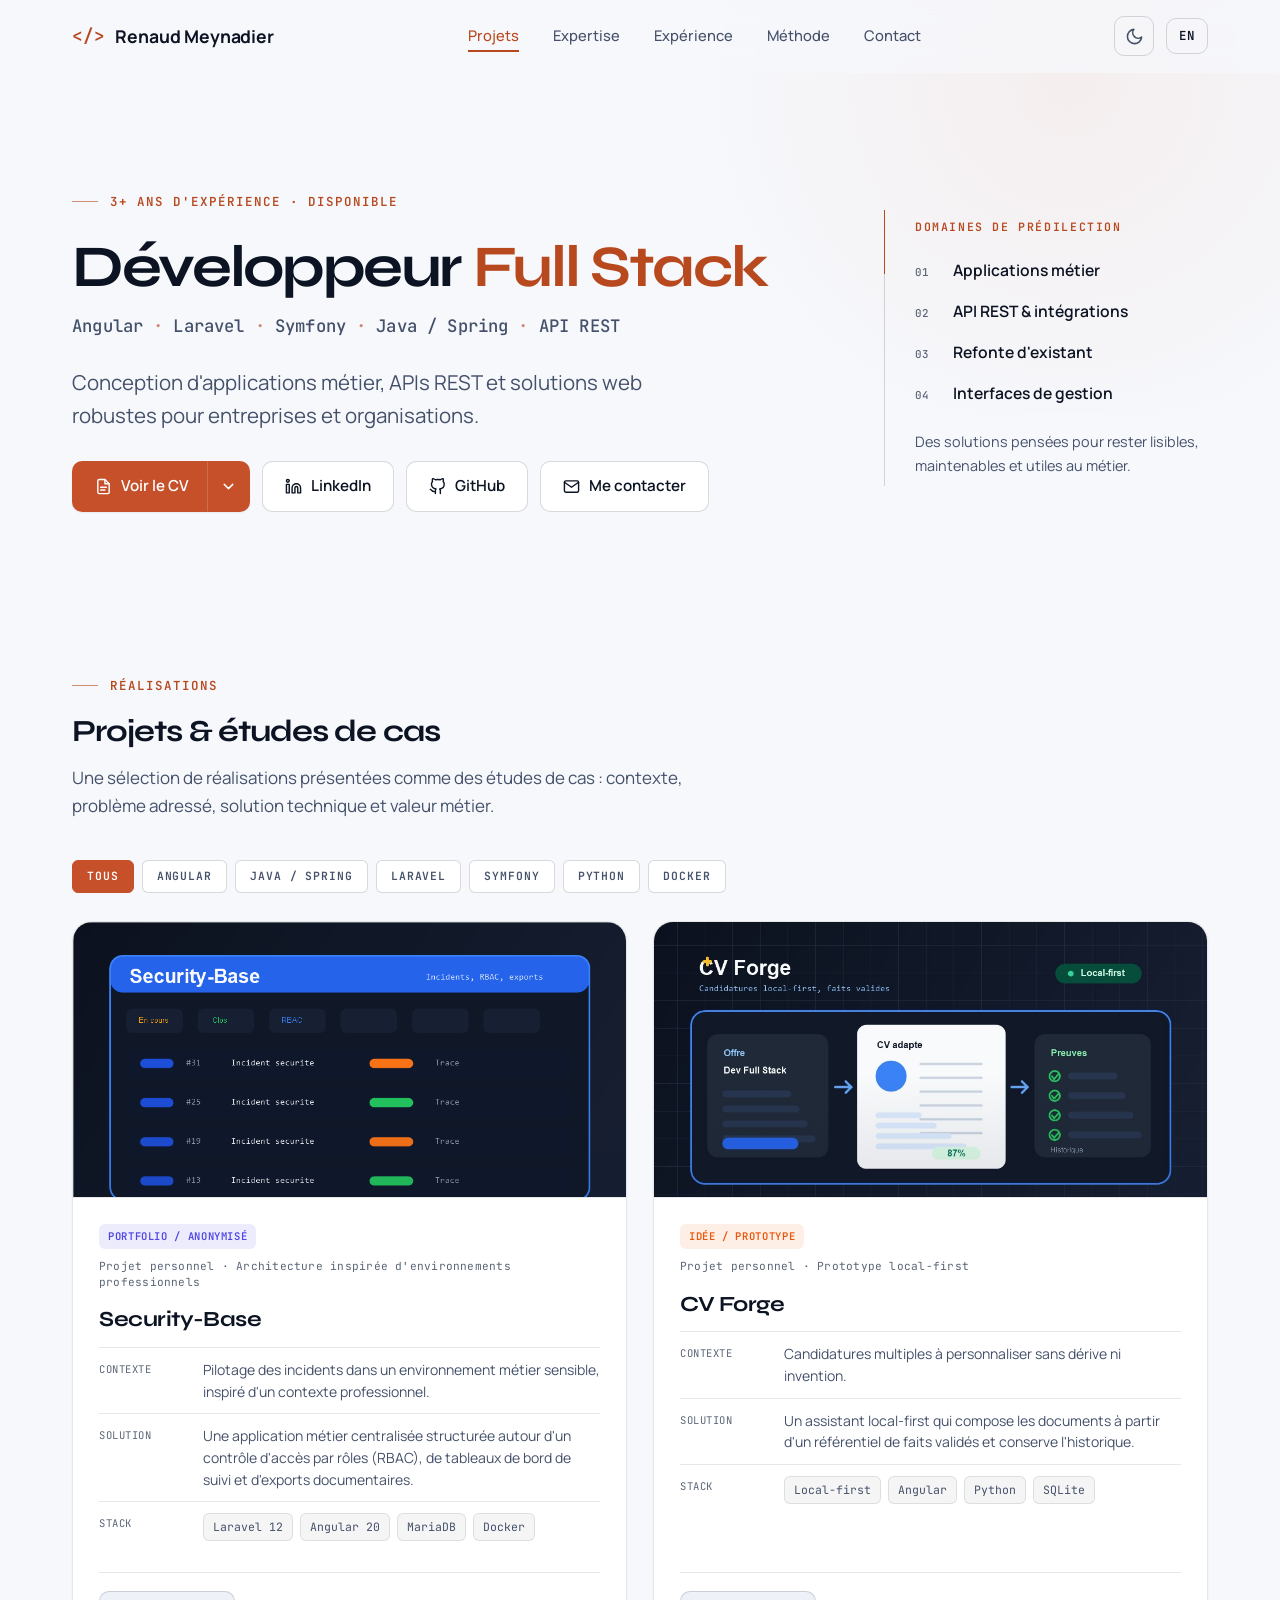
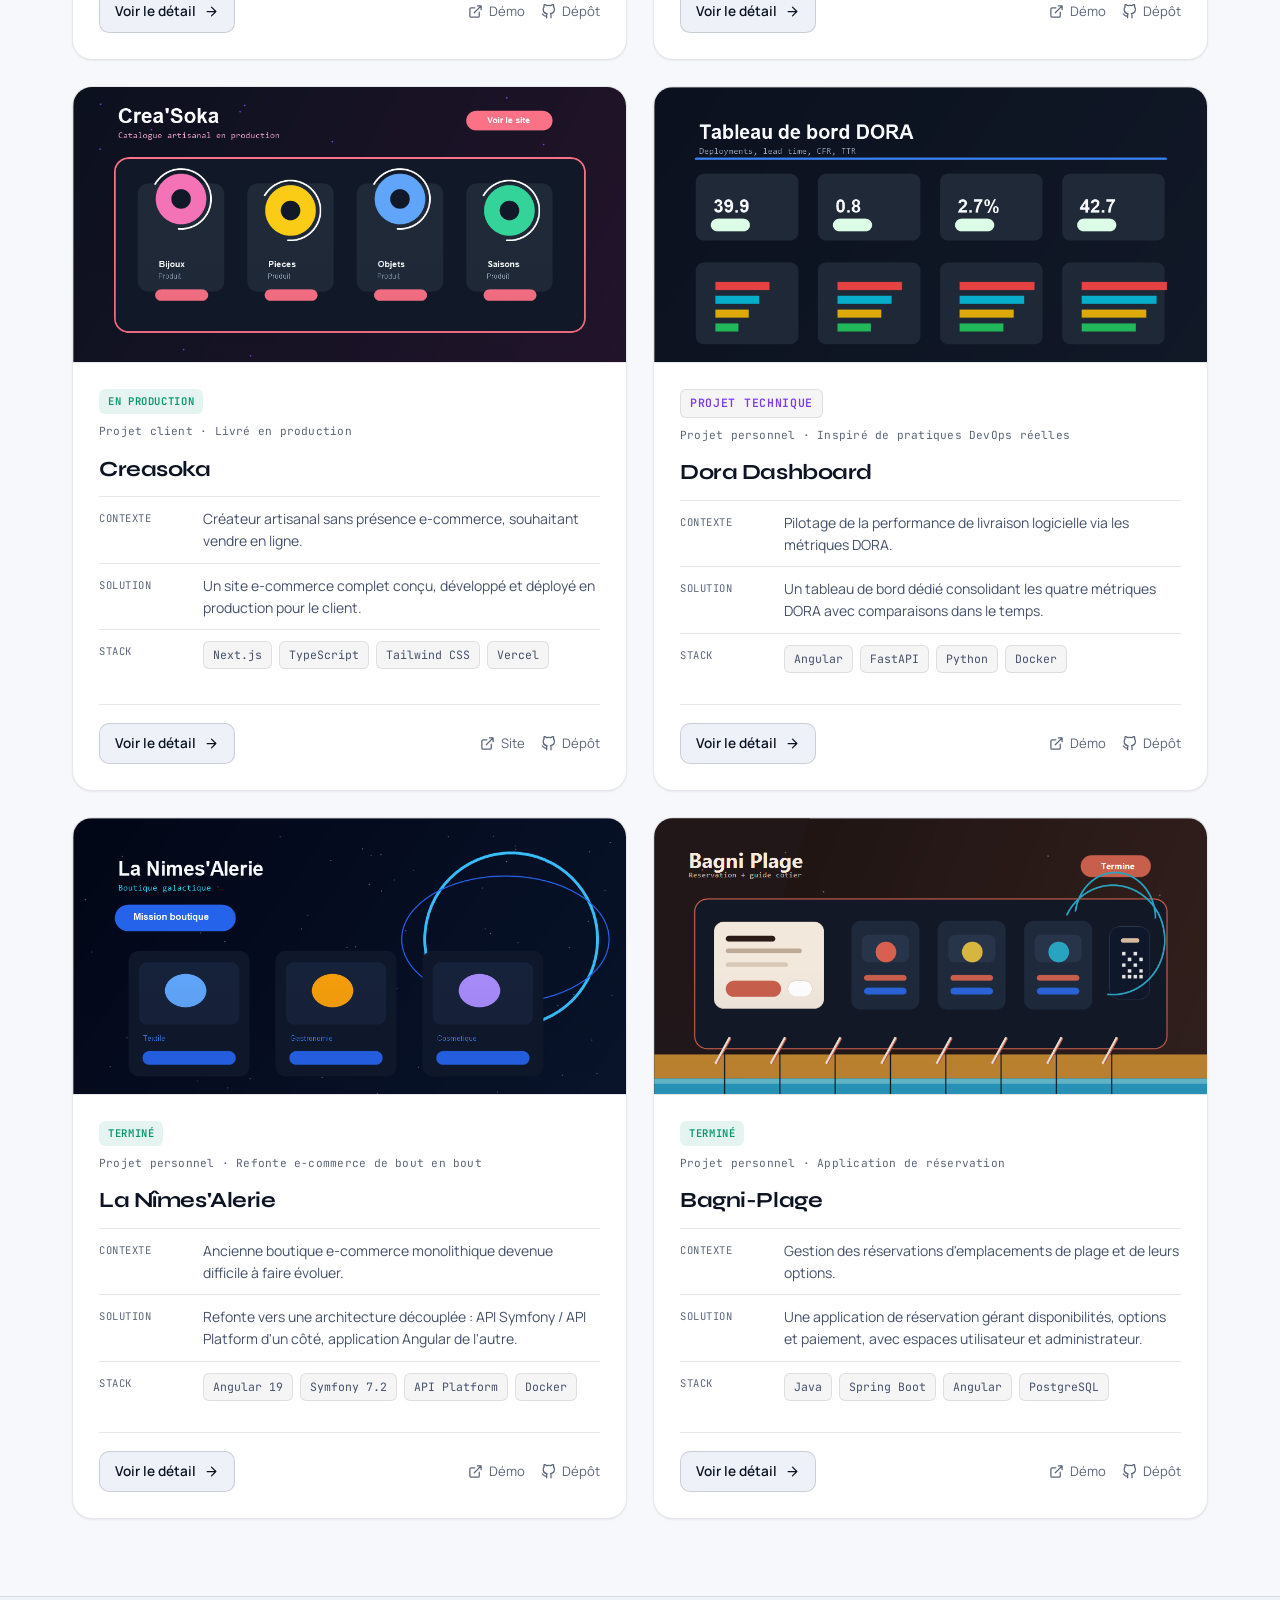
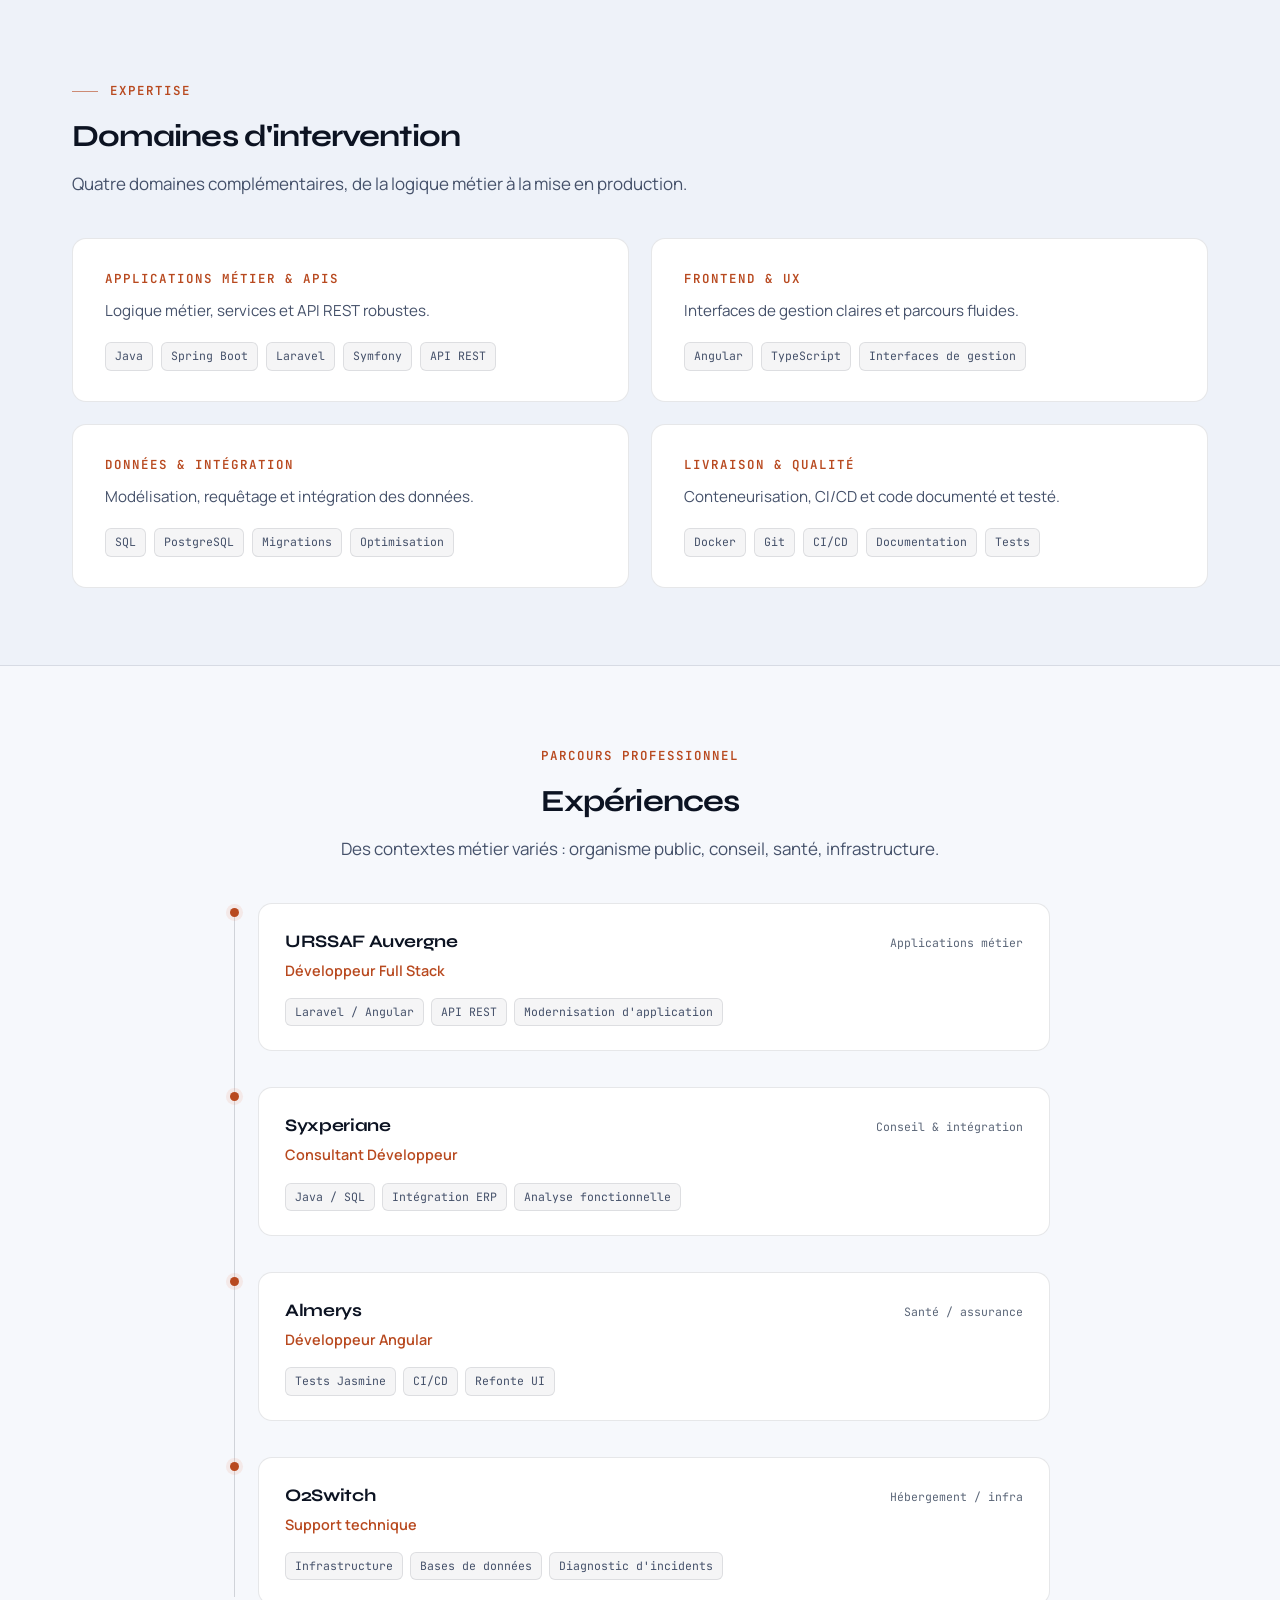
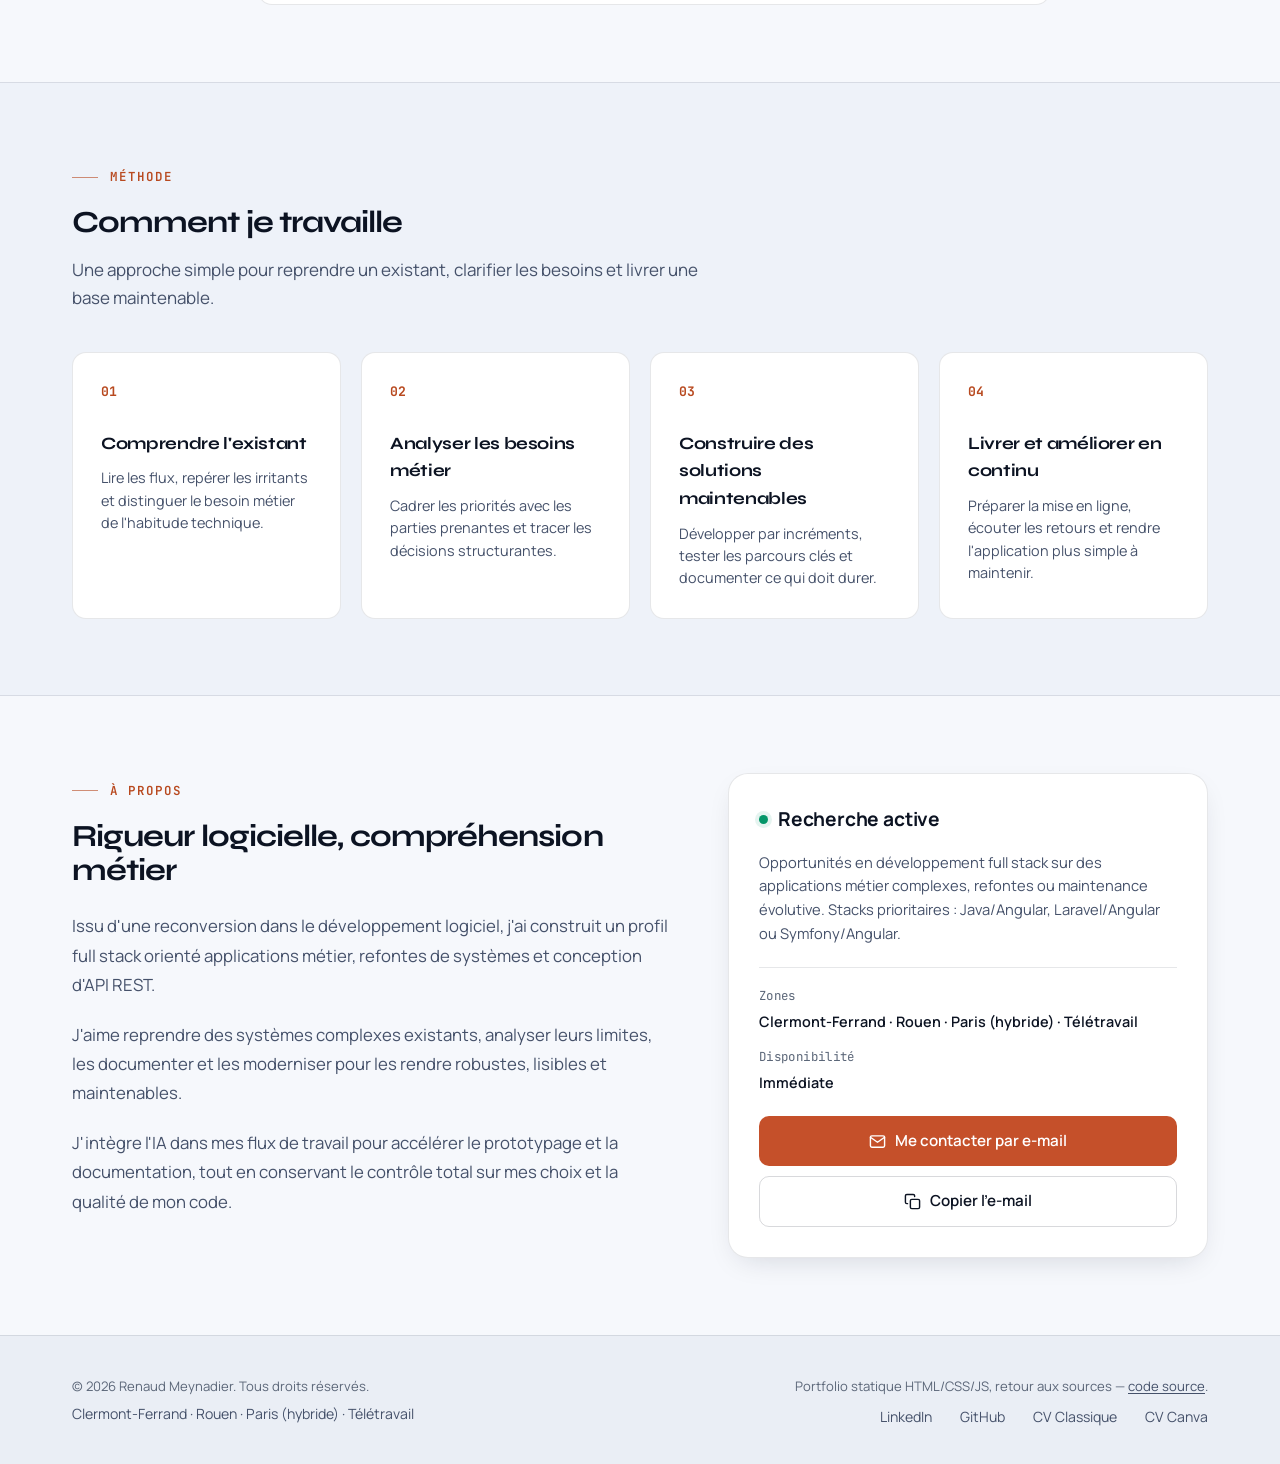
==== commit 965d72c7: "feat: add CVForge-lite project, create new project and language pages, and update site styles" ====
--- a/index.html
+++ b/index.html
@@ -247,7 +247,7 @@
           <p class="footer-loc">Clermont-Ferrand · Rouen · Paris (hybride) · Télétravail</p>
         </div>
         <div class="footer-right">
-          <p class="footer-meta">Portfolio statique HTML/CSS/JS, retour aux sources.</p>
+          <p class="footer-meta">Portfolio statique HTML/CSS/JS, retour aux sources &mdash; <a href="https://github.com/Ninewashburn/Ninewashburn.github.io" target="_blank" rel="noopener">code source</a>.</p>
           <nav class="footer-nav">
             <a href="https://www.linkedin.com/in/renaud-m-063" target="_blank" rel="noopener">LinkedIn</a>
             <a href="https://github.com/Ninewashburn" target="_blank" rel="noopener">GitHub</a>
--- a/style.css
+++ b/style.css
@@ -63,12 +63,15 @@
     --bg-footer: var(--ink-950);
     --fg-1: #f5f8fc;
     --fg-2: #aab4c5;
-    --fg-3: #6b7689;
+    --fg-3: #828ca0;
     --accent: #e0683c;
     --accent-hover: #c9542c;
     --accent-fg: #ffffff;
     --accent-soft: rgba(224, 104, 60, 0.12);
     --on-accent-quiet: rgba(255, 255, 255, 0.16);
+    /* Orange assombri : fond plein sous texte blanc, pour contraste AA (4.65:1) */
+    --accent-btn: #c5502a;
+    --accent-btn-hover: #b0481f;
     --line: rgba(148, 163, 184, 0.12);
     --line-strong: rgba(148, 163, 184, 0.20);
 }
@@ -83,9 +86,9 @@
     --bg-footer: #eaeef5;
     --fg-1: #0c1322;
     --fg-2: #45516a;
-    --fg-3: #6b7689;
-    --accent: #c9542c;
-    --accent-hover: #a8431f;
+    --fg-3: #5b6678;
+    --accent: #b8491f;
+    --accent-hover: #9c3d18;
     --accent-soft: rgba(224, 104, 60, 0.10);
     --line: rgba(15, 23, 42, 0.10);
     --line-strong: rgba(15, 23, 42, 0.16);
@@ -178,7 +181,7 @@
     padding: 10px 20px;
     font-size: 0.9rem;
     font-weight: 600;
-    background: var(--accent);
+    background: var(--accent-btn);
     color: var(--accent-fg);
     border-radius: var(--radius-sm);
     outline: none;
@@ -286,12 +289,12 @@
 }
 
 .btn-primary {
-    background: var(--accent);
+    background: var(--accent-btn);
     color: var(--accent-fg);
 }
 
 .btn-primary:hover {
-    background: var(--accent-hover);
+    background: var(--accent-btn-hover);
     transform: translateY(-2px);
     box-shadow: var(--shadow-md);
 }
@@ -1025,8 +1028,8 @@
 }
 
 .filter-btn[aria-pressed="true"] {
-    background: var(--accent);
-    border-color: var(--accent);
+    background: var(--accent-btn);
+    border-color: var(--accent-btn);
     color: var(--accent-fg);
 }
 
@@ -1511,6 +1514,18 @@
     font-size: 0.82rem;
     line-height: 1.55;
     color: var(--fg-3);
+}
+
+.footer-meta a {
+    color: var(--fg-2);
+    text-decoration: underline;
+    text-underline-offset: 2px;
+    text-decoration-thickness: 1px;
+    transition: var(--transition);
+}
+
+.footer-meta a:hover {
+    color: var(--accent);
 }
 
 .footer-loc {
@@ -1693,7 +1708,7 @@
     align-items: center;
     justify-content: center;
     color: var(--accent-fg);
-    background: var(--accent);
+    background: var(--accent-btn);
     border: none;
     border-radius: var(--radius-full);
     box-shadow: var(--shadow-lg);
@@ -1711,7 +1726,7 @@
 }
 
 .back-to-top:hover {
-    background: var(--accent-hover);
+    background: var(--accent-btn-hover);
     transform: translateY(-2px) scale(1);
 }
 
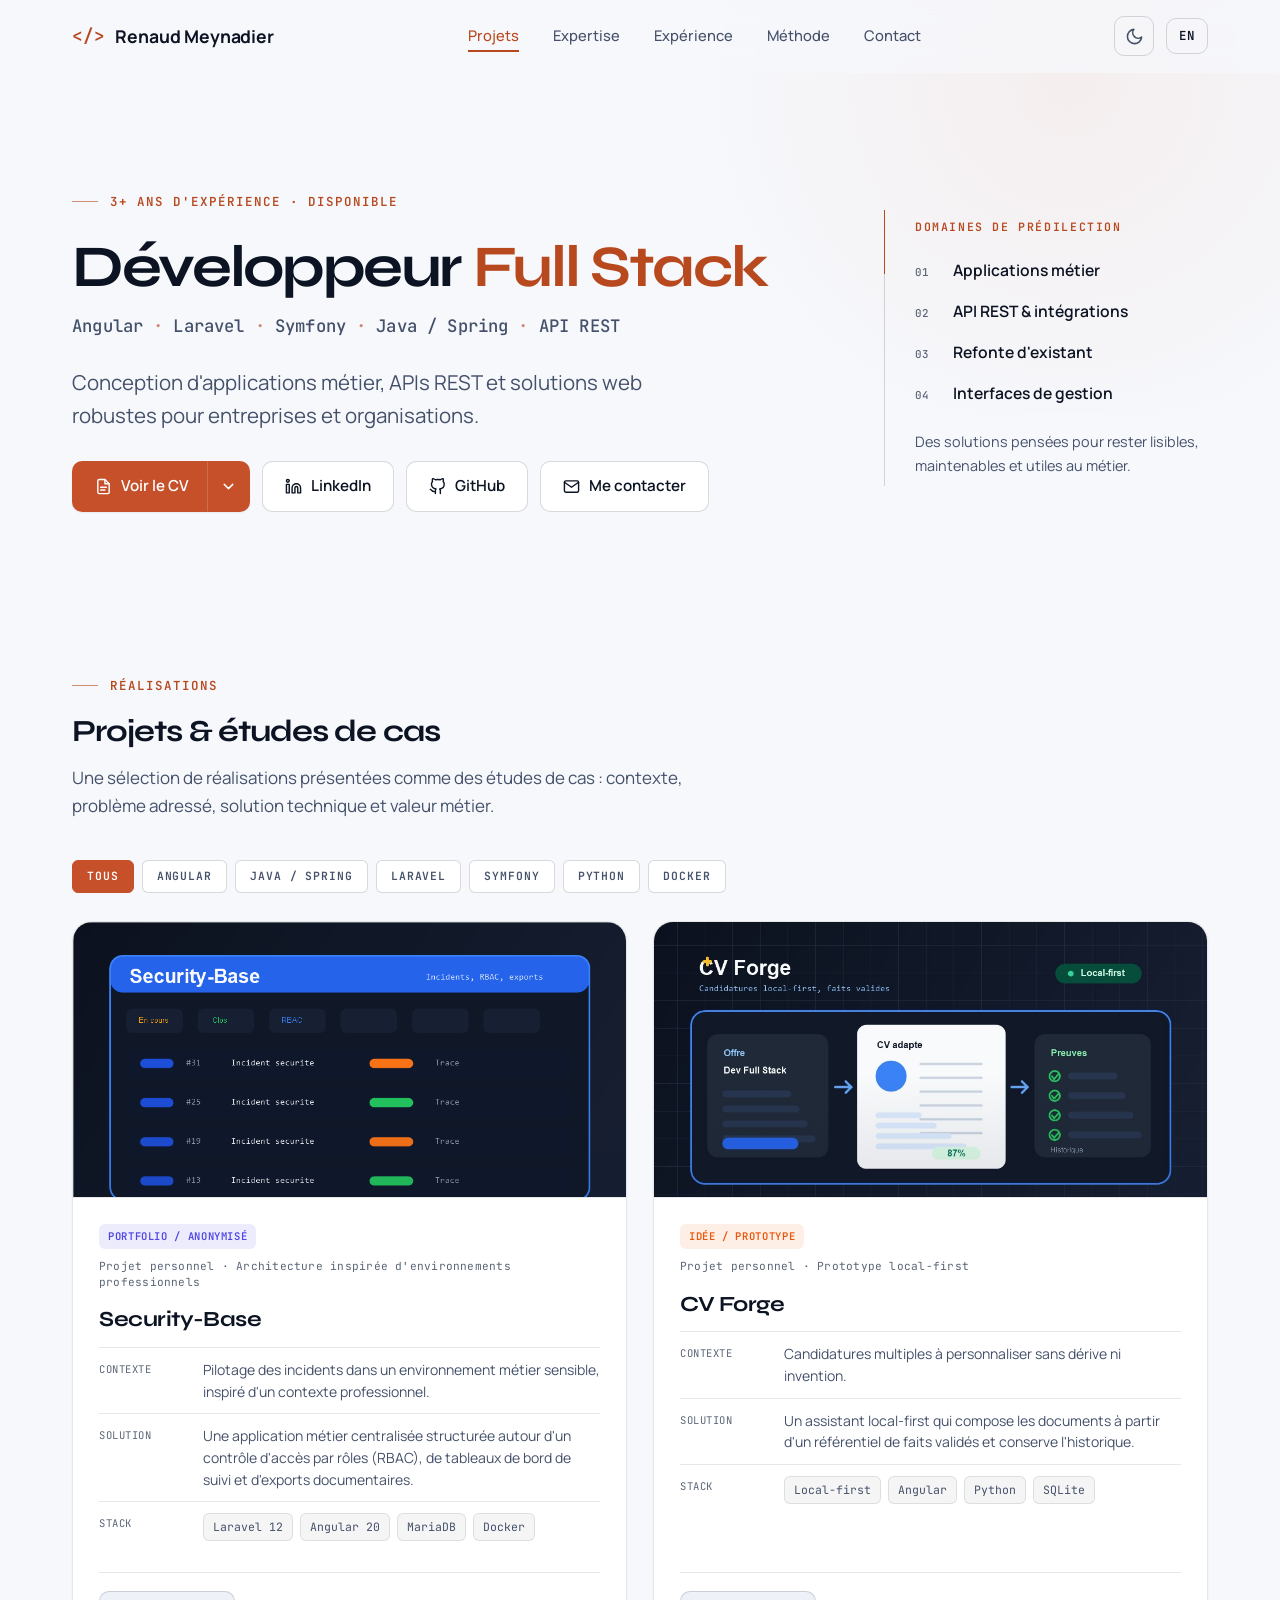
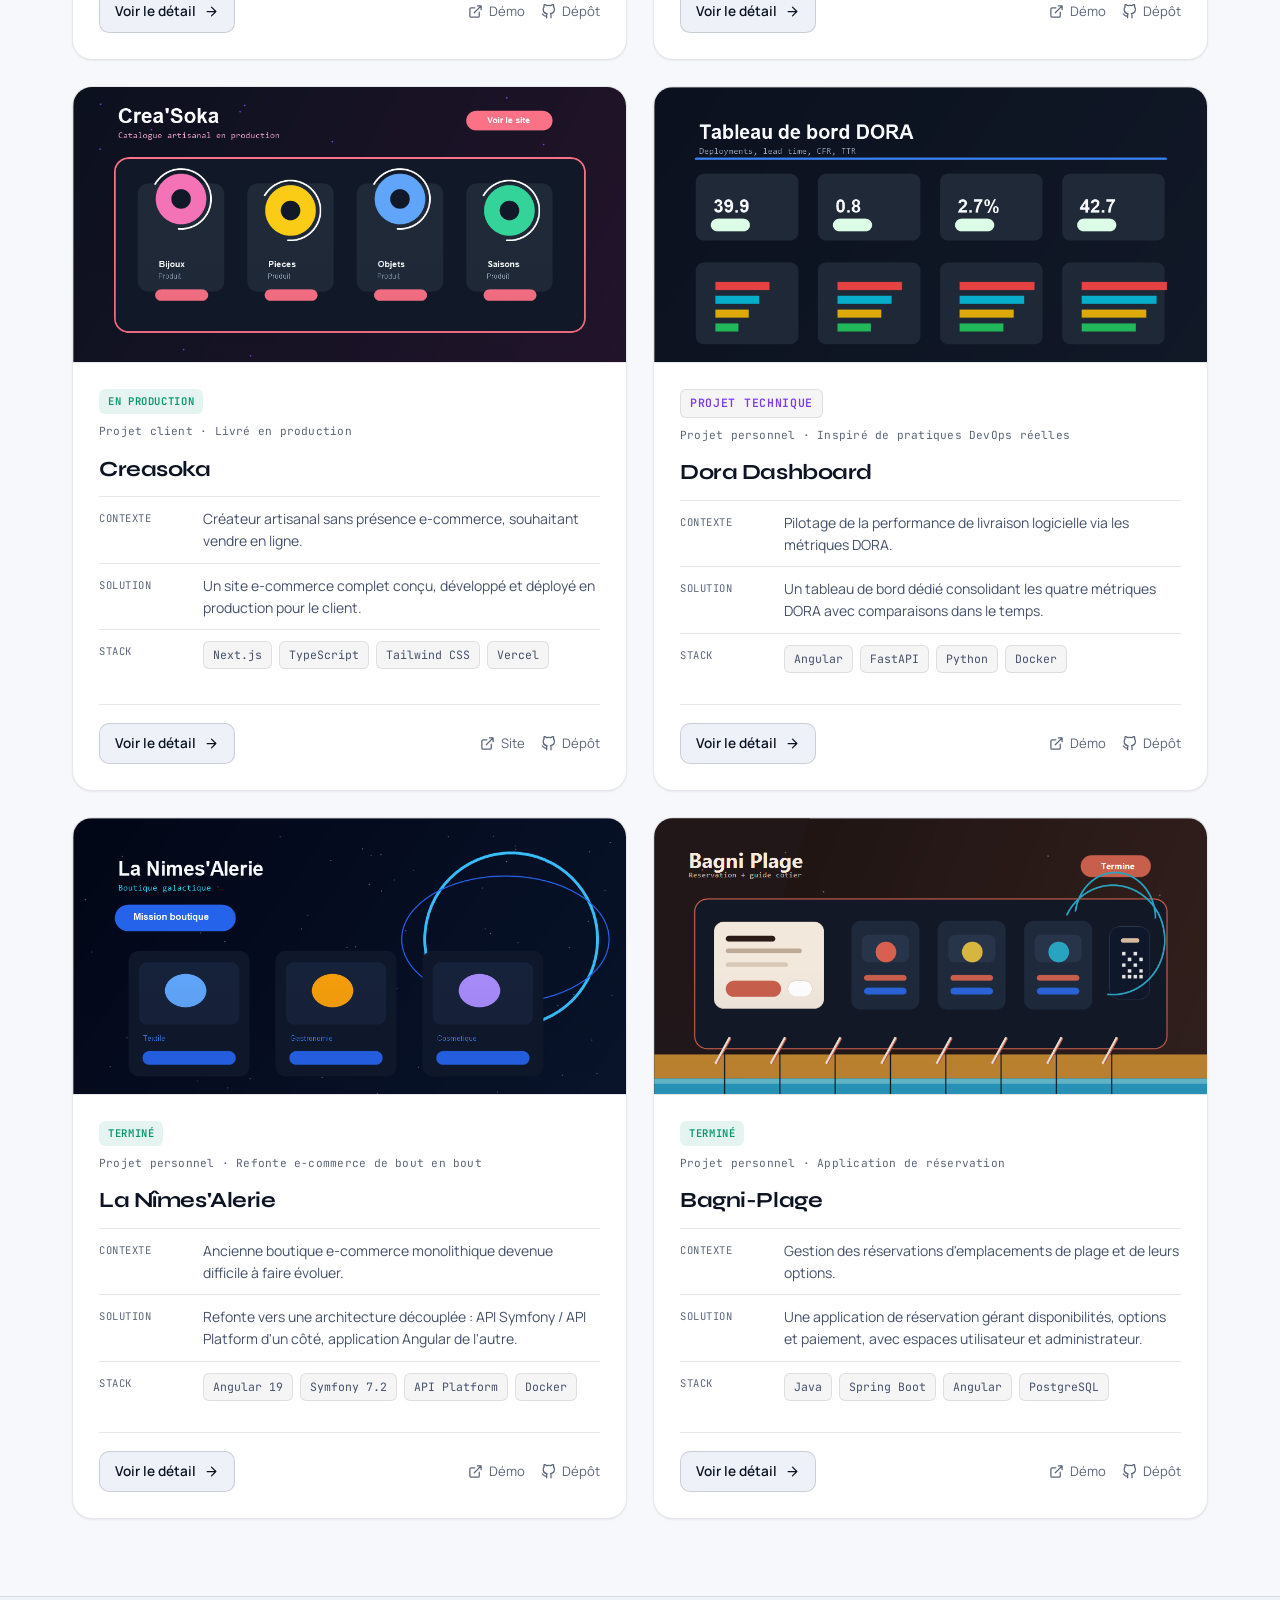
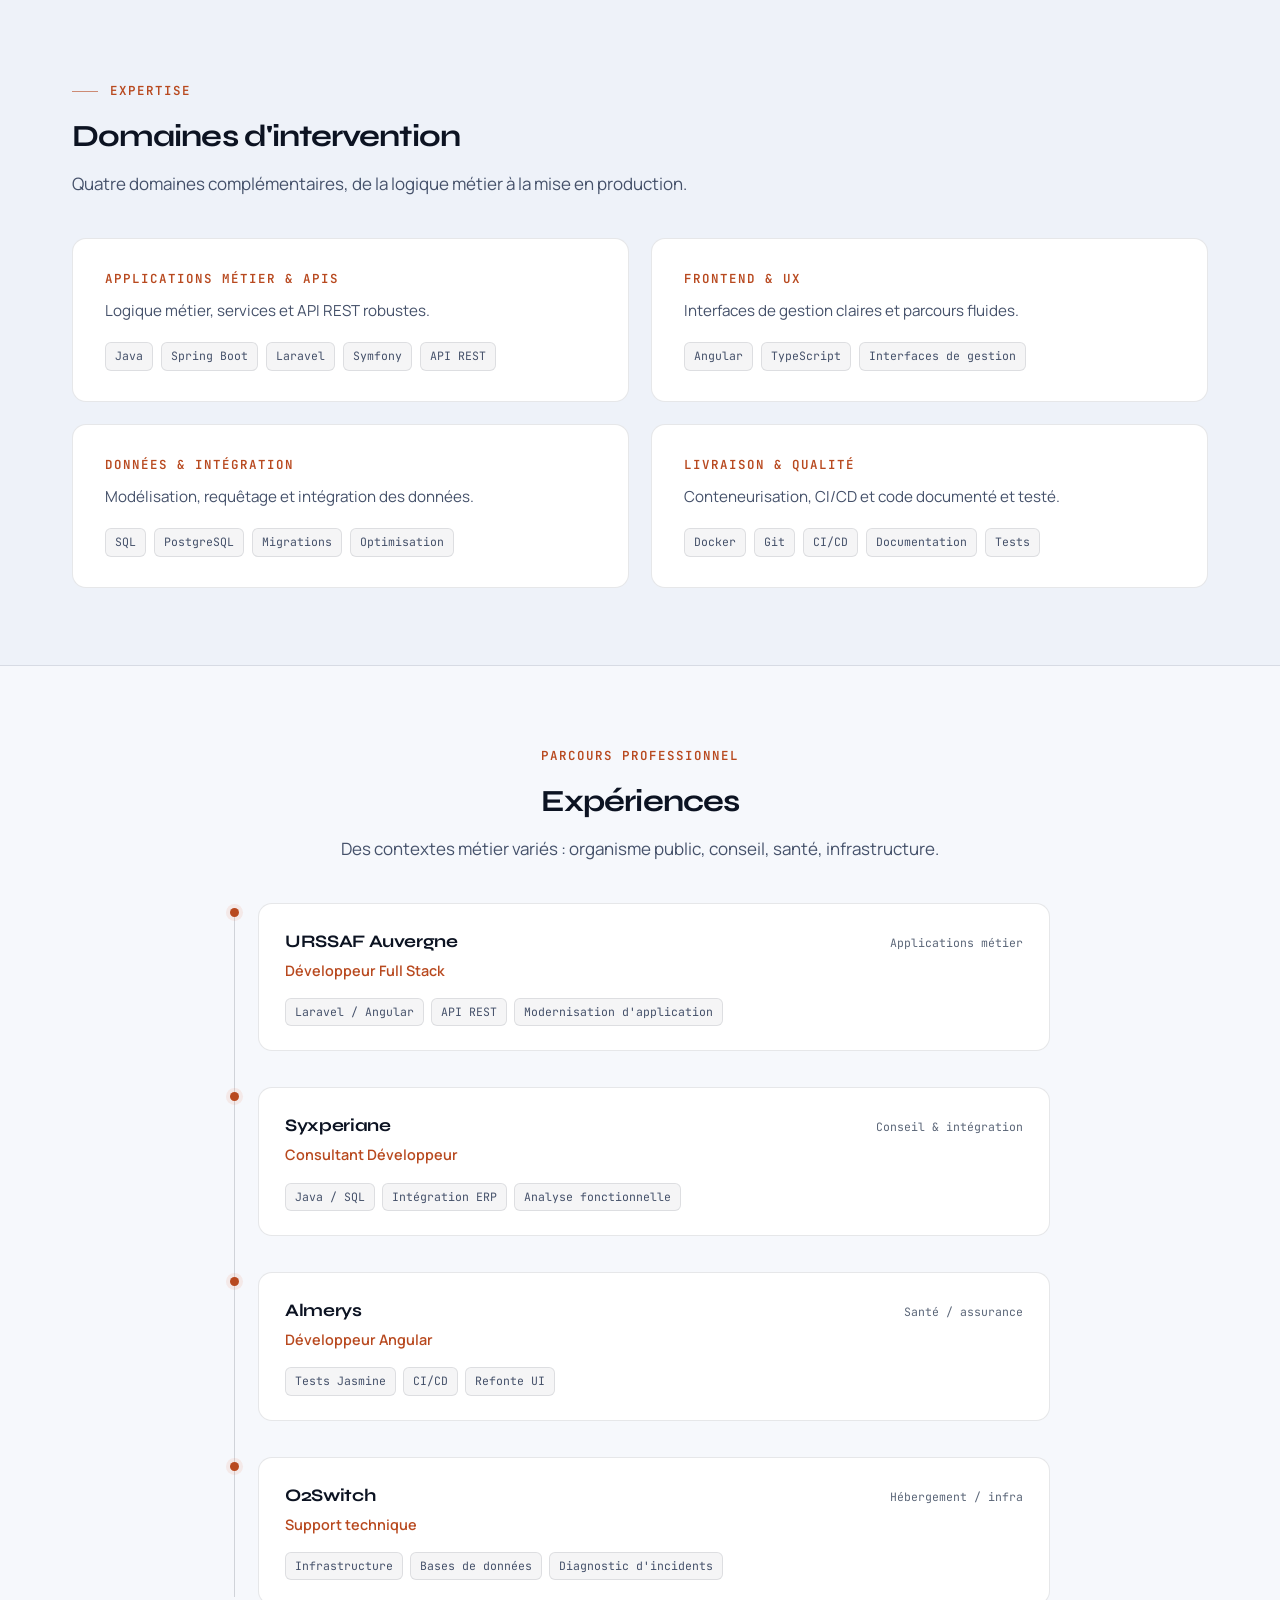
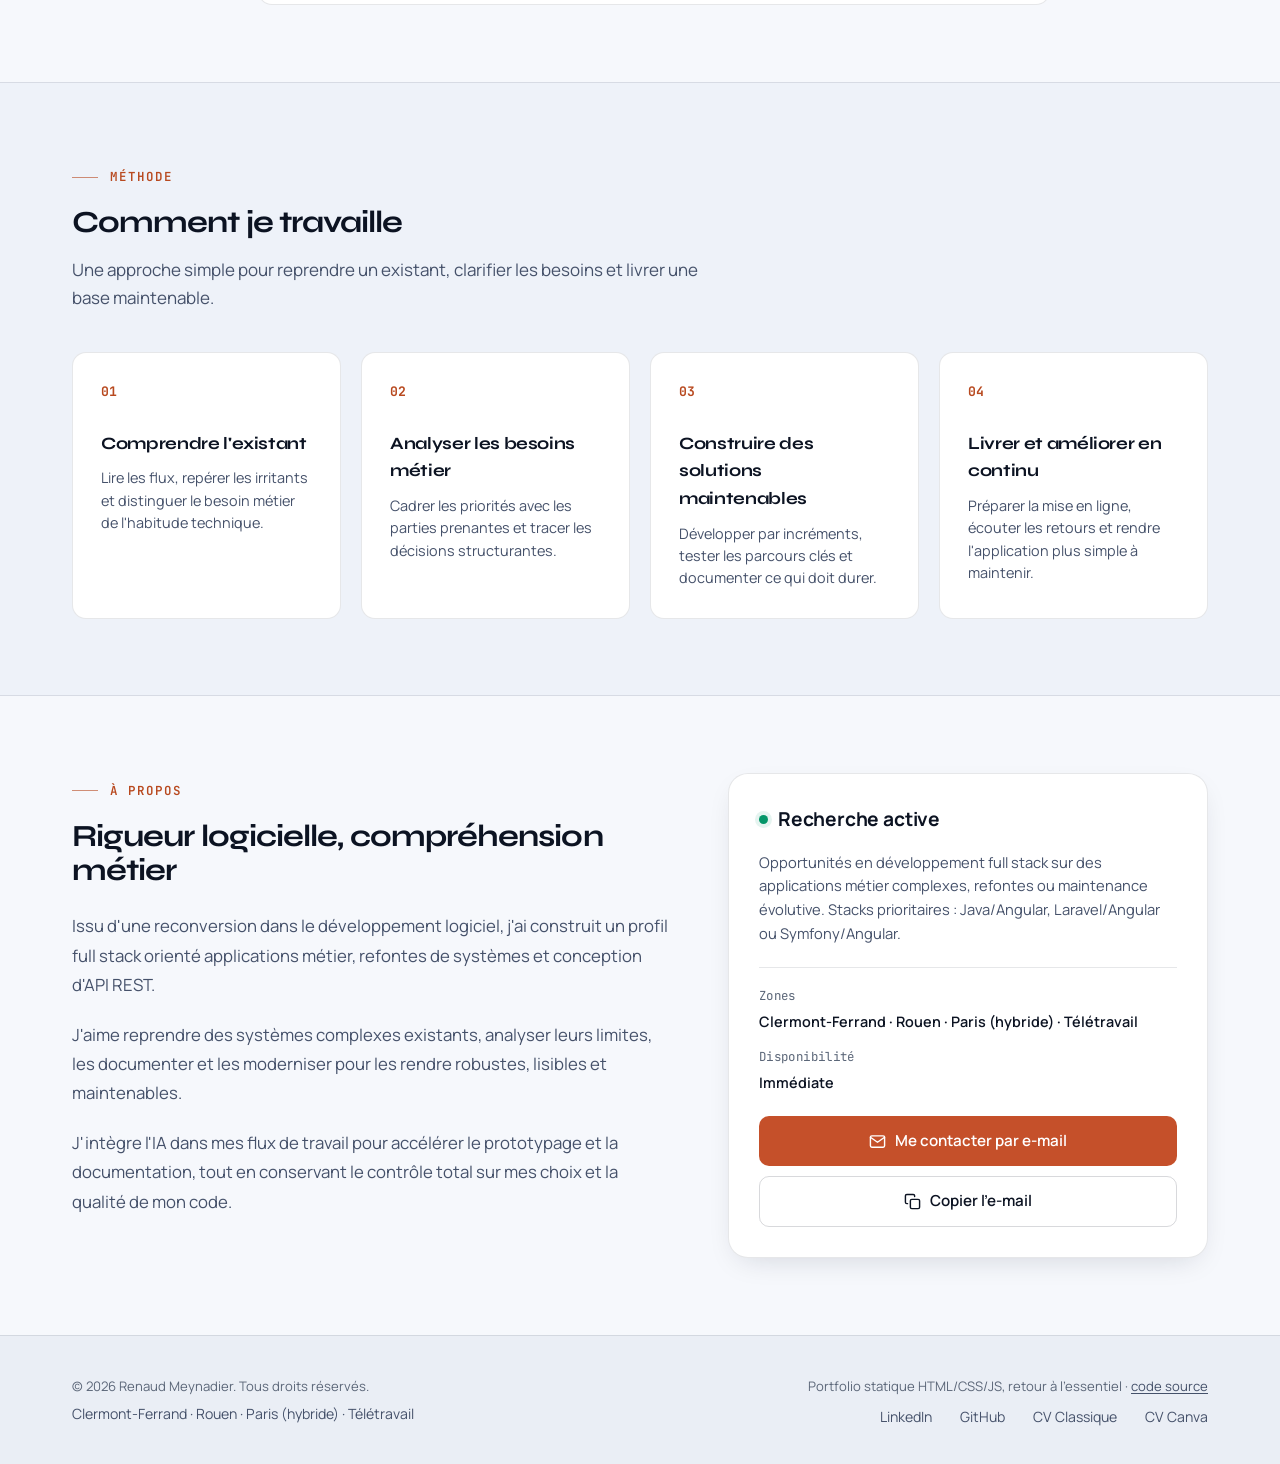
==== commit 5805c696: "feat: add English language support by creating index.html in the en/ directory" ====
--- a/index.html
+++ b/index.html
@@ -247,7 +247,7 @@
           <p class="footer-loc">Clermont-Ferrand · Rouen · Paris (hybride) · Télétravail</p>
         </div>
         <div class="footer-right">
-          <p class="footer-meta">Portfolio statique HTML/CSS/JS, retour aux sources &mdash; <a href="https://github.com/Ninewashburn/Ninewashburn.github.io" target="_blank" rel="noopener">code source</a>.</p>
+          <p class="footer-meta">Portfolio statique HTML/CSS/JS, retour à l'essentiel · <a href="https://github.com/Ninewashburn/Ninewashburn.github.io" target="_blank" rel="noopener">code source</a></p>
           <nav class="footer-nav">
             <a href="https://www.linkedin.com/in/renaud-m-063" target="_blank" rel="noopener">LinkedIn</a>
             <a href="https://github.com/Ninewashburn" target="_blank" rel="noopener">GitHub</a>
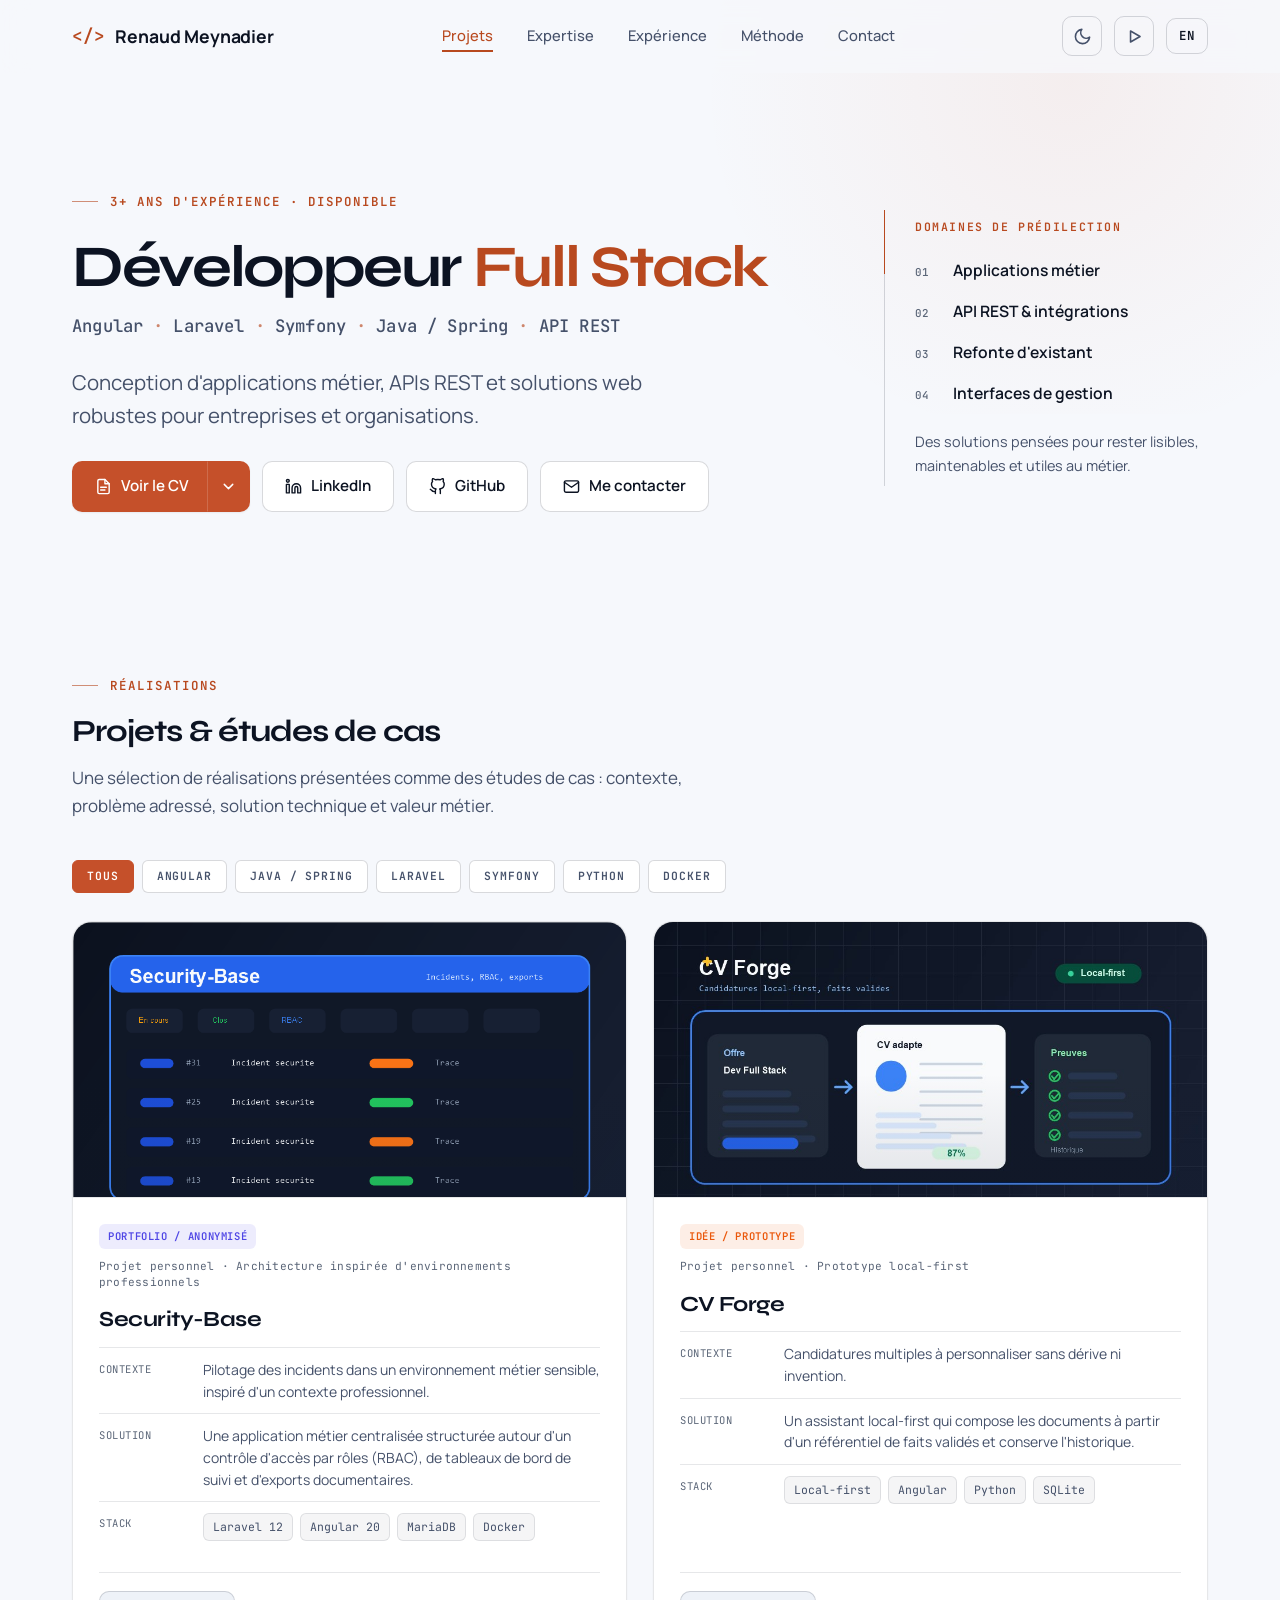
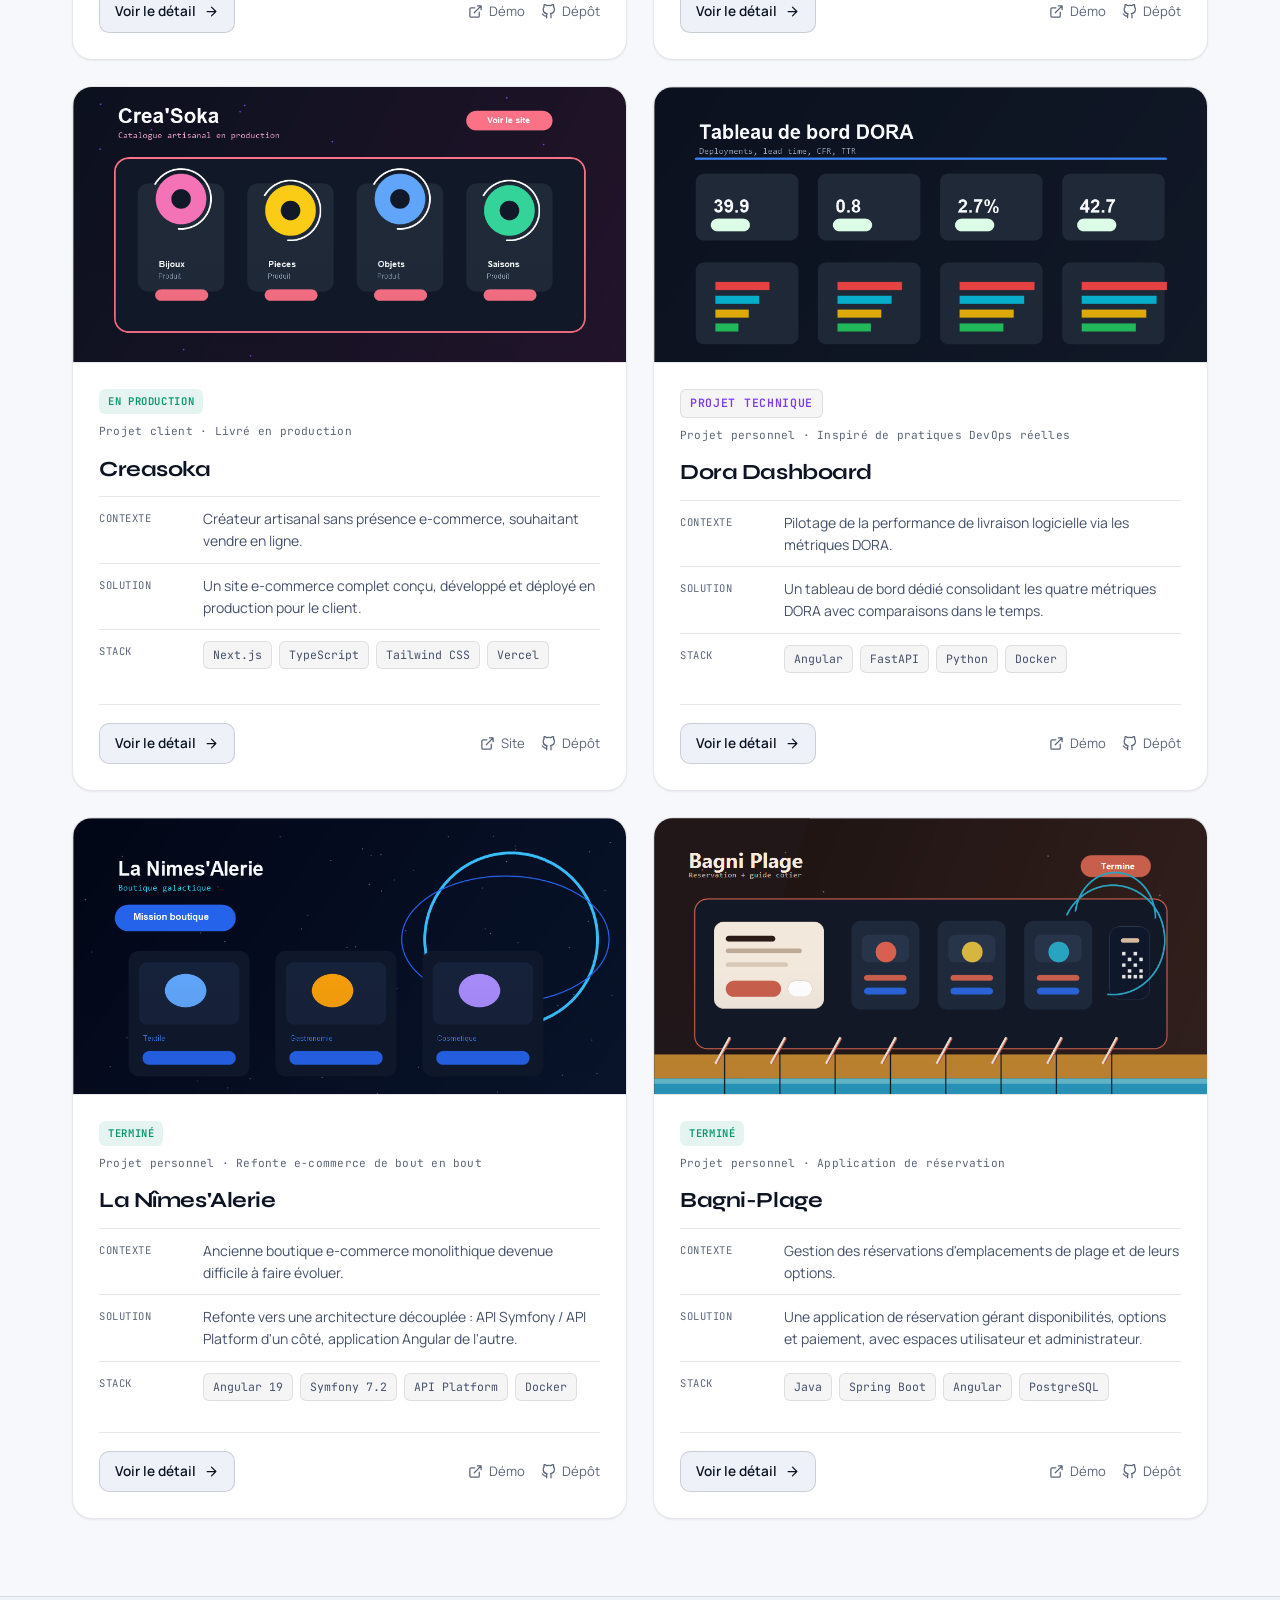
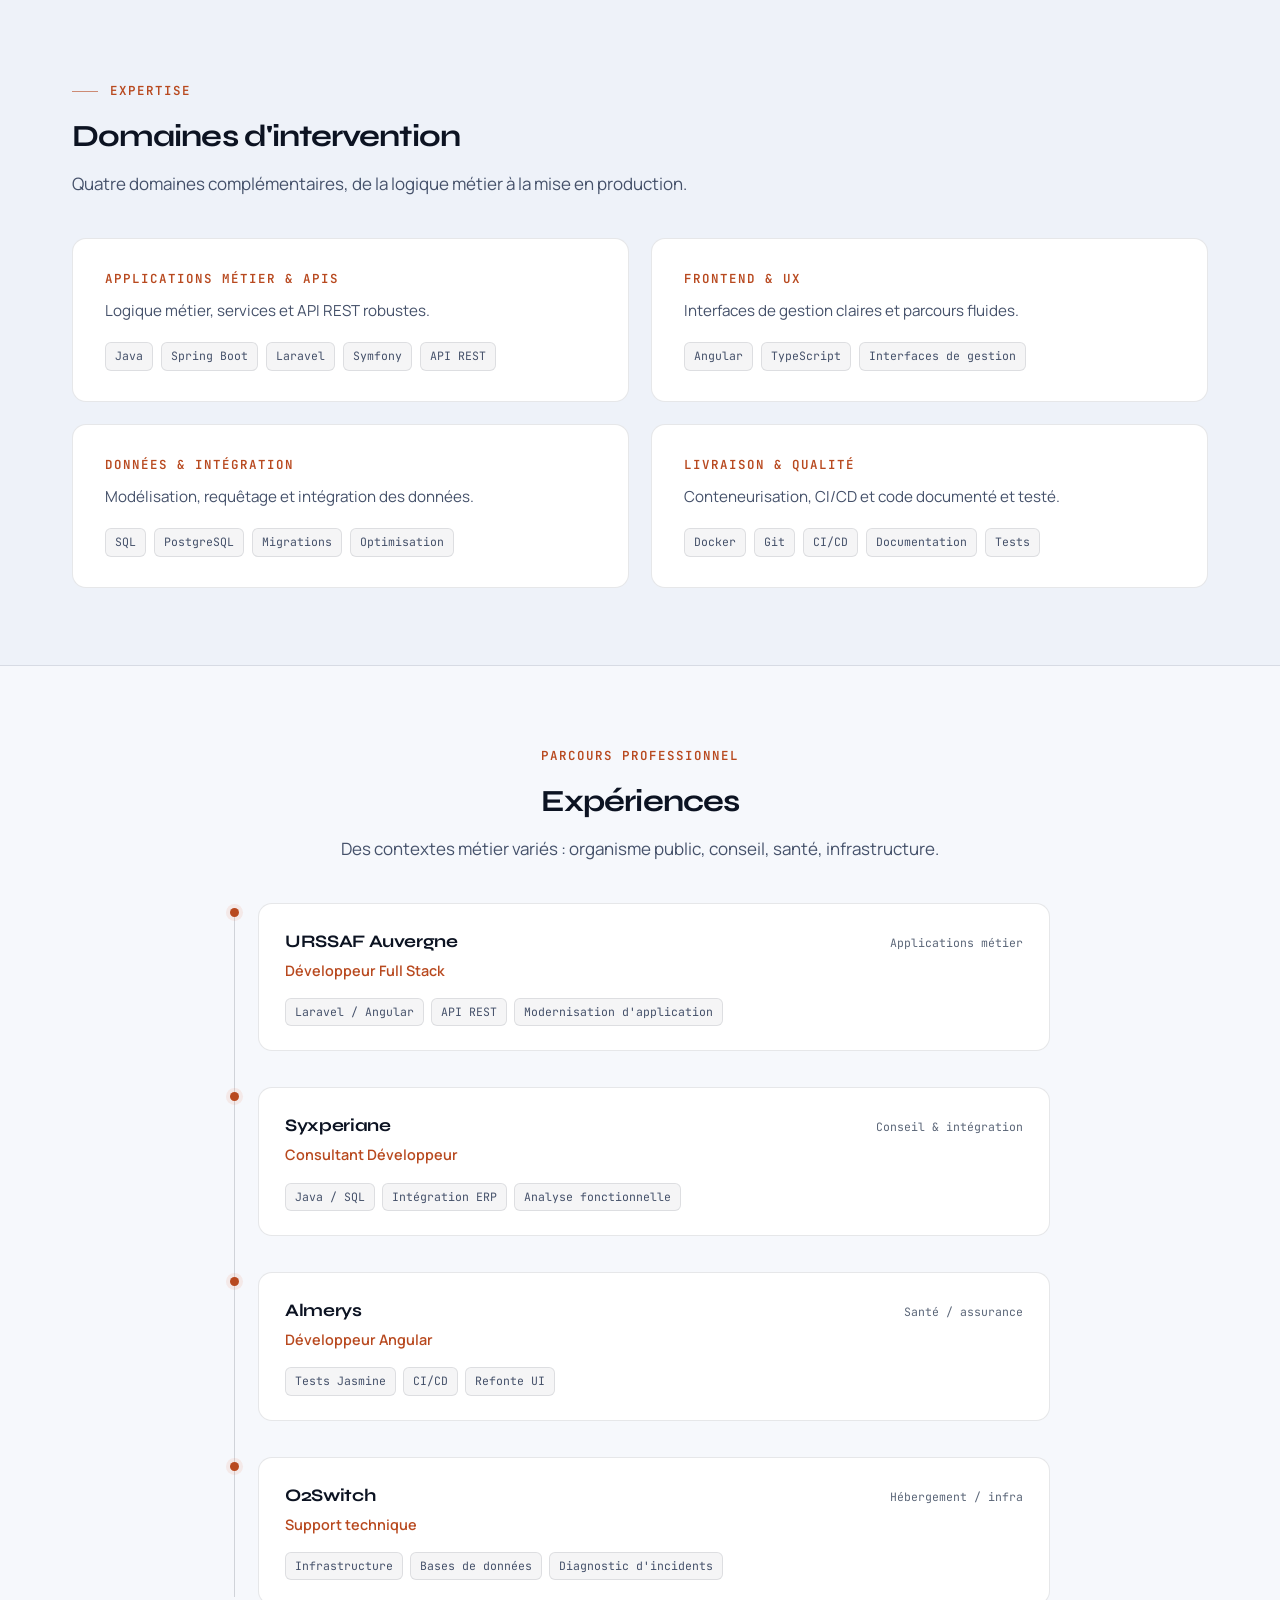
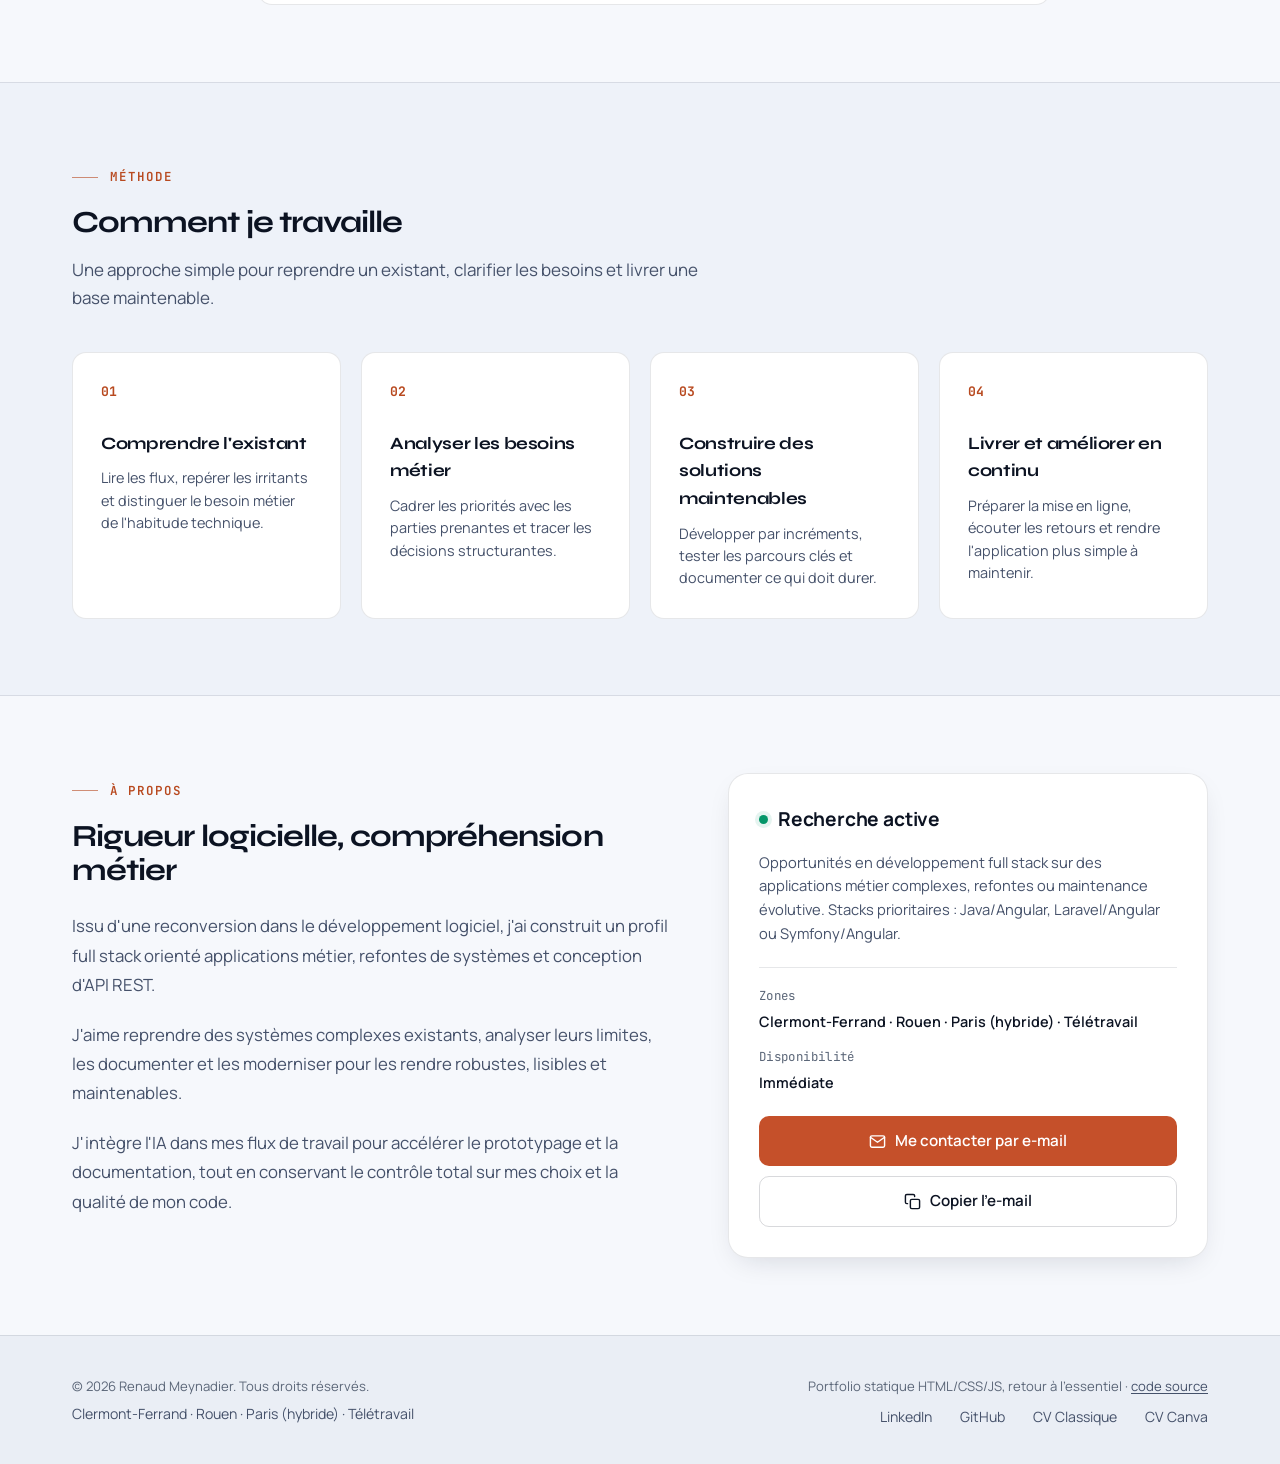
==== commit 3454a33c: "feat: implement English version of the portfolio and update CV-related project styles and logic" ====
--- a/index.html
+++ b/index.html
@@ -103,6 +103,7 @@
           <span></span><span></span><span></span>
         </button>
         <button class="icon-btn" id="theme-toggle" aria-label="Changer de thème"></button>
+        <button class="icon-btn" id="audio-toggle" aria-label="Écouter la présentation audio" aria-pressed="false"></button>
         <a class="lang-switch btn btn-outline btn-sm" href="/en/" hreflang="en" lang="en">EN</a>
       </div>
     </div>
